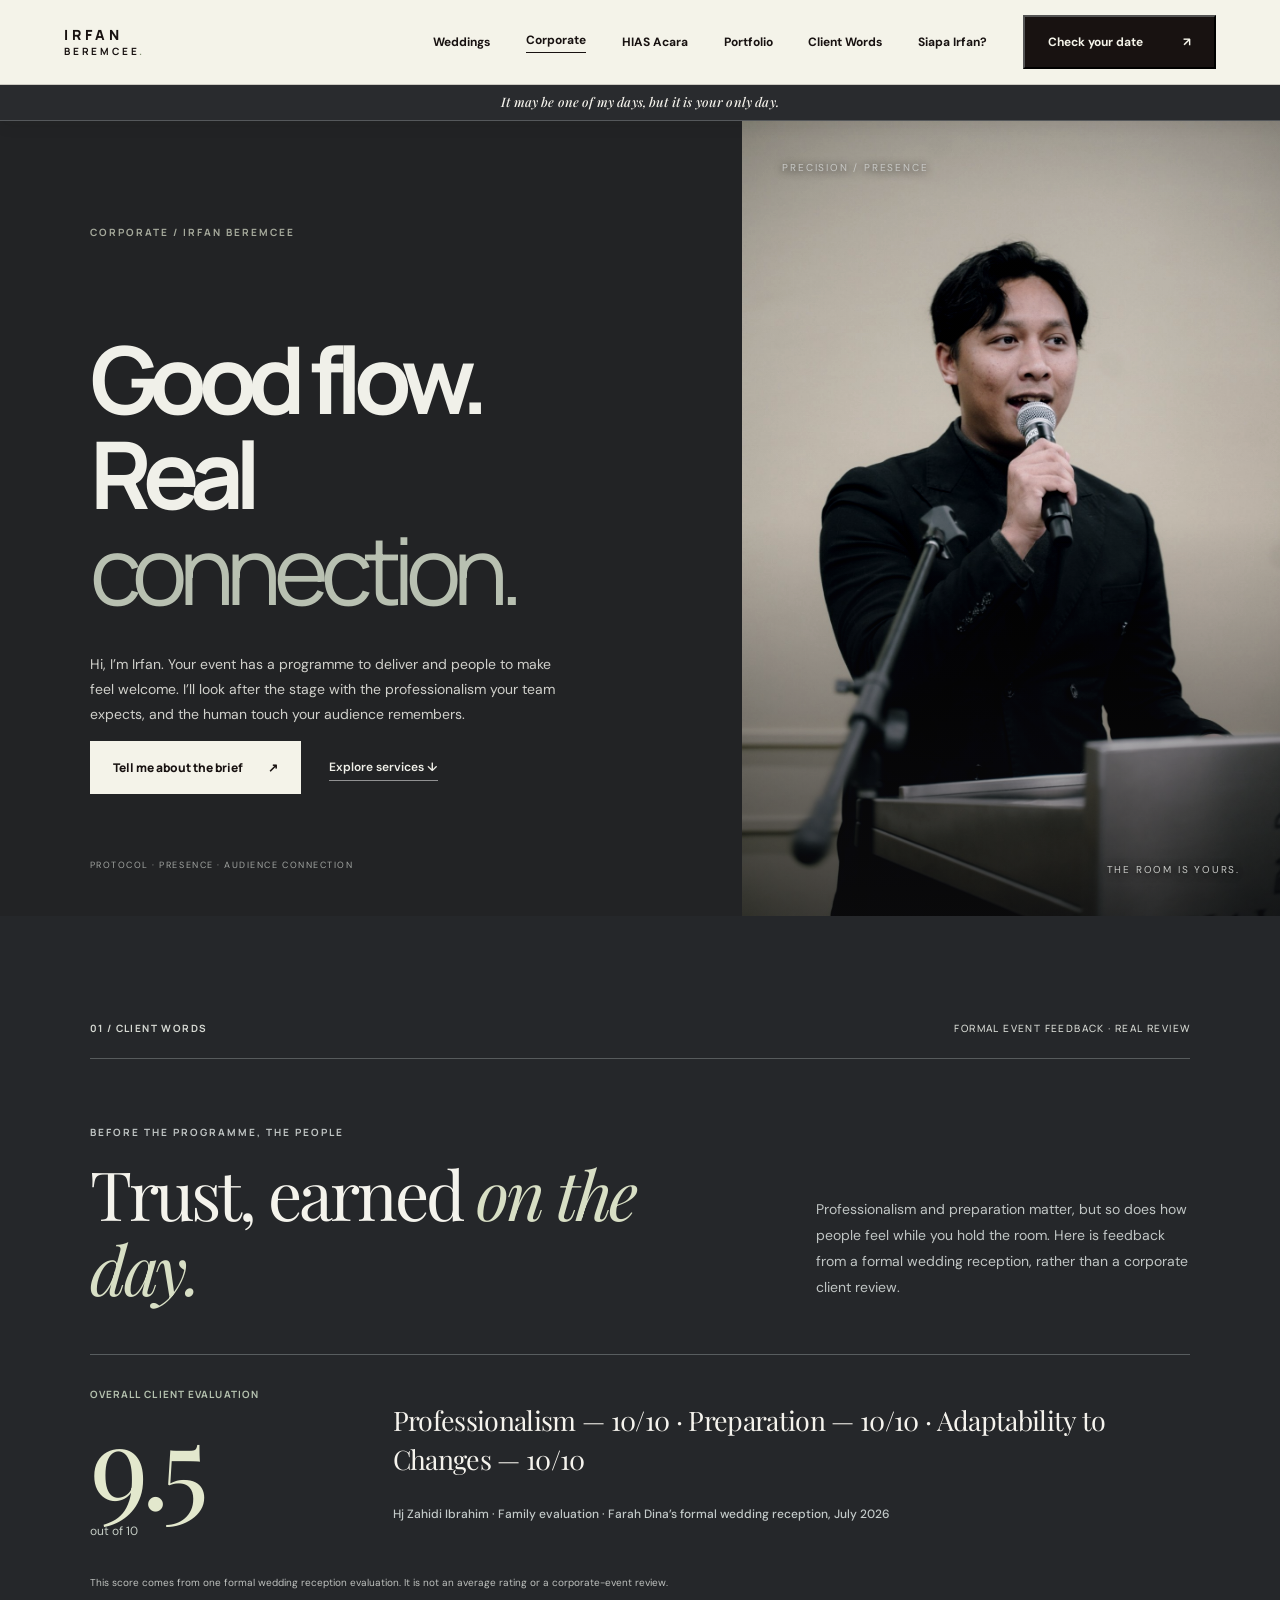
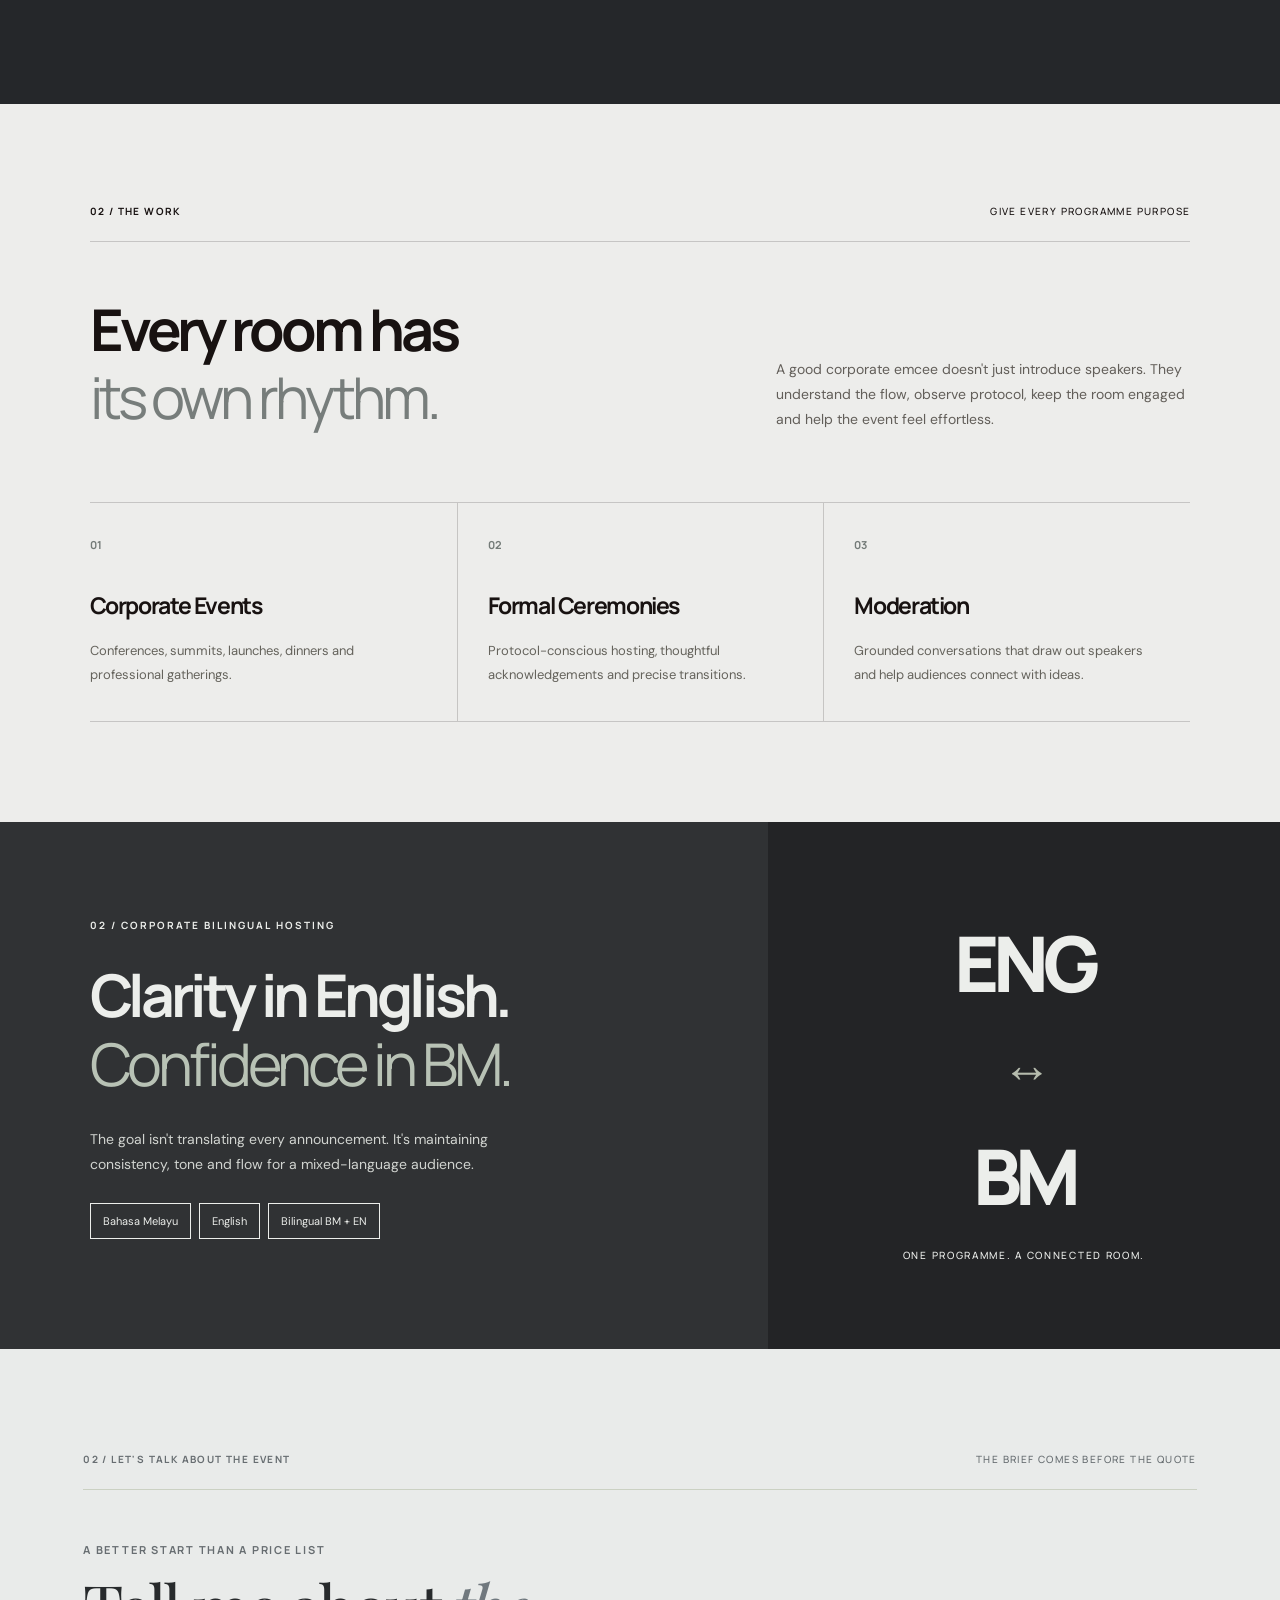
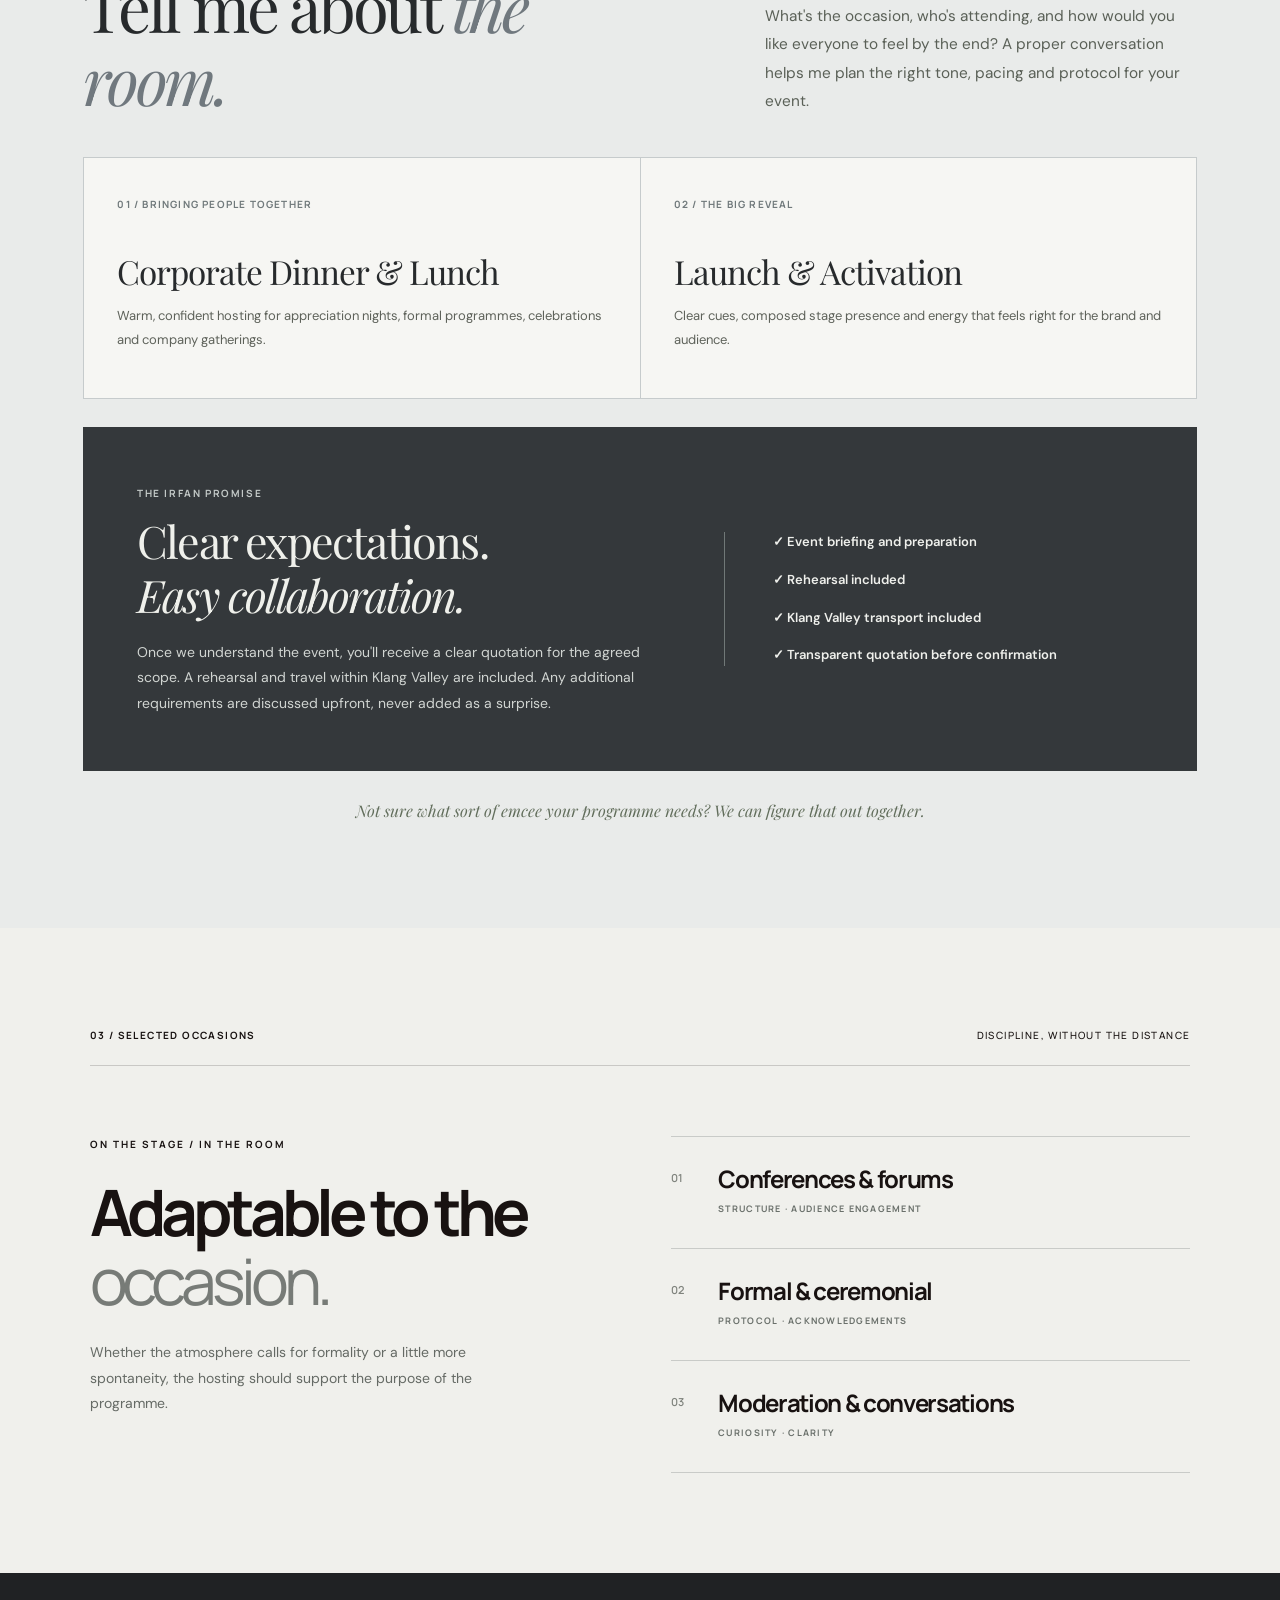
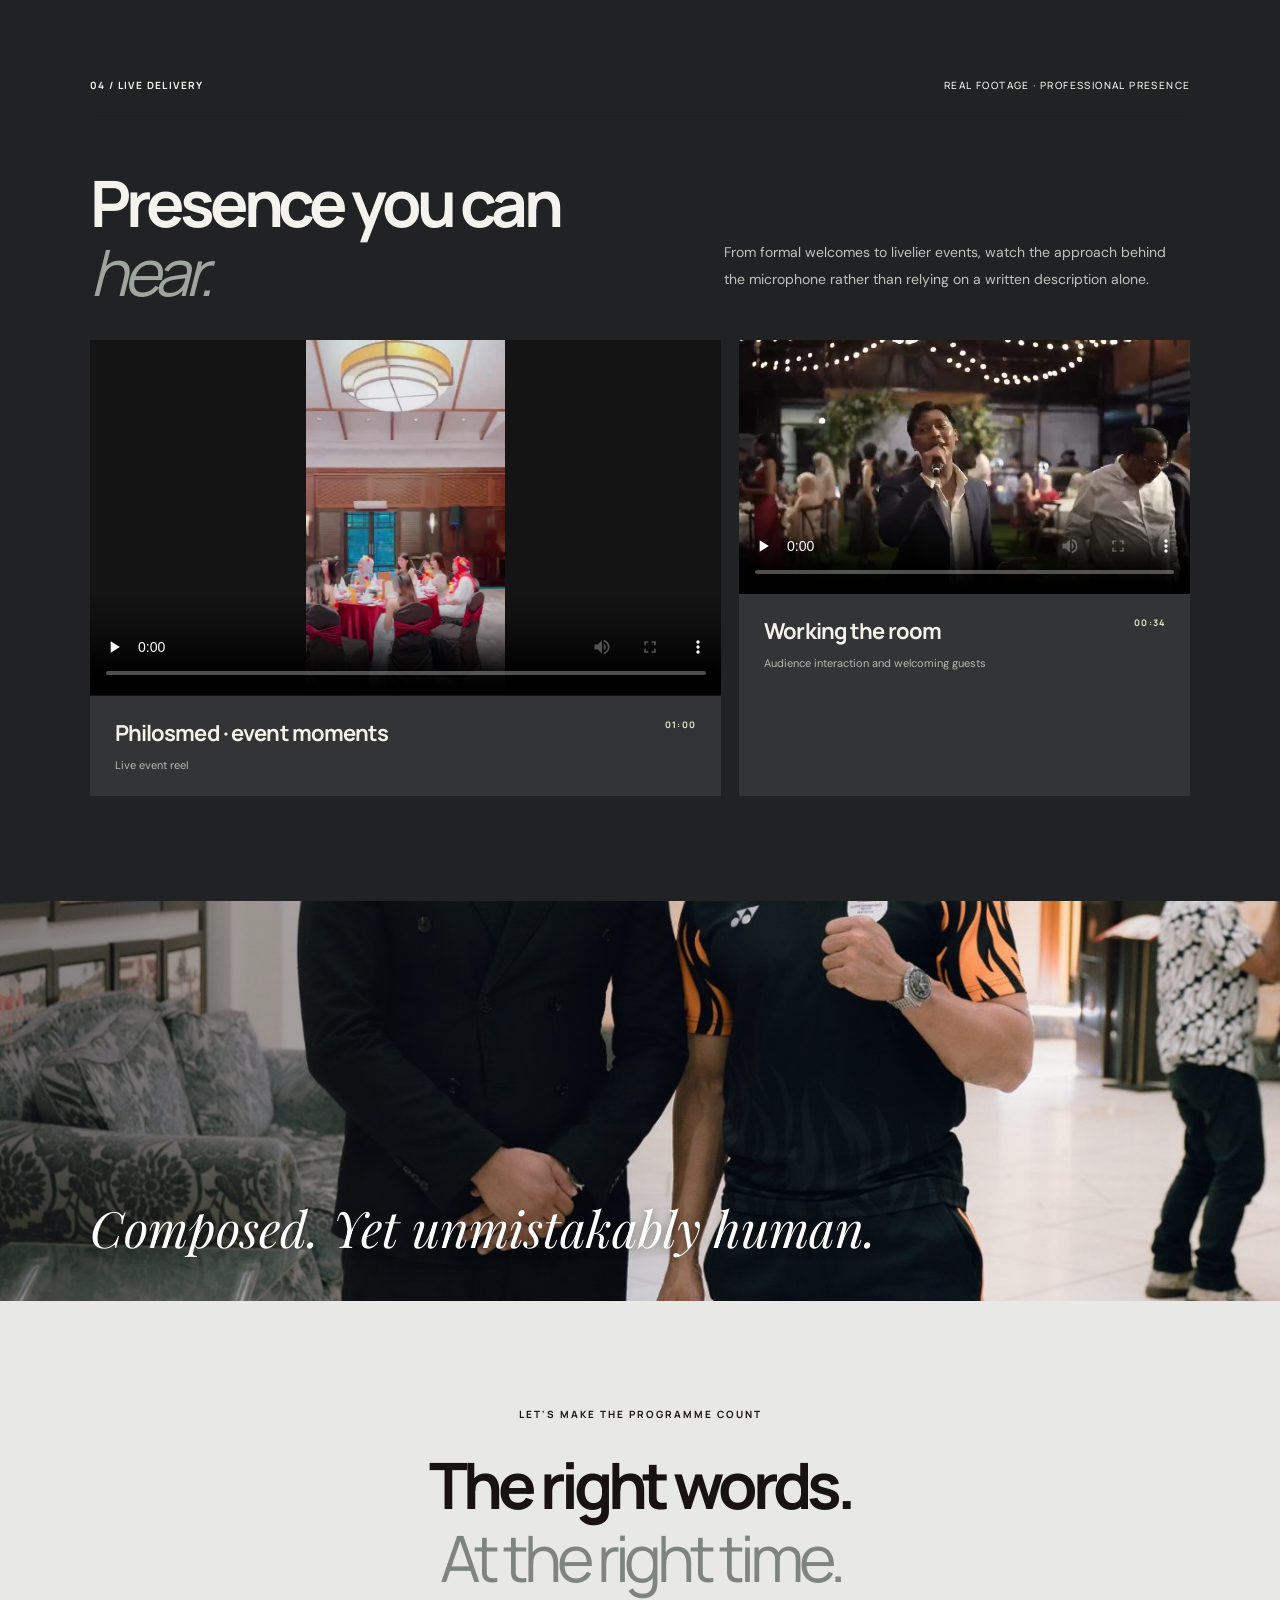
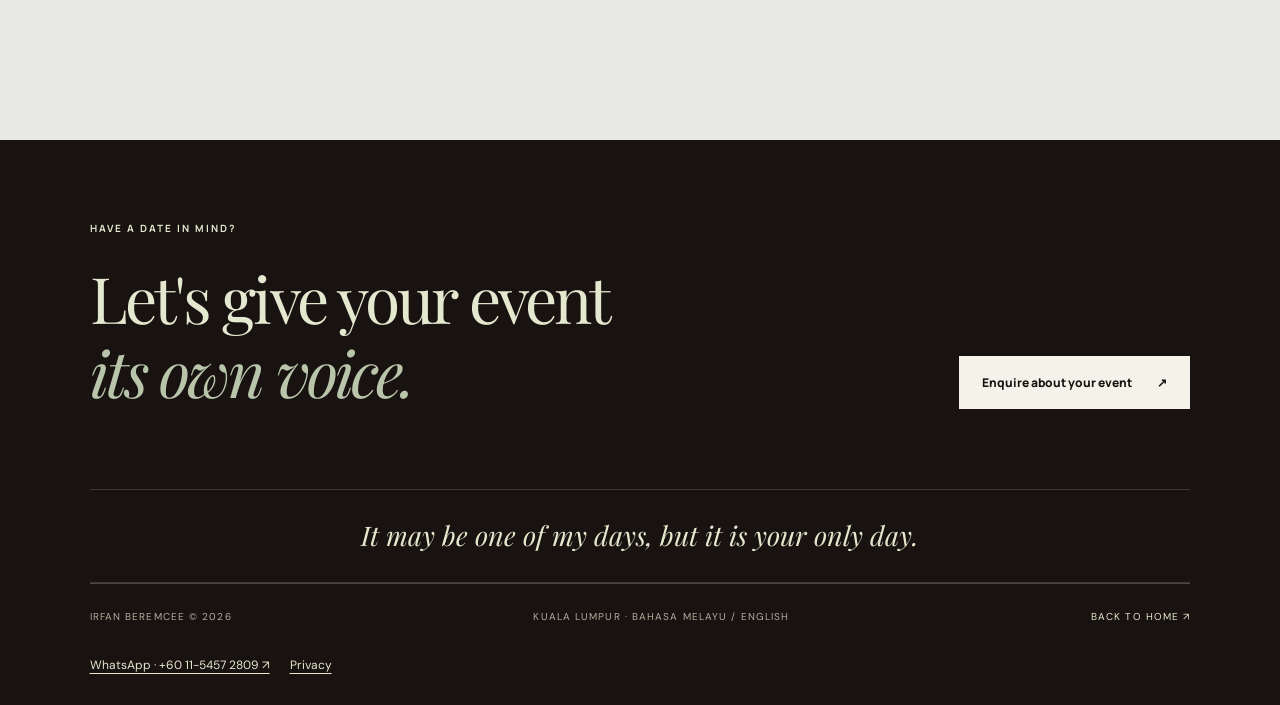
==== corporate.html @ 8936ad75 "Publish IRFAN BEREMCEE website V16.2" ====
<!DOCTYPE html>
<html lang="en">

<head>
<meta charset="utf-8">
<meta content="width=device-width,initial-scale=1" name="viewport">
<meta content="#171210" name="theme-color">
<meta content="Irfan Beremcee: bilingual professional emcee for weddings, corporate events and moderation in Malaysia." name="description">
<link href="https://fonts.googleapis.com" rel="preconnect">
<link crossorigin="" href="https://fonts.gstatic.com" rel="preconnect">
<link href="https://fonts.googleapis.com/css2?family=DM+Sans:wght@400;500;600;700&amp;family=Manrope:wght@400;500;600;700;800&amp;family=Playfair+Display:ital,wght@0,400;0,500;0,600;1,400;1,500&amp;display=swap" rel="stylesheet">
<link href="style.css" rel="stylesheet">
<script defer src="config.js"></script><script defer src="site.js"></script><title>Corporate &amp; Bilingual Emcee | Irfan Beremcee</title>
<link href="v6.css" rel="stylesheet">
<link href="v7.css" rel="stylesheet">
<link href="v8.css" rel="stylesheet">
<link href="v11.css" rel="stylesheet">
<script defer src="reviews-carousel.js"></script><link href="v13.css" rel="stylesheet">
<link href="v14.css" rel="stylesheet">
<link href="v15.css" rel="stylesheet">
<link href="v16.css" rel="stylesheet">
<link href="refinements.css" rel="stylesheet">
</head>

<body class="corporate-page">
<a class="skip" href="#main">Skip to content</a>
<header class="navbar"><a aria-label="Irfan Beremcee home" class="brand" href="index.html"><span>IRFAN</span><strong>BEREMCEE<span class="period">.</span></strong></a><button aria-controls="navlinks" aria-expanded="false" aria-label="Toggle navigation" class="menu-toggle" id="menuToggle" type="button">☰</button>
<nav class="navlinks" id="navlinks" aria-label="Main navigation"><a href="weddings.html">Weddings</a><a aria-current="page" href="corporate.html">Corporate</a><a href="hias.html">HIAS Acara</a><a href="index.html#showreel">Portfolio</a><a href="corporate.html#corporate-client-words">Client Words</a><a href="index.html#about">Siapa Irfan?</a><button class="nav-action enquiry-trigger" data-enquiry="Corporate emcee" type="button">Check your date <span>↗</span></button></nav></header><div aria-label="Irfan Beremcee hosting philosophy" class="signature-ribbon" role="note"><span class="signature-ribbon-copy">It may be one of my days, but it is your only day.</span></div>

<main id="main">
<section class="corp-hero"><div class="corp-copy">
<p class="overline">CORPORATE / IRFAN BEREMCEE</p>
<h1>Good flow.<br>Real<br><em>connection.</em>
</h1>
<p>Hi, I’m Irfan. Your event has a programme to deliver and people to make feel welcome. I’ll look after the stage with the professionalism your team expects, and the human touch your audience remembers.</p>
<div class="hero-actions">
<button class="cta cta-ivory enquiry-trigger" data-enquiry="Corporate emcee" type="button">Tell me about the brief <span>↗</span></button><a class="under-link light-underline" href="#corporate-services">Explore services ↓</a>
</div>
<span class="corp-bottom">PROTOCOL · PRESENCE · AUDIENCE CONNECTION</span>
</div>
<div class="corp-visual">
<img alt="Irfan presenting at a formal lectern" class="corporate-live-image" fetchpriority="high" src="assets/corporate-address.jpg"><span class="corp-visual-top">PRECISION / PRESENCE</span><span class="corp-visual-bottom">THE ROOM IS YOURS.</span>
</div></section>
<section aria-labelledby="corporate-review-heading" class="testimonials testimonials--corporate testimony-proof-early" id="corporate-client-words"><div class="reviews-inner">
<div class="section-top">
<span>01 / CLIENT WORDS</span><span>FORMAL EVENT FEEDBACK · REAL REVIEW</span>
</div>
<div class="reviews-lead">
<div>
<p class="overline">BEFORE THE PROGRAMME, THE PEOPLE</p>
<h2 id="corporate-review-heading">Trust, earned <em>on the day.</em>
</h2>
</div>
<p>Professionalism and preparation matter, but so does how people feel while you hold the room. Here is feedback from a formal wedding reception, rather than a corporate client review.</p>
</div>
<div class="formal-review-feature">
<div class="formal-review-number">
<span>OVERALL CLIENT EVALUATION</span><strong>9.5</strong><small>out of 10</small>
</div>
<div class="formal-review-words">
<blockquote>Professionalism — 10/10   ·   Preparation — 10/10   ·   Adaptability to Changes — 10/10</blockquote>
<p class="formal-review-credit">Hj Zahidi Ibrahim · Family evaluation · Farah Dina’s formal wedding reception, July 2026</p>
</div>
</div>
</div>
<div class="subtle-evidence-note">This score comes from one formal wedding reception evaluation. It is not an average rating or a corporate-event review.</div></section>

<section class="corporate-services section-shell" id="corporate-services"><div class="section-top">
<span>02 / THE WORK</span><span>GIVE EVERY PROGRAMME PURPOSE</span>
</div>
<div class="two-col-heading">
<h2>Every room has<br><em>its own rhythm.</em>
</h2>
<p>A good corporate emcee doesn't just introduce speakers. They understand the flow, observe protocol, keep the room engaged and help the event feel effortless.</p>
</div>
<div class="editorial-grid">
<div>
<span>01</span><h3>Corporate Events</h3>
<p>Conferences, summits, launches, dinners and professional gatherings.</p>
</div>
<div>
<span>02</span><h3>Formal Ceremonies</h3>
<p>Protocol-conscious hosting, thoughtful acknowledgements and precise transitions.</p>
</div>
<div>
<span>03</span><h3>Moderation</h3>
<p>Grounded conversations that draw out speakers and help audiences connect with ideas.</p>
</div>
</div></section>

<section class="corp-bilingual" id="bilingual"><div>
<p class="overline">02 / CORPORATE BILINGUAL HOSTING</p>
<h2>Clarity in English.<br><em>Confidence in BM.</em>
</h2>
<p>The goal isn't translating every announcement. It's maintaining consistency, tone and flow for a mixed-language audience.</p>
<div class="pill-row">
<span>Bahasa Melayu</span><span>English</span><span>Bilingual BM + EN</span>
</div>
</div>
<div class="corp-bilingual-side">
<span>ENG</span><i>↔</i><span>BM</span><small>ONE PROGRAMME. A CONNECTED ROOM.</small>
</div></section>

<section aria-labelledby="corporateConversationTitle" class="conversation-section conversation-section--corporate" id="corporate-experience">
<div class="conversation-wrap">
<div class="section-top">
<span>02 / LET'S TALK ABOUT THE EVENT</span><span>THE BRIEF COMES BEFORE THE QUOTE</span>
</div>
<div class="conversation-heading">
<div>
<p class="overline">A BETTER START THAN A PRICE LIST</p>
<h2 id="corporateConversationTitle">Tell me about <em>the room.</em>
</h2>
</div>
<p>What's the occasion, who's attending, and how would you like everyone to feel by the end? A proper conversation helps me plan the right tone, pacing and protocol for your event.</p>
</div>
<div class="conversation-offerings two">

<article><span>01 / BRINGING PEOPLE TOGETHER</span><h3>Corporate Dinner &amp; Lunch</h3>
<p>Warm, confident hosting for appreciation nights, formal programmes, celebrations and company gatherings.</p></article>

<article><span>02 / THE BIG REVEAL</span><h3>Launch &amp; Activation</h3>
<p>Clear cues, composed stage presence and energy that feels right for the brand and audience.</p></article>
</div>
<div class="conversation-promise">
<div>
<span class="overline">THE IRFAN PROMISE</span><h3>Clear expectations.<br><em>Easy collaboration.</em>
</h3>
<p>Once we understand the event, you'll receive a clear quotation for the agreed scope. A rehearsal and travel within Klang Valley are included. Any additional requirements are discussed upfront, never added as a surprise.</p>
</div>
<div class="conversation-checks">
<span>✓ Event briefing and preparation</span><span>✓ Rehearsal included</span><span>✓ Klang Valley transport included</span><span>✓ Transparent quotation before confirmation</span>
</div>
</div>
<p class="conversation-whisper">Not sure what sort of emcee your programme needs? We can figure that out together.</p>
</div>
</section>
<section class="corporate-proof section-shell" id="corporate-portfolio">
<div class="section-top">
<span>03 / SELECTED OCCASIONS</span><span>DISCIPLINE, WITHOUT THE DISTANCE</span>
</div>
<div class="corp-proof-grid">
<div>
<p class="overline">ON THE STAGE / IN THE ROOM</p>
<h2>Adaptable to the<br><em>occasion.</em>
</h2>
<p>Whether the atmosphere calls for formality or a little more spontaneity, the hosting should support the purpose of the programme.</p>
</div>
<div class="proof-list">
<div>
<span>01</span><h3>Conferences &amp; forums</h3>
<small>STRUCTURE · AUDIENCE ENGAGEMENT</small>
</div>
<div>
<span>02</span><h3>Formal &amp; ceremonial</h3>
<small>PROTOCOL · ACKNOWLEDGEMENTS</small>
</div>
<div>
<span>03</span><h3>Moderation &amp; conversations</h3>
<small>CURIOSITY · CLARITY</small>
</div>
</div>
</div>
</section>
<section class="media-showcase dark-showcase" id="corporate-video"><div class="section-top">
<span>04 / LIVE DELIVERY</span><span>REAL FOOTAGE · PROFESSIONAL PRESENCE</span>
</div>
<div class="media-head">
<h2>Presence you can <em>hear.</em>
</h2>
<p>From formal welcomes to livelier events, watch the approach behind the microphone rather than relying on a written description alone.</p>
</div>
<div class="media-cards">

<article class="media-card vertical"><video aria-label="Play Philosmed event reel" controls="" playsinline="" poster="assets/philosmed-poster.jpg" preload="none" src="assets/reel-philosmed.mp4"></video><div class="media-info">
<div>
<h3>Philosmed · event moments</h3>
<p>Live event reel</p>
</div>
<small>01:00</small>
</div></article>
<article class="media-card"><video aria-label="Play Irfan live welcome" controls="" playsinline="" poster="assets/welcoming-poster.jpg" preload="none" src="assets/welcoming-informal.mp4"></video><div class="media-info">
<div>
<h3>Working the room</h3>
<p>Audience interaction and welcoming guests</p>
</div>
<small>00:34</small>
</div></article>
</div></section><div class="photo-break">
<img alt="Irfan in a professional event environment" loading="lazy" src="assets/corporate-partner.jpg"><span>Composed. Yet unmistakably human.</span>
</div>

<section class="corp-last"><span class="overline">LET'S MAKE THE PROGRAMME COUNT</span><h2>The right words.<br><em>At the right time.</em>
</h2></section></main>
<footer class="footer" id="enquiry"><div class="footer-top">
<div>
<p class="overline">HAVE A DATE IN MIND?</p>
<h2>Let's give your event<br><em>its own voice.</em>
</h2>
</div>
<button class="cta cta-ivory enquiry-trigger" data-enquiry="Corporate emcee" type="button">Enquire about your event <span>↗</span></button>
</div>
<p class="footer-signature">It may be one of my days, but it is your only day.</p>
<div class="footer-bottom">
<span>IRFAN BEREMCEE © <span id="year">2026</span></span><span>KUALA LUMPUR · BAHASA MELAYU / ENGLISH</span><a href="index.html">BACK TO HOME ↗</a>
</div>
<div class="footer-contact">
<a href="https://wa.me/601154572809?text=Hello%21%20I%20found%20IRFAN%20BEREMCEE%20through%20your%20website%20and%20would%20like%20to%20enquire%20about%20my%20event." target="_blank" rel="noopener noreferrer">WhatsApp · +60 11-5457 2809 ↗</a><button type="button" class="privacy-trigger">Privacy</button>
</div></footer>
<dialog aria-labelledby="enquiryHeading" id="enquiryDialog">
<form id="enquiryForm" aria-describedby="enquiryIntro">
<button aria-label="Close enquiry dialog" class="modal-close" id="closeDialog" type="button">×</button>
<p class="overline">YOUR DATE · YOUR OCCASION</p>
<h2 id="enquiryHeading">Let's see what<br><em>we can create.</em>
</h2>
<p class="form-intro" id="enquiryIntro">Share a few details and we'll prepare an enquiry for WhatsApp Business. Availability is confirmed personally; submitting this form does not reserve the date.</p>
<label>Your name <input autocomplete="name" name="name" placeholder="How shall we address you?" required=""></label>
<div class="form-pair">
<label>I'm enquiring about
         <select name="type" required="">
<option value="Wedding: Irfan as emcee">Wedding · Irfan as emcee</option>
<option value="HIAS Acara: Find an emcee">Wedding · HIAS Acara emcee</option>
<option value="HIAS Acara: Emcee + coordination">Wedding · HIAS emcee + coordination</option>
<option value="HIAS Acara: Coordination only">Wedding · HIAS coordination only</option>
<option value="Corporate emcee">Corporate · Emcee</option>
<option value="Corporate moderation">Corporate · Moderator</option>
<option value="Other event">Other event</option>
</select></label>
<label>Event date <input name="date" required="" type="date"></label>
</div>
<div class="form-pair">
<label>Hosting language
        <select name="language"><option value="Bilingual: Bahasa Melayu and English">Bilingual · BM + English</option>
<option value="Bahasa Melayu">Bahasa Melayu</option>
<option value="English">English</option>
<option value="Still deciding">Still deciding</option></select>
</label><label>Location <input name="location" placeholder="Venue / city (if known)"></label>
</div>
<label>Anything we should know? <textarea name="notes" placeholder="Event type, timings, theme, guest count..." rows="2"></textarea></label>
<button class="cta cta-espresso" type="submit">Prepare WhatsApp enquiry <span>↗</span></button>
<p aria-live="polite" class="form-status" id="formStatus" role="status"></p>
<div class="draft-result" hidden="" id="draftResult">
<p class="overline">YOUR ENQUIRY MESSAGE</p>
<textarea aria-label="Prepared WhatsApp message" id="draftText" readonly rows="9"></textarea><div class="draft-actions">
<a id="openWhatsApp" href="https://wa.me/601154572809" target="_blank" rel="noopener noreferrer" class="cta cta-espresso" hidden="">Open WhatsApp ↗</a><button class="copy-draft" id="copyDraft" type="button">Copy enquiry text</button>
</div>
</div>
<p class="privacy-note">Your message is prepared on your device and passed to WhatsApp when it opens. Press Send there to submit your enquiry. Your date is reserved only after personal confirmation. <button type="button" class="privacy-trigger">Privacy information</button></p>
</form></dialog>
<dialog id="privacyDialog" aria-labelledby="privacyHeading" aria-describedby="privacyIntro"><div class="privacy-content">
<button type="button" class="modal-close" id="closePrivacy" aria-label="Close privacy information">×</button>
<p class="overline">YOUR DETAILS · YOUR CHOICE</p>
<h2 id="privacyHeading">Privacy, plainly.</h2>
<p id="privacyIntro">This information applies to enquiries for IRFAN BEREMCEE and HIAS Acara.</p>
<h3>Your enquiry</h3>
<p>The form prepares your message on your device. Preparing an enquiry opens WhatsApp with that message. We receive it in our business conversation when you press Send. This website does not save your form entries or confirm a booking.</p>
<h3>External services</h3>
<p>This website uses Google Fonts and YouTube thumbnails, which may connect to Google as the page loads. Choosing a YouTube video loads its player. WhatsApp handles your enquiry under its own privacy policy. These services may receive technical information such as your IP address.</p>
<p><a href="https://policies.google.com/privacy" target="_blank" rel="noopener noreferrer">Google privacy policy ↗</a><br><a href="https://www.whatsapp.com/legal/privacy-policy" target="_blank" rel="noopener noreferrer">WhatsApp privacy policy ↗</a></p>
<h3>How we use your message</h3>
<p>We use the details you send to discuss your event, check availability and arrange the agreed service. To correct your information or ask about deleting enquiry details, contact us on <a href="https://wa.me/601154572809" target="_blank" rel="noopener noreferrer">WhatsApp at +60 11-5457 2809</a>.</p>
<p>No analytics or tracking code has been added to this website.</p>
</div></dialog>
</body>
</html>
---- style.css ----
/* IRFAN BEREMCEE — VISUAL DIRECTION V3 */
:root{--espresso:#181211;--dark:#111112;--charcoal:#222325;--charcoal2:#323437;--ivory:#e4e8cf;--ivory-light:#f4f3e9;--sage:#a7ad95;--line:rgba(24,18,17,.18);--serif:'Playfair Display',Georgia,serif;--sans:'DM Sans',Arial,sans-serif;--modern:'Manrope',Arial,sans-serif}
*{box-sizing:border-box}html{scroll-behavior:smooth}body{margin:0;font-family:var(--sans);color:var(--espresso);background:var(--ivory-light);min-width:320px}a{color:inherit;text-decoration:none}button,input,select{font:inherit}button{cursor:pointer}a:focus-visible,button:focus-visible,input:focus-visible,select:focus-visible{outline:3px solid #84947b;outline-offset:4px}.skip{position:absolute;left:1rem;top:-4rem;padding:12px;background:#fff;z-index:300}.skip:focus{top:1rem}
.navbar{height:85px;padding:0 clamp(23px,5vw,84px);display:flex;align-items:center;justify-content:space-between;background:var(--ivory-light);border-bottom:1px solid var(--line);z-index:50;position:relative}.brand{display:flex;flex-direction:column;font:800 14px/1.1 var(--modern);letter-spacing:.27em}.brand strong{font-size:10px;letter-spacing:.28em;margin-top:3px}.period{color:#879477}.navlinks{display:flex;align-items:center;gap:clamp(20px,2.8vw,45px);font-size:12px;font-weight:700}.navlinks>a:not(.nav-action){transition:opacity .2s}.navlinks>a:hover{opacity:.65}.navlinks a[aria-current="page"]{border-bottom:1px solid currentColor;padding-bottom:4px}.nav-action{display:flex;gap:40px;align-items:center;background:var(--espresso);color:var(--ivory-light);padding:17px 23px;white-space:nowrap}.menu-toggle{display:none;border:0;background:transparent;font-size:25px}
.overline{font:700 10px/1.6 var(--modern);letter-spacing:.2em}.sage-text{color:var(--ivory)}h1,h2,h3,p{margin-top:0}h1,h2{font-family:var(--serif);font-weight:400;letter-spacing:-.045em}h1 em,h2 em{font-weight:400}p{line-height:1.8}.cta{display:inline-flex;justify-content:space-between;align-items:center;gap:25px;border:0;padding:18px 23px;font:800 12px var(--modern);transition:transform .2s;max-width:100%}.cta:hover{transform:translateY(-3px)}.cta-sage{background:var(--ivory);color:var(--espresso)}.cta-espresso{background:var(--espresso);color:var(--ivory-light)}.cta-ivory{background:var(--ivory-light);color:var(--espresso)}.under-link{display:inline-block;border:0;background:transparent;border-bottom:1px solid rgba(255,255,255,.5);color:var(--ivory-light);font-weight:600;font-size:12px;padding:5px 0}.hero-actions{display:flex;flex-wrap:wrap;align-items:center;gap:28px}.section-shell{padding:100px clamp(24px,7vw,115px)}.section-top{border-bottom:1px solid var(--line);display:flex;align-items:center;justify-content:space-between;gap:30px;font:700 10px var(--modern);letter-spacing:.14em;padding-bottom:23px}.section-top span:last-child{font-weight:500}
.home-hero{min-height:685px;display:grid;grid-template-columns:56% 44%;background:var(--espresso);color:var(--ivory-light)}.home-hero-left{padding:115px 5vw 48px clamp(24px,7vw,115px);display:flex;align-items:flex-start;flex-direction:column}.home-hero-left h1{font-size:clamp(59px,6vw,103px);line-height:1.13;margin:54px 0 30px}.home-hero-left h1 em{color:var(--ivory)}.hero-desc{font-size:14px;color:#d4cfc4;max-width:500px;margin-bottom:33px}.hero-bottom{display:flex;justify-content:space-between;gap:30px;width:100%;max-width:530px;margin-top:auto;padding-top:67px;font:600 9px var(--modern);letter-spacing:.15em;color:#a8aaa0}.home-hero-right{background:radial-gradient(circle at 42% 25%,#444746,#2f3233 60%,#202223);position:relative;display:grid;place-items:center;overflow:hidden}.frame-index{position:absolute;top:55px;left:48px;font-size:10px;letter-spacing:.16em;color:#d4d8c2}.portrait-frame{height:78%;width:68%;border:1px solid #777b71;border-radius:220px 220px 0 0;display:grid;place-items:center;position:relative;margin-top:85px}.portrait-frame:before{content:'';inset:-20px -20px 0;border:1px solid rgba(255,255,255,.09);border-radius:220px 220px 0 0;position:absolute}.portrait-shape{display:flex;flex-direction:column;align-items:center}.portrait-initial{font:italic 330px/.9 var(--serif);color:rgba(227,232,207,.17)}.portrait-note{font:600 9px var(--modern);letter-spacing:.13em;color:#d4d8c2;text-align:center;max-width:185px;line-height:1.8}.hero-side-type{position:absolute;right:18px;top:50%;writing-mode:vertical-rl;letter-spacing:.17em;font-size:9px;color:#d4d8c2}.ticker{background:#d8dfbf;padding:20px 0;white-space:nowrap;overflow:hidden;display:flex;justify-content:space-between;gap:30px;font-size:10px;letter-spacing:.17em}.ticker span{flex-shrink:0}.service-intro{background:var(--ivory-light)}.service-heading,.two-col-heading{display:grid;grid-template-columns:1.2fr .8fr;gap:65px;padding:54px 0 70px;align-items:end}.service-heading h2,.two-col-heading h2{font-size:clamp(46px,5vw,79px);line-height:1.18;margin:0}.service-heading h2 em{color:#7f886e}.service-heading p,.two-col-heading p{color:#625e59;max-width:410px;margin:0;font-size:14px}.service-cards{display:grid;grid-template-columns:1fr 1fr;gap:22px}.service-card{border:1px solid var(--line);overflow:hidden}.card-index{font:700 9px var(--modern);letter-spacing:.16em;padding:22px 25px;display:block}.service-wedding{background:#e4e8cf}.service-corp{background:#27292b;color:#f1f1ea}.card-art{height:315px;display:flex;align-items:center;justify-content:center;position:relative;overflow:hidden}.card-wedding-art{background:radial-gradient(circle,#e5ead4,#d8ddc3)}.card-wedding-art:before{content:'';height:420px;width:320px;border:1px solid #aab29a;position:absolute;border-radius:180px 180px 0 0;top:65px}.card-display-serif{font:400 63px/1.12 var(--serif);text-align:center;letter-spacing:-.06em;position:relative}.card-display-serif i{font-weight:400}.card-corp-art{background:radial-gradient(circle at 85% 0,#55595d,#232426 70%)}.card-corp-art:before,.card-corp-art:after{content:'';height:500px;width:125px;border:1px solid #6e7174;transform:rotate(45deg);position:absolute}.card-corp-art:after{left:70%}.card-display-modern{font:800 64px/.88 var(--modern);letter-spacing:-.09em;position:relative;z-index:2}.dot{color:var(--ivory)}.service-card-bottom{padding:28px;display:flex;align-items:flex-start;justify-content:space-between;gap:30px}.service-card-bottom h3{font:400 34px var(--serif);letter-spacing:-.05em;margin:0 0 10px}.service-card-bottom p{font-size:12px;line-height:1.7;max-width:320px;margin:0}.card-arrow{font-size:28px}.bilingual-band{background:#e0e5cf;padding:75px clamp(24px,7vw,115px);display:grid;grid-template-columns:.6fr 1.4fr .7fr;gap:45px;align-items:center}.bilingual-band h2{font-size:clamp(42px,4.3vw,65px);line-height:1.18;margin:0 0 18px}.bilingual-band h2 em{color:#6e7763}.bilingual-band p:not(.overline){font-size:13px;color:#51584b;margin:0}.lang-links{display:flex;flex-direction:column;gap:15px;font-size:12px;font-weight:700}.lang-links a{padding:13px 0;border-bottom:1px solid #abb49e}.home-about{background:var(--ivory-light)}.about-grid{display:grid;grid-template-columns:.8fr 1fr;gap:8vw;margin-top:65px;align-items:center}.about-graphic{height:470px;background:linear-gradient(135deg,#b8bcad,#e4e5d6);display:grid;place-items:center;position:relative}.about-graphic>span{font:italic 220px var(--serif);color:rgba(24,18,17,.15)}.about-graphic small{position:absolute;bottom:25px;left:25px;font-size:9px;letter-spacing:.15em}.about-text h2{font-size:clamp(43px,4vw,67px);line-height:1.18;margin:20px 0 30px}.about-text h2 em{color:#6d7961}.about-text>p:not(.overline){font-size:14px;color:#62605c;max-width:500px}
/* WEDDING — inspired by supplied HIAS Acara rate card */
.wedding-hero{min-height:690px;display:grid;grid-template-columns:57% 43%;background:var(--ivory);color:var(--espresso)}.wedding-copy{padding:100px 5vw 45px clamp(24px,7vw,115px);display:flex;flex-direction:column}.dark-overline{color:#636855}.wedding-copy h1{font-size:clamp(58px,5.8vw,95px);line-height:1.14;margin:74px 0 33px}.wedding-copy h1 em{color:#7a846d}.wedding-copy>p:not(.overline){font-size:14px;max-width:470px;color:#4a493e}.dark-underline{color:var(--espresso);border-color:#7f8371}.wedding-hero-meta{margin-top:auto;padding-top:65px;display:flex;justify-content:space-between;gap:18px;font-size:9px;letter-spacing:.13em;font-weight:700}.wedding-visual{background:#181211;display:flex;flex-direction:column;justify-content:center;align-items:center;position:relative;overflow:hidden;color:var(--ivory)}.wedding-outline{width:73%;height:73%;border:1px solid #7c826c;border-radius:48% 48% 0 0;position:absolute;top:18%;box-shadow:0 0 0 18px #ffffff05,0 0 0 50px #ffffff05}.wedding-overline{position:absolute;top:47px;font-size:9px;letter-spacing:.17em}.wedding-art{text-align:center;position:relative;z-index:1;transform:rotate(-4deg)}.wedding-art span{font:500 17px var(--modern);letter-spacing:.5em;display:block}.wedding-art strong{font:italic 112px/1.13 var(--serif);letter-spacing:-.1em;display:block}.wedding-image-label{position:absolute;bottom:48px;text-align:center;font-size:9px;letter-spacing:.12em;width:230px;line-height:1.7;color:#aeb39e}.wedding-vertical{position:absolute;right:15px;writing-mode:vertical-rl;letter-spacing:.13em;font-size:9px}.wedding-intro{background:var(--ivory-light)}.two-col-heading h2 em{color:#7c8471}.editorial-grid{display:grid;grid-template-columns:repeat(3,1fr);border-top:1px solid var(--line);border-bottom:1px solid var(--line)}.editorial-grid>div{padding:30px 30px 35px 0}.editorial-grid>div+div{border-left:1px solid var(--line);padding-left:30px}.editorial-grid span{font:700 11px var(--modern);color:#8b977b}.editorial-grid h3{font:400 30px var(--serif);margin:35px 0 18px;letter-spacing:-.04em}.editorial-grid p{font-size:13px;color:#65635c;margin:0}.wedding-bilingual{background:#e4e8cf;display:grid;grid-template-columns:55% 45%}.bilingual-side{padding:95px 6vw 100px clamp(24px,7vw,115px)}.bilingual-side h2,.corp-bilingual h2{font-size:clamp(47px,5vw,76px);line-height:1.17;margin:28px 0}.bilingual-side h2 em{color:#7c8471}.bilingual-side>p:not(.overline){max-width:470px;font-size:14px}.pill-row{display:flex;gap:8px;flex-wrap:wrap;margin-top:26px}.pill-row span{font-size:11px;border:1px solid currentColor;padding:10px 12px}.bilingual-quote{background:#28201b;color:var(--ivory);padding:90px 6vw;display:flex;flex-direction:column;justify-content:center}.bilingual-quote>span{font:200px/.6 var(--serif);color:#6f7665}.bilingual-quote p{font:italic 33px/1.4 var(--serif)}.bilingual-quote small{font-size:10px;letter-spacing:.16em;color:#aeb7a0}
.hias-section{background:#181211;color:var(--ivory);padding:80px clamp(24px,7vw,115px) 110px}.hias-top{border-color:#42433a}.hias-layout{display:grid;grid-template-columns:.95fr 1.05fr;gap:7vw;padding-top:85px}.hias-identity{display:flex;align-items:center;flex-direction:column;justify-content:center;min-height:550px;background:#161210;border:1px solid #393b34;padding:20px;position:relative}.hias-identity .overline{align-self:flex-start;margin:5px 0 auto 10px}.hias-mark{display:block;max-width:min(100%,400px);height:auto;mix-blend-mode:screen}.hias-tag{font:italic 21px var(--serif);margin-top:auto;align-self:center;margin-bottom:25px}.hias-copy .overline{color:#afb79b}.hias-copy h2{font-size:clamp(50px,5vw,83px);line-height:1.12;margin:25px 0 25px}.hias-copy h2 em{color:#aab69a}.hias-copy>p:not(.overline){color:#cecfc1;font-size:14px;max-width:510px}.offer-choices{border-top:1px solid #55574d;margin:38px 0 15px}.offer-choices article{padding:22px 0;border-bottom:1px solid #55574d}.offer-choices article>span{font-size:9px;letter-spacing:.18em;color:#b6baa9}.offer-choices h3{font:400 27px var(--serif);margin:9px 0}.offer-choices p{font-size:12px;color:#c5c9b9;margin:0 0 12px}.link-button{border:0;padding:0 0 5px;background:transparent;color:var(--ivory);border-bottom:1px solid var(--ivory);font:700 12px var(--modern)}.fine-print{font-size:11px!important;color:#969b8b!important;margin-top:23px}.closing-wedding{background:#e4e8cf;display:flex;align-items:center;flex-direction:column;text-align:center;padding:95px 20px}.closing-wedding h2{font-size:clamp(40px,5vw,73px);margin:32px 0 44px}.closing-wedding h2 em{color:#788467}
/* CORPORATE — charcoal, mineral grey, ivory */
.corp-hero{display:grid;grid-template-columns:58% 42%;min-height:690px;background:#222325;color:#f0f0e9}.corp-copy{padding:103px 5vw 45px clamp(24px,7vw,115px);display:flex;flex-direction:column}.corp-copy .overline{color:#a6aa9c}.corp-copy h1{font:700 clamp(70px,7.3vw,120px)/1.02 var(--modern);letter-spacing:-.09em;margin:81px 0 35px}.corp-copy h1 em{font-style:normal;color:#b8c0b1}.corp-copy>p:not(.overline){font-size:14px;color:#d0d0cb;max-width:485px}.light-underline{color:#f0f0e9}.corp-bottom{margin-top:auto;padding-top:65px;color:#a2a5a2;font-size:9px;letter-spacing:.17em}.corp-visual{background:radial-gradient(ellipse at 35% 30%,#57595c,#292a2c 65%,#18191a);position:relative;display:grid;place-items:center;overflow:hidden}.corp-visual-top,.corp-visual-bottom{position:absolute;font-size:10px;letter-spacing:.18em;color:#c8c9c6}.corp-visual-top{top:40px;left:40px}.corp-visual-bottom{bottom:40px;right:40px}.corp-architecture{height:76%;width:73%;border:1px solid #747674;position:relative;display:grid;place-items:center;overflow:hidden}.architecture-arc{height:125%;width:130%;border:1px solid #8c8d89;border-radius:50% 50% 0 0;position:absolute;bottom:-55%}.corp-architecture>span{font:700 clamp(160px,18vw,280px) var(--modern);letter-spacing:-.16em;transform:translateX(-12%);color:#deded9;opacity:.85}.blue-dot{color:#b9c2b4}.corp-architecture small{position:absolute;bottom:22px;left:25px;right:25px;font-size:8px;line-height:1.6;text-align:center;letter-spacing:.15em;color:#bbbdbc}.corporate-services{background:#ededeb}.corporate-services .two-col-heading h2{font-family:var(--modern);font-size:clamp(45px,4.5vw,72px);font-weight:700;letter-spacing:-.07em}.corporate-services .two-col-heading h2 em{font-style:normal;color:#777d7b}.corporate-services .editorial-grid h3{font-family:var(--modern);font-weight:700;font-size:23px;letter-spacing:-.06em}.corporate-services .editorial-grid span{color:#747b78}.corp-bilingual{background:#303234;color:#eceeeb;display:grid;grid-template-columns:60% 40%}.corp-bilingual>div:first-child{padding:95px 6vw 110px clamp(24px,7vw,115px)}.corp-bilingual h2{font-family:var(--modern);font-weight:700;letter-spacing:-.07em;font-size:clamp(43px,4.6vw,70px)}.corp-bilingual h2 em{font-style:normal;color:#b8c2b5}.corp-bilingual p:not(.overline){font-size:14px;color:#d1d4d0;max-width:480px}.corp-bilingual-side{background:#232426;display:flex;flex-direction:column;align-items:center;justify-content:center;gap:20px;font:800 clamp(54px,6vw,100px) var(--modern);letter-spacing:-.08em}.corp-bilingual-side i{font-size:50px;font-weight:400;font-style:normal;color:#b5bbad}.corp-bilingual-side small{font-size:10px;letter-spacing:.17em;font-weight:500;text-align:center}.corp-last{background:#e8e9e6;text-align:center;padding:105px 20px;display:flex;align-items:center;flex-direction:column}.corp-last h2{font:700 clamp(46px,5vw,80px)/1.14 var(--modern);letter-spacing:-.08em;margin:27px 0 40px}.corp-last h2 em{font-style:normal;color:#7e8480}
/* FOOTER & WORKING ENQUIRY */
.footer{background:#181211;color:#e4e8cf;padding:80px clamp(24px,7vw,115px) 22px}.footer-top{display:flex;gap:35px;align-items:flex-end;justify-content:space-between;padding-bottom:80px}.footer-top h2{font-size:clamp(42px,5vw,74px);line-height:1.16;margin:25px 0 0}.footer-top h2 em{color:#b9c5aa}.footer-bottom{border-top:1px solid #4b473f;padding-top:26px;display:flex;justify-content:space-between;gap:22px;font-size:10px;letter-spacing:.11em;color:#afb09e}.footer-bottom a{color:#e4e8cf}dialog{border:0;max-width:min(650px,95vw);padding:0;background:#f4f3e9;color:#181211;box-shadow:0 22px 80px #0006}dialog::backdrop{background:#090b0aba}dialog form{padding:40px clamp(25px,5vw,55px);display:flex;flex-direction:column;gap:13px}dialog h2{font-size:43px;margin:8px 0}.form-intro{font-size:12px;color:#666}dialog label{display:flex;gap:8px;flex-direction:column;font-size:11px;font-weight:700}dialog input,dialog select{border:1px solid #c7c5bd;background:#fff;padding:12px;width:100%;color:#181211}.form-pair{display:grid;grid-template-columns:1fr 1fr;gap:14px}.modal-close{align-self:flex-end;border:0;background:transparent;font-size:32px;line-height:1}.form-status{font-size:12px;max-width:500px;margin:0}
@media(max-width:1050px){.service-heading,.two-col-heading{gap:35px}.home-hero-left,.wedding-copy,.corp-copy{padding-left:45px}.home-hero-left h1,.wedding-copy h1{font-size:65px}.corp-copy h1{font-size:75px}.bilingual-band{grid-template-columns:1fr 1.5fr}.lang-links{grid-column:2}.hias-layout{gap:4vw}}@media(max-width:760px){.navbar{height:75px;padding:0 23px}.menu-toggle{display:block}.navlinks{display:none;position:absolute;top:75px;right:0;left:0;background:var(--ivory-light);padding:22px;flex-direction:column;align-items:stretch;box-shadow:0 10px 20px #0002;z-index:10}.navlinks.open{display:flex}.home-hero,.wedding-hero,.corp-hero{display:flex;flex-direction:column}.home-hero-left,.wedding-copy,.corp-copy{min-height:570px;padding:75px 25px 35px}.home-hero-left h1,.wedding-copy h1{font-size:clamp(55px,10vw,78px);margin:45px 0 25px}.corp-copy h1{font-size:clamp(62px,11vw,87px);margin:58px 0 27px}.hero-bottom,.wedding-hero-meta,.corp-bottom{padding-top:65px;font-size:8px}.home-hero-right,.wedding-visual,.corp-visual{height:500px;min-height:500px}.portrait-frame{margin-top:40px;height:75%}.frame-index{top:30px}.portrait-initial{font-size:230px}.section-shell{padding:70px 24px}.section-top{font-size:9px;gap:15px}.section-top span:last-child{max-width:45%;text-align:right}.service-heading,.two-col-heading{display:block;padding:38px 0 45px}.service-heading h2,.two-col-heading h2{font-size:clamp(44px,8vw,68px);margin-bottom:25px}.service-cards,.about-grid,.editorial-grid,.wedding-bilingual,.hias-layout,.corp-bilingual{grid-template-columns:1fr}.service-cards{gap:15px}.card-art{height:280px}.bilingual-band{padding:55px 24px;grid-template-columns:1fr;gap:20px}.lang-links{grid-column:1}.about-grid{gap:35px;margin-top:35px}.about-graphic{height:355px}.about-text h2{font-size:48px}.editorial-grid>div,.editorial-grid>div+div{padding:24px 0;border-left:0;border-bottom:1px solid var(--line)}.editorial-grid{border-bottom:0}.editorial-grid h3{margin:15px 0 12px}.bilingual-side,.corp-bilingual>div:first-child{padding:65px 24px}.bilingual-quote{padding:65px 24px}.bilingual-quote p{font-size:30px}.hias-section{padding:60px 24px 75px}.hias-layout{padding-top:45px;gap:45px}.hias-identity{min-height:390px}.hias-copy h2{font-size:57px}.corp-bilingual-side{min-height:350px}.footer{padding:60px 24px 22px}.footer-top{display:block;padding-bottom:60px}.footer-top h2{font-size:53px;margin-bottom:35px}.footer-bottom{flex-direction:column}.form-pair{grid-template-columns:1fr}.wedding-art strong{font-size:102px}}@media(max-width:410px){.home-hero-left h1,.wedding-copy h1{font-size:52px}.corp-copy h1{font-size:57px}.hero-actions{gap:20px}.card-display-serif{font-size:56px}.card-display-modern{font-size:60px}.wedding-art strong{font-size:91px}.service-heading h2,.two-col-heading h2{font-size:44px}.hias-copy h2{font-size:49px}.corp-last h2{font-size:45px}}@media(prefers-reduced-motion:reduce){html{scroll-behavior:auto}*{transition:none!important}}

/* V4: real portfolio structure, HIAS emcee roster, lead capture */
.navlinks a[aria-current="page"]{border-bottom:1px solid currentColor}
.selected-work{background:#eeeee3}.work-heading{display:grid;grid-template-columns:1.45fr 1fr;align-items:end;gap:8vw;margin:70px 0 54px}.work-heading h2{font-size:clamp(50px,5.4vw,82px);line-height:1.09}.work-heading h2 em{color:#777f68}.work-heading>p{max-width:350px;color:#55594b;font-size:15px;line-height:1.8}.work-gallery{display:grid;grid-template-columns:1.2fr .95fr .8fr;gap:15px}.work-tile{min-height:475px;display:flex;flex-direction:column;overflow:hidden;position:relative;padding:24px;color:#e4e8cf;transition:transform .35s ease}.work-tile:hover{transform:translateY(-5px)}.tile-wedding{background:#181211}.tile-corporate{background:#292a2c;color:#eff0ed}.tile-bilingual{background:#dde2cc;color:#22251e}.tile-meta{font-size:10px;letter-spacing:.18em;position:relative;z-index:2}.tile-focus{display:flex;flex:1;align-items:center;justify-content:center;position:relative;min-height:290px;overflow:hidden}.tile-orbit{position:absolute;border:1px solid #8c8c73;width:310px;height:310px;border-radius:50%;transform:rotate(-26deg) scaleX(.78)}.tile-big-text{position:relative;font:600 clamp(58px,5vw,85px)/.9 var(--serif);letter-spacing:-.09em}.tile-big-text i{font-weight:400;font-size:.68em}.tile-stage{width:58%;height:70%;border-left:1px solid #838785;border-right:1px solid #838785;position:absolute;transform:skew(-10deg)}.tile-corporate-text{position:relative;font:800 clamp(55px,5.5vw,90px)/.95 var(--modern);letter-spacing:-.075em}.tile-bilingual-text{font:500 clamp(31px,3vw,49px)/1.2 var(--serif);text-align:center;letter-spacing:-.04em}.tile-bilingual-text i{color:#75806d}.tile-caption{display:flex;align-items:center;justify-content:space-between;padding-top:15px;border-top:1px solid currentColor;font-size:12px}.tile-caption b{font-size:23px;font-weight:400}.work-disclaimer{font-size:11px;color:#777a70;margin:24px 0 0}
.team-preview{background:#eaebde}.collective-head{display:grid;grid-template-columns:1.2fr 1fr;gap:9vw;align-items:end;margin:63px 0 48px}.collective-head h2{font-size:clamp(48px,5vw,78px);line-height:1.12}.collective-head h2 em{color:#71796a}.collective-head>p{font-size:15px;color:#595a50;max-width:470px;line-height:1.8}.host-roster{display:grid;grid-template-columns:repeat(3,1fr);gap:18px}.host-card{min-width:0}.host-portrait{height:370px;background:#292522;color:#e5e7d1;position:relative;display:grid;place-items:center;overflow:hidden}.host-portrait:after{content:"";width:115%;height:40%;border-top:1px solid #696858;border-radius:50%;position:absolute;bottom:-13%;transform:rotate(-18deg)}.host-irfan{background:radial-gradient(ellipse at 55% 40%,#4d4940,#161413)}.host-next{background:#9aa18c;color:#eceddc}.host-next.alternate{background:#4d5050;color:#cbd2c6}.host-portrait-symbol{font:400 clamp(90px,11vw,170px)/1 var(--serif);position:relative;z-index:1;font-style:italic;letter-spacing:-.08em}.host-image-label{position:absolute;bottom:18px;left:22px;z-index:2;font:600 9px var(--modern);letter-spacing:.12em}.host-meta{padding:20px 4px}.host-meta small{font:700 9px var(--modern);letter-spacing:.16em;color:#777d6f}.host-meta h3{font-size:29px;font-weight:400;font-family:var(--serif);margin:11px 0 4px}.host-meta p{font-size:12px;color:#62665a}.collective-cta{display:flex;justify-content:space-between;align-items:center;border-top:1px solid #b8bcae;margin-top:12px;padding-top:35px;gap:40px}.collective-cta p{font-size:14px;line-height:1.7;max-width:480px;color:#575f50}
.corporate-proof{background:#f0f0ec}.corp-proof-grid{display:grid;grid-template-columns:.96fr 1.04fr;gap:8vw;margin-top:70px}.corp-proof-grid h2{font:700 clamp(51px,5vw,80px)/1.08 var(--modern);letter-spacing:-.08em;margin:25px 0}.corp-proof-grid h2 em{font-style:normal;color:#777b77}.corp-proof-grid p:not(.overline){max-width:420px;font-size:14px;line-height:1.8;color:#656a65;margin-bottom:30px}.proof-list>div{border-top:1px solid #c9cbc8;padding:25px 0 33px;display:grid;grid-template-columns:42px 1fr;column-gap:5px}.proof-list>div:last-child{border-bottom:1px solid #c9cbc8}.proof-list span{font:600 11px var(--modern);color:#80847e;padding-top:8px}.proof-list h3{font:700 24px var(--modern);letter-spacing:-.055em;margin:0 0 7px}.proof-list small{grid-column:2;color:#6a706b;font:700 9px var(--modern);letter-spacing:.14em}
dialog{border-radius:2px;max-height:94vh;overflow:auto}dialog form{gap:13px}dialog textarea{border:1px solid #c7c5bd;background:#fff;padding:12px;width:100%;color:#181211;font:400 13px/1.5 var(--sans);resize:vertical}dialog input,dialog select{font-size:13px}.draft-result{border-top:1px solid #cfcec1;margin-top:6px;padding-top:15px}.draft-result .overline{margin-bottom:10px}.copy-draft{border:1px solid #bdbfaf;background:transparent;padding:10px 15px;cursor:pointer;font-weight:700}.form-status{color:#52644d;line-height:1.6}.privacy-note{font-size:10px;color:#76786d;line-height:1.6}.footer-top button{white-space:nowrap}
@media(max-width:900px){.work-gallery{grid-template-columns:1fr 1fr}.work-tile:last-child{grid-column:1/-1;min-height:290px}.host-portrait{height:300px}.corp-proof-grid{gap:35px}}
@media(max-width:760px){.work-heading,.collective-head,.corp-proof-grid{display:block;margin:40px 0 30px}.work-heading h2,.collective-head h2{font-size:50px;margin:15px 0}.work-gallery{grid-template-columns:1fr;gap:12px}.work-tile,.work-tile:last-child{grid-column:auto;min-height:340px}.tile-focus{min-height:240px}.tile-big-text{font-size:75px}.tile-corporate-text{font-size:85px}.tile-bilingual-text{font-size:42px}.host-roster{grid-template-columns:1fr 1fr;gap:14px}.host-card:last-child{grid-column:1/-1;max-width:calc(50% - 7px)}.host-portrait{height:260px}.host-portrait-symbol{font-size:105px}.host-meta h3{font-size:23px}.host-image-label{font-size:8px;left:12px}.collective-cta{display:block}.collective-cta .cta{margin-top:12px}.work-heading>p,.collective-head>p{max-width:95%}.corp-proof-grid h2{font-size:49px}.proof-list{margin-top:40px}.footer-top button{white-space:normal}dialog form{padding:24px}dialog h2{font-size:38px}}
@media(max-width:390px){.host-roster{grid-template-columns:1fr}.host-card:last-child{grid-column:1/-1;max-width:none}.host-portrait{height:280px}}


/* V5: Editorial client proof + 3 purposeful enquiry touchpoints */
.testimonials{padding:105px clamp(24px,7vw,115px);background:#e6e9d7;color:#211c19}.testimonials--home{background:#e9e9df}.testimonials--wedding{background:#f3f1e7}.testimonials--hias{background:#1b1513;color:#e4e8cf}.testimonials--corporate{background:#292b2d;color:#f0f1ed}
.reviews-inner{max-width:1450px;margin:auto}.testimonials--hias .section-top,.testimonials--corporate .section-top{border-color:#656962;color:#c8cdb9}.reviews-lead{display:grid;grid-template-columns:1.25fr .75fr;gap:8vw;align-items:end;margin:65px 0 48px}.reviews-lead h2{font-size:clamp(47px,5.3vw,83px);line-height:1.1;margin:16px 0 0}.reviews-lead h2 em{color:#76806c}.testimonials--hias .reviews-lead h2 em{color:#dce4bd}.testimonials--corporate .reviews-lead h2 em{color:#a6aaa7}.reviews-lead>p{font-size:14px;line-height:1.85;max-width:430px;color:#66665f;margin-bottom:5px}.testimonials--hias .reviews-lead>p,.testimonials--corporate .reviews-lead>p{color:#c0c0b8}.review-cards{display:grid;grid-template-columns:repeat(3,minmax(0,1fr));gap:14px}.review-card{min-height:340px;padding:32px 30px;display:flex;flex-direction:column;background:#f5f4eb;border:1px solid #d1d3c4;transition:transform .2s}.review-card:hover{transform:translateY(-4px)}.testimonials--hias .review-card{background:#2b2420;color:#edeedc;border-color:#544f45}.testimonials--corporate .review-card{background:#35383b;color:#f1f2ee;border-color:#595c5e}.review-card-top{display:flex;align-items:flex-start;justify-content:space-between;gap:16px}.review-seq{font:800 9px var(--modern);letter-spacing:.14em;color:#818778}.testimonials--hias .review-seq,.testimonials--corporate .review-seq{color:#c0c3ac}.review-mark{font:400 84px/.55 var(--serif);color:#b1baa1}.testimonials--corporate .review-mark{color:#919895}.review-placeholder{font:400 clamp(21px,2vw,29px)/1.44 var(--serif);margin:30px 0 auto;max-width:340px;letter-spacing:-.03em}.review-placeholder em{color:#76816c}.testimonials--hias .review-placeholder em{color:#cbd6ae}.testimonials--corporate .review-placeholder em{color:#c0c4c5}.review-credit{display:flex;gap:15px;align-items:center;margin-top:45px}.credit-rule{height:1px;width:37px;background:#b9bdac;flex:0 0 auto}.review-credit div{display:flex;gap:5px;flex-direction:column}.review-credit strong{font:800 9px var(--modern);letter-spacing:.12em}.review-credit small{font:400 10px/1.5 var(--sans);color:#777c70}.testimonials--hias .review-credit small,.testimonials--corporate .review-credit small{color:#c3c4bf}.reviews-notice{font:400 11px/1.65 var(--sans);color:#747a70;margin:18px 0 0}.testimonials--hias .reviews-notice,.testimonials--corporate .reviews-notice{color:#b9bbb2}.review-bottom{border-top:1px solid #b5b8af;margin-top:36px;padding-top:28px;display:flex;justify-content:space-between;align-items:center;gap:25px}.review-bottom p{margin:0;max-width:380px;font-size:13px}.testimonials--corporate .review-bottom{border-color:#67696a}.testimonials--corporate .cta-ivory{background:#e5e7d8;color:#202123}
.choice-section{padding:100px clamp(24px,7vw,115px);background:#e5e9d5;color:#191512}.choice-heading{max-width:770px;margin:0 auto 46px;text-align:center}.choice-heading h2{font-size:clamp(46px,5vw,75px);line-height:1.12;margin:14px 0 20px}.choice-heading h2 em{color:#73806a}.choice-heading>p:not(.overline){color:#68695c;font-size:14px}.choice-grid{display:grid;grid-template-columns:1fr 1fr;gap:15px}.choice-card{padding:42px;min-height:345px;display:flex;align-items:flex-start;flex-direction:column}.choice-card>span{font:800 10px var(--modern);letter-spacing:.14em}.choice-card h3{font:400 clamp(36px,4vw,53px)/1.1 var(--serif);letter-spacing:-.035em;margin:45px 0 10px}.choice-card p{max-width:380px;font-size:13px;margin-bottom:30px}.choice-card .cta{margin-top:auto}.choice-irfan{background:#181211;color:#f2f1e7}.choice-hias{background:#f1f2e3;border:1px solid #b8c0ac}.choice-hias h3{color:#28261d}.closing-wedding .cta,.corp-last .cta{display:none}.offer-choices .link-button{display:none}
@media(max-width:900px){.reviews-lead{gap:40px}.review-card{padding:23px;min-height:310px}.review-placeholder{font-size:22px}}
@media(max-width:760px){.testimonials,.choice-section{padding:70px 24px}.reviews-lead{display:block;margin:39px 0 28px}.reviews-lead h2{font-size:48px;margin:10px 0 18px}.reviews-lead>p{max-width:90%}.review-cards{grid-template-columns:1fr;gap:12px}.review-card{min-height:240px}.review-placeholder{font-size:26px;margin:22px 0 auto}.review-credit{margin-top:32px}.review-bottom,.choice-grid{display:block}.review-bottom .cta{margin-top:20px}.choice-heading h2{font-size:49px}.choice-grid{display:grid;grid-template-columns:1fr}.choice-card{padding:28px;min-height:290px}.choice-card h3{margin-top:36px}.review-mark{font-size:68px}}
---- v6.css ----
/* V6 — real portfolio media, original brand system retained */
html {scroll-behavior:smooth}
img{max-width:100%;display:block}
button,a{touch-action:manipulation}
.home-hero-right{background:#292928}
.portrait-frame{height:87%;width:85%;margin-top:90px;border-radius:180px 180px 0 0;overflow:hidden;border-color:#77786b}
.portrait-frame::before{z-index:3;pointer-events:none}
.portrait-shape{position:absolute;inset:0;display:block;width:100%;height:100%}
.portrait-shape img{width:100%;height:100%;object-fit:cover;object-position:51% 34%;filter:saturate(.75) contrast(1.04)}
.portrait-shape::after{content:'';position:absolute;inset:40% 0 0;background:linear-gradient(transparent,rgba(13,13,12,.62))}
.portrait-note{position:absolute;bottom:26px;left:24px;right:24px;z-index:4;font-size:10px;max-width:none;text-align:left;color:#f5f2e8}
.frame-index{z-index:5;text-shadow:0 1px 5px #111}
.home-hero-right .hero-side-type{z-index:5}
.card-art{isolation:isolate}
.card-art::before,.card-art::after{display:none}
.card-art-photo{position:absolute;inset:0;width:100%;height:100%;object-fit:cover;filter:saturate(.76) contrast(1.05);transition:transform .55s ease}
.service-card:hover .card-art-photo,.work-tile:hover .tile-photo{transform:scale(1.055)}
.card-art::after{display:block;content:'';background:linear-gradient(180deg,transparent 25%,rgba(0,0,0,.69));position:absolute;inset:0;pointer-events:none}
.card-display-serif,.card-display-modern{position:absolute;bottom:22px;left:30px;right:10px;z-index:2;color:#f7f4e9;text-align:left;font-size:47px;text-shadow:0 1px 12px #0005}
.card-display-modern{font-size:58px;line-height:.86}
.card-wedding-art{background:#29251f}
.card-corp-art{background:#202224}
.work-tile{overflow:hidden}
.tile-photo{width:100%;height:100%;object-fit:cover;position:absolute;inset:0;transition:transform .55s ease;filter:saturate(.68)}
.work-tile .tile-focus{position:relative;z-index:0;overflow:hidden}
.work-tile .tile-focus::after{content:'';position:absolute;inset:0;background:linear-gradient(transparent 45%,rgba(0,0,0,.5))}
.work-tile .tile-meta,.work-tile .tile-caption{position:relative;z-index:4}
.tile-focus .tile-big-text,.tile-focus .tile-corporate-text,.tile-focus .tile-bilingual-text{position:relative;z-index:2;color:#fff;text-shadow:0 1px 15px #0008}
.tile-orbit,.tile-stage{opacity:.15}
.about-graphic{overflow:hidden;background:#2b2b28}
.about-graphic img{height:100%;width:100%;object-fit:cover;object-position:center 30%;filter:saturate(.72)}
.about-graphic small{z-index:2;background:#191311;color:#f5f1e7;padding:8px 13px}
.wedding-visual{background:#211b19}
.wedding-visual .wedding-live-image{position:absolute;width:100%;height:100%;inset:0;object-fit:cover;object-position:38% center;filter:saturate(.85)}
.wedding-visual::after{content:'';position:absolute;inset:55% 0 0;background:linear-gradient(transparent,#171310a3)}
.wedding-overline,.wedding-image-label,.wedding-vertical{z-index:3;color:#fbf6e9;text-shadow:0 1px 9px #000}
.wedding-overline{top:28px}
.wedding-image-label{bottom:35px;width:auto;max-width:85%;font-size:10px;font-weight:700}
.wedding-outline{display:none}
.wedding-art{display:none}
.corp-visual{background:#202223}
.corp-visual .corporate-live-image{position:absolute;inset:0;height:100%;width:100%;object-fit:cover;object-position:49% 30%;filter:saturate(.65) contrast(1.1)}
.corp-visual::after{content:'';position:absolute;inset:0;background:linear-gradient(180deg,rgba(16,16,18,.06) 0%,transparent 50%,rgba(16,16,18,.6) 100%)}
.corp-architecture{display:none}
.corp-visual-top,.corp-visual-bottom{z-index:2;text-shadow:0 1px 8px #000}
.hias-identity{position:relative;overflow:hidden}
.hias-identity .hias-mark{z-index:3;position:relative}
.hias-team-photo{width:100%;height:255px;object-fit:cover;object-position:center 38%;margin-top:26px;filter:saturate(.72);border:1px solid rgba(255,255,255,.15)}
.team-gallery{display:grid;grid-template-columns:1fr 1fr 1fr;gap:12px;margin:22px 0 10px}
.team-gallery figure{margin:0;position:relative;overflow:hidden;background:#171311;min-height:240px}
.team-gallery img{width:100%;height:100%;object-fit:cover;object-position:center 55%;transition:transform .5s ease}
.team-gallery img:hover{transform:scale(1.04)}
.team-gallery figure:nth-child(2){aspect-ratio:3/4}
.team-gallery figure:nth-child(3){aspect-ratio:3/4}
.team-gallery figcaption{position:absolute;bottom:0;inset-inline:0;color:#fff;font:700 9px var(--modern);letter-spacing:.1em;padding:30px 14px 12px;background:linear-gradient(transparent,#171311ac)}
.host-irfan{background:#282622;overflow:hidden}
.host-portrait img{position:absolute;inset:0;width:100%;height:100%;object-fit:cover;object-position:50% 25%}
.host-irfan:after{display:none}
.host-irfan .host-image-label{background:#151311d6;padding:5px 8px;color:#f5efe3}
.host-irfan .host-portrait-symbol{display:none}
/* media gallery shared across the three site pages */
.media-showcase{padding:105px clamp(24px,7vw,115px);background:#f0efe6;color:#1b1715}
.media-showcase.dark-showcase{background:#202224;color:#f5f3ed}
.media-showcase.wedding-showcase{background:#e3e8cd;color:#211b17}
.media-head{display:grid;grid-template-columns:1.1fr .9fr;gap:65px;align-items:end;margin:52px 0 34px}
.media-head h2{font:400 clamp(44px,5vw,76px)/1.08 var(--serif);letter-spacing:-.05em;margin:0}
.media-showcase.dark-showcase .media-head h2{font-family:var(--modern);font-weight:700;letter-spacing:-.075em}
.media-head h2 em{color:#77816e}.dark-showcase .media-head h2 em{color:#9ea69f}
.media-head p{font-size:14px;color:#64645c;max-width:450px;line-height:1.9}
.dark-showcase .media-head p{color:#c2c3bd}
.media-cards{display:grid;grid-template-columns:1.4fr 1fr;gap:18px}
.media-cards.single{grid-template-columns:1fr}
.media-card{background:#171615;color:#f4f2ea;overflow:hidden;min-width:0}
.dark-showcase .media-card{background:#323436}
.media-card video{display:block;width:100%;aspect-ratio:16/9;object-fit:cover;background:#111}
.media-card.vertical video{aspect-ratio:16/9;object-fit:contain;background:#131413}
.media-card .media-info{padding:22px 25px;display:flex;justify-content:space-between;gap:12px;align-items:start}
.media-info h3{font:500 26px var(--serif);letter-spacing:-.035em;margin:0 0 8px}
.dark-showcase .media-info h3{font-family:var(--modern);font-size:22px;font-weight:700;letter-spacing:-.04em}
.media-info p{font:400 11px/1.65 var(--sans);color:#b9b9b2;margin:0}
.media-info small{font:700 9px var(--modern);color:#e2e8ce;letter-spacing:.14em;white-space:nowrap}
.media-note{font-size:11px;margin:20px 0 0;color:#706f69}
.dark-showcase .media-note{color:#aeafae}
.photo-break{height:400px;position:relative;overflow:hidden;background:#141311}
.photo-break img{width:100%;height:100%;object-fit:cover;object-position:center 50%}
.photo-break::after{content:'';position:absolute;inset:0;background:linear-gradient(90deg,#18141270,transparent 68%)}
.photo-break span{position:absolute;z-index:2;left:clamp(24px,7vw,115px);bottom:40px;color:#fff;font:italic 50px var(--serif);text-shadow:0 2px 10px #17131177}
/* micro feedback improvements */
.review-placeholder{font-size:clamp(18px,1.7vw,26px)}
@media (max-width:900px){.media-cards{grid-template-columns:1fr 1fr}.media-head{gap:25px}.portrait-frame{width:85%}}
@media (max-width:760px){.home-hero-right{min-height:500px}.portrait-frame{height:83%;width:78%;margin:55px 0 0}.wedding-visual{min-height:480px}.wedding-visual .wedding-live-image{object-position:39% 52%}.corp-visual{min-height:485px}.corp-visual .corporate-live-image{object-position:50% 35%}.card-art{height:260px}.team-gallery{grid-template-columns:1fr 1fr}.team-gallery figure{min-height:190px}.team-gallery figure:first-child{grid-column:1/-1;max-height:310px}.media-showcase{padding:70px 24px}.media-head{display:block;margin:35px 0 24px}.media-head h2{font-size:48px}.media-cards{grid-template-columns:1fr}.media-card video{aspect-ratio:16/9}.photo-break{height:270px}.photo-break span{font-size:34px}.media-info h3{font-size:23px}}
@media (max-width:460px){.wedding-hero .wedding-visual{min-height:480px}.portrait-frame{height:82%;width:85%}.home-hero-right{min-height:460px}.media-head h2{font-size:44px}.card-display-serif{font-size:42px}.card-display-modern{font-size:50px}}
---- v7.css ----
/* V7 warmth pass: friendlier first impression, brand visual design retained */
.warm-hello{position:relative;background:#e2e7d1;color:#211b18;padding:68px clamp(24px,7vw,115px) 75px;display:grid;grid-template-columns:1fr 1fr;gap:6%;align-items:start;overflow:hidden}
.warm-hello-intro,.warm-hello-detail{position:relative;z-index:1}
.warm-kicker{font:700 10px/1.5 var(--modern);letter-spacing:.13em;color:#666d57;display:block;margin-bottom:22px}
.warm-hello h2{font:400 clamp(40px,4.35vw,69px)/1.1 var(--serif);letter-spacing:-.045em;margin:0}
.warm-hello h2 em{color:#64735d;font-weight:400}
.warm-hello-detail{padding-top:37px;max-width:510px}
.warm-hello-detail p{font:400 15px/1.85 var(--sans);margin:0 0 14px;color:#454a40}
.warm-hello-detail a{display:inline-flex;margin-top:15px;color:#2c342b;text-decoration:none;font:700 12px var(--modern);border-bottom:1px solid currentColor;padding-bottom:8px}
.warm-hello-detail a span{margin-left:14px}
.warm-signature{position:absolute;right:7%;bottom:14px;font:italic 30px var(--serif);color:#7f8c75;transform:rotate(-9deg);opacity:.85}
.home-hero-left .hero-desc{max-width:480px}
.home-hero-left h1{font-size:clamp(54px,5.8vw,100px);line-height:1.06}
.home-hero .hero-actions button{min-width:215px}
.wedding-copy h1{font-size:clamp(58px,6vw,108px);line-height:1}
@media(max-width:850px){.warm-hello{grid-template-columns:1fr;gap:0}.warm-hello-detail{padding-top:24px}}
@media(max-width:560px){.warm-hello{padding:58px 24px 67px}.warm-hello h2{font-size:43px}.warm-signature{font-size:24px}.home-hero-left h1{font-size:clamp(52px,12vw,70px)}}
---- v8.css ----
/* V8: authentic testimonials from actual client messages */
.testimonials--home{background:#e6e9d7}
.review-card--real{background:#f9f8f0;border-color:#ccd1bf}
.review-card--real:nth-child(2){background:#edeedc}
.review-card--featured{border-top:3px solid #8b9275}
.review-quote{font:400 clamp(20px,1.95vw,29px)/1.47 var(--serif);letter-spacing:-.025em;margin:26px 0 auto;overflow-wrap:break-word;max-width:410px}
.review-quote .rating-large{display:block;font:500 clamp(55px,6vw,87px)/1 var(--serif);letter-spacing:-.05em;color:#34392d}
.review-quote .rating-large span{font:400 23px var(--sans);letter-spacing:normal;color:#666d5e}
.review-quote .rating-details{display:block;font:600 13px/1.7 var(--sans);max-width:270px;margin-top:20px;color:#444a3e}
.review-quote .rating-tags{display:block;font:500 11px/1.9 var(--sans);max-width:280px;margin-top:16px;color:#666c5e}
.testimonials--wedding .review-cards{grid-template-columns:repeat(3,minmax(0,1fr));gap:16px}
.testimonials--wedding .review-card--real:nth-child(4),.testimonials--wedding .review-card--real:nth-child(6){background:#e8ebd8}
.testimonials--wedding .review-card--real:nth-child(5){background:#f5f3e9}
.reviews-notice{max-width:700px}
@media(max-width:900px){.testimonials--wedding .review-cards{grid-template-columns:repeat(2,minmax(0,1fr))}}
@media(max-width:760px){.testimonials--wedding .review-cards{grid-template-columns:1fr}.review-quote{font-size:24px}.review-card--real{min-height:250px}}
---- v11.css ----
/* V11: horizontal native-scroll review carousels: accessible, swipeable and keyboard usable */
.review-carousel {position:relative; max-width:100%; margin-top:18px}
.carousel-toolbar {display:flex; justify-content:space-between; align-items:center; gap:24px; margin-bottom:15px}
.carousel-swipe-hint {font:700 10px/1.5 var(--modern, sans-serif); letter-spacing:.15em; opacity:.66}
.carousel-controls {display:flex; align-items:center; gap:15px}
.carousel-arrow {width:43px;height:43px;border-radius:50%;cursor:pointer;display:grid;place-items:center;border:1px solid currentColor;background:transparent;color:inherit;font:400 22px/1 sans-serif;transition:background .18s,color .18s,opacity .18s}
.carousel-arrow:hover:not(:disabled){background:#24271f;color:#fff}
.carousel-arrow:focus-visible{outline:3px solid #81936b;outline-offset:3px}
.carousel-arrow:disabled{opacity:.3;cursor:not-allowed}
.carousel-count{font:700 11px/1.5 var(--modern,sans-serif);letter-spacing:.12em;white-space:nowrap;min-width:56px;text-align:center}
.review-carousel-track{display:flex!important;gap:17px!important;overflow-x:auto!important;overflow-y:hidden;scroll-behavior:smooth;scroll-snap-type:x mandatory;overscroll-behavior-x:contain;padding:2px 31% 16px 2px;scrollbar-width:none;scroll-padding-inline:2px;align-items:stretch;grid-template-columns:none!important}
.review-carousel-track::-webkit-scrollbar{display:none}
.review-carousel-track .review-card{flex:0 0 60%;width:60%;min-width:0;max-width:none;scroll-snap-align:start;margin:0;min-height:355px;transform:none!important;box-sizing:border-box}
.review-carousel-track .review-quote{max-width:none}
.testimonials--wedding .review-carousel-track,.testimonials--home .review-carousel-track{grid-template-columns:none!important}
.testimonials--hias-real .review-carousel-track .review-card{min-height:340px}
.testimonials--hias-real .carousel-arrow:hover:not(:disabled){background:#e3e8cd;color:#191311}
.review-carousel-track .review-credit strong{font-size:11px;letter-spacing:.07em}
@media(max-width:960px){.review-carousel-track{padding-right:13%}.review-carousel-track .review-card{width:84%;flex-basis:84%}}
@media(max-width:760px){.review-carousel-track{gap:12px!important;padding-right:12%;padding-bottom:9px}.review-carousel-track .review-card{width:88%;flex-basis:88%;min-height:295px;padding:26px 23px}.testimonials--hias-real .review-carousel-track .review-card{min-height:300px}.carousel-toolbar{margin-bottom:12px}.carousel-swipe-hint{font-size:9px;max-width:132px}.carousel-controls{gap:8px}.carousel-arrow{width:37px;height:37px}.carousel-count{font-size:10px;min-width:50px}.review-carousel-track .review-quote{font-size:clamp(21px,5.6vw,27px)} }
@media(prefers-reduced-motion:reduce){.review-carousel-track{scroll-behavior:auto}}
---- v13.css ----
/* V13: one website, two differentiated brands. Public-facing copy only, no prototype footnotes. */
.value-strip{display:grid;grid-template-columns:repeat(3,minmax(0,1fr));gap:1px;background:#c4c8ba;margin:28px 0 34px;border:1px solid #c4c8ba}
.value-strip>div{background:#e5e9d6;padding:22px 22px 24px;display:flex;flex-direction:column;gap:8px}
.value-strip strong{font:700 16px/1.35 Manrope,sans-serif;color:#272b26}
.value-strip small{font:400 12px/1.65 'DM Sans',sans-serif;color:#555e55}
.value-symbol{font:700 20px Manrope,sans-serif;color:#62755a}
.scope-clarity{background:#f2f2eb;border:1px solid #c3caba;padding:24px 30px;margin-top:26px;display:flex;align-items:baseline;gap:40px}
.scope-clarity strong{font:700 16px/1.4 Manrope,sans-serif;flex:0 0 250px}
.scope-clarity p{font:400 12px/1.8 'DM Sans',sans-serif;margin:0;color:#525a50}
.pricing-section--corporate .value-strip>div{background:#edf0ec}
.pricing-section--corporate .scope-clarity{background:#f2f3f0}
.hias-crosspromo,.home-hias-feature{display:grid;grid-template-columns:1fr 1fr;background:#1b1513;color:#e3e8cd;min-height:540px}
.hias-crossphoto,.home-hias-image{min-height:480px;position:relative;overflow:hidden}
.hias-crossphoto img,.home-hias-image img{position:absolute;width:100%;height:100%;object-fit:cover;inset:0}
.hias-crosscopy,.home-hias-copy{padding:clamp(34px,6.5vw,110px);display:flex;flex-direction:column;align-items:flex-start;justify-content:center;gap:24px}
.hias-crosscopy .overline,.home-hias-copy .overline{color:#bdc9ad}
.hias-crosslogo,.home-hias-logo{max-width:170px;max-height:90px;object-fit:contain;object-position:left center;mix-blend-mode:screen}
.hias-crosscopy h2,.home-hias-copy h2{font:400 clamp(39px,4.6vw,66px)/1.15 'Playfair Display',Georgia,serif;letter-spacing:-.05em;margin:0;color:#e8ecd7}
.hias-crosscopy h2 em,.home-hias-copy h2 em{color:#ced7b1}
.hias-crosscopy p:not(.overline),.home-hias-copy p:not(.overline){font:400 14px/1.85 'DM Sans',sans-serif;color:#d0d0c4;margin:0}
.hias-crosscopy .cta{background:#e3e8cd;color:#1b1513}
.inline-editorial-link{color:#e3e8cd;font:700 13px/1.45 Manrope,sans-serif;text-decoration:underline;text-underline-offset:7px}
.hias-page .navbar{background:#1d1815;color:#e2e9d1}
.hias-page .brand,.hias-page .navlinks a{color:#e7eadb}
.hias-page .navlinks .nav-action{border-color:#dce7c8;color:#e7eadb}
.hias-main-hero{background:#1b1513;color:#e3e8cd;padding:70px clamp(24px,7vw,110px) 90px}
.hias-main-hero-inner{max-width:1450px;margin:auto;display:grid;grid-template-columns:1fr .9fr;gap:6vw;align-items:center}
.hias-hero-copy{display:flex;flex-direction:column;align-items:flex-start;gap:24px}
.hias-hero-copy .overline{color:#cad4ae}
.hias-main-logo{width:clamp(145px,14vw,225px);max-height:125px;object-fit:contain;object-position:left center;mix-blend-mode:screen}
.hias-hero-copy h1{color:#e9edda;font:400 clamp(44px,5.3vw,82px)/1.14 'Playfair Display',Georgia,serif;letter-spacing:-.055em;margin:0}
.hias-hero-copy h1 em{color:#cad7a7}
.hias-hero-copy p{color:#ccd0bd;max-width:570px;line-height:1.9;margin:0;font-size:15px}
.hias-hero-picture{position:relative;aspect-ratio:4/5;min-height:400px}
.hias-hero-picture img{width:100%;height:100%;object-fit:cover;object-position:center}
.hias-hero-picture span{position:absolute;bottom:0;left:0;background:#e3e8cd;color:#1b1513;padding:13px 19px;font:700 10px Manrope,sans-serif;letter-spacing:.14em}
.hias-page .hias-purpose{background:#e5e8d7;padding:90px clamp(24px,7vw,110px);color:#292b24}
.hias-purpose>h2{font:400 clamp(42px,5vw,70px)/1.2 'Playfair Display',Georgia,serif;letter-spacing:-.05em;margin:40px 0 17px}
.hias-purpose>p{max-width:720px;line-height:1.9;color:#555b4f;margin-bottom:35px}
.hias-services-grid{display:grid;grid-template-columns:repeat(3,1fr);gap:14px}
.hias-services-grid article{border:1px solid #bcc1b0;padding:28px}
.hias-services-grid span{font:700 11px Manrope,sans-serif;color:#818b77}
.hias-services-grid h3{font:400 29px 'Playfair Display',Georgia,serif;margin:32px 0 12px}
.hias-services-grid p{font:400 13px/1.8 'DM Sans',sans-serif;color:#5e655a}
.hias-page .team-preview{background:#f4f1e9}
.hias-page .host-roster{grid-template-columns:minmax(260px,400px)}
.team-nextstep{font-size:13px;line-height:1.8;color:#686b62;margin:25px 0 0}
.hias-page .pricing-section--hias{padding-top:90px}
.hias-service-terms{border:1px solid #777865;padding:28px 34px;margin-top:26px;color:#e5e8d3}
.hias-service-terms h3{font:400 29px/1.35 'Playfair Display',Georgia,serif;margin:0 0 9px}
.hias-service-terms p{font:400 12px/1.9 'DM Sans',sans-serif;color:#d1d0c0;margin:0 0 22px}
.hias-service-terms strong{color:#e3eaca}
.hias-policy-split{display:grid;grid-template-columns:1fr 1fr;gap:22px;border-top:1px solid #646456;padding-top:18px}
.hias-policy-split div{display:flex;flex-direction:column;gap:8px;font:400 12px/1.8 'DM Sans',sans-serif;color:#bec5b5}
.hias-policy-split div strong{font:700 13px Manrope,sans-serif}
.hias-page .testimonials--hias{scroll-margin-top:70px}
.hias-last{padding:90px 24px;background:#e3e8cd;text-align:center;display:flex;align-items:center;flex-direction:column;gap:24px;color:#242720}
.hias-last h2{font:400 clamp(45px,5.5vw,72px) 'Playfair Display',Georgia,serif;letter-spacing:-.055em;margin:0}
.hias-last h2 em{color:#657356}
.hias-last p{max-width:550px;line-height:1.85;margin:0}
.hias-page .footer-top{gap:0}
@media(max-width:1000px){.hias-main-hero-inner{grid-template-columns:1fr 1fr;gap:36px}.hias-hero-copy h1{font-size:clamp(42px,5vw,64px)}}
@media(max-width:760px){.value-strip{grid-template-columns:1fr}.value-strip>div{padding:19px 22px}.scope-clarity{display:block}.scope-clarity strong{display:block;margin-bottom:9px}.hias-crosspromo,.home-hias-feature,.hias-main-hero-inner{grid-template-columns:1fr}.hias-crossphoto,.home-hias-image{min-height:320px}.hias-crosscopy,.home-hias-copy{padding:50px 25px}.hias-main-hero{padding:35px 24px 70px}.hias-hero-picture{min-height:300px;aspect-ratio:5/4}.hias-hero-copy h1{font-size:clamp(44px,10vw,64px)}.hias-page .hias-purpose{padding:65px 24px}.hias-services-grid,.hias-policy-split{grid-template-columns:1fr}.hias-service-terms{padding:24px}.hias-crosslogo,.home-hias-logo{max-width:145px}}
/* Navigation legibility at laptop and phone widths */
@media(max-width:1260px) and (min-width:981px){.navlinks{gap:14px;font-size:11px}.nav-action{gap:12px;padding:13px 15px}.navbar{padding:0 24px}}
@media(max-width:980px){.navbar{height:75px;padding:0 23px}.menu-toggle{display:block}.navlinks{display:none;position:absolute;top:75px;right:0;left:0;background:var(--ivory-light);padding:22px;flex-direction:column;align-items:stretch;box-shadow:0 10px 20px #0002;z-index:10}.navlinks.open{display:flex}.hias-page .navlinks{background:#28231e}.hias-page .navlinks a,.hias-page .menu-toggle{color:#e5e8d4}.hias-page .navlinks .nav-action{background:#e3e8cd;color:#181511;border-color:#e3e8cd}}
---- v14.css ----
/* V14 · friendship-first service introductions in lieu of publicly displayed rates. */
.conversation-section{padding:clamp(64px,8vw,112px) clamp(22px,6.5vw,100px);background:#eef0e6;color:#292b26}
.conversation-wrap{max-width:1360px;margin:0 auto}
.conversation-section .section-top{border-color:#cbd1c3;color:#6a7064}
.conversation-heading{display:grid;grid-template-columns:1fr .73fr;gap:7vw;align-items:end;margin:52px 0 42px}
.conversation-heading h2{font:400 clamp(43px,5.1vw,78px)/1.12 'Playfair Display',Georgia,serif;letter-spacing:-.05em;margin:11px 0 0;color:inherit}
.conversation-heading h2 em{font-style:italic;color:#6a775f}
.conversation-heading p:not(.overline){font:400 clamp(14px,1.2vw,17px)/1.85 'DM Sans',sans-serif;color:#5a6057;margin:0;max-width:520px}
.conversation-heading .overline{font:700 11px/1.5 Manrope,sans-serif;letter-spacing:.16em;color:#697c5c}
.conversation-offerings{display:grid;gap:1px;background:#bcc3b7;border:1px solid #bcc3b7}
.conversation-offerings.three{grid-template-columns:repeat(3,minmax(0,1fr))}
.conversation-offerings.two{grid-template-columns:repeat(2,minmax(0,1fr))}
.conversation-offerings article{background:#f7f7ef;padding:clamp(24px,3vw,42px) clamp(22px,2.6vw,38px);min-width:0;display:flex;flex-direction:column;min-height:240px}
.conversation-offerings article>span{font:700 10px/1.5 Manrope,sans-serif;letter-spacing:.12em;color:#6e7c66}
.conversation-offerings article h3{font:400 clamp(25px,2.6vw,37px)/1.27 'Playfair Display',Georgia,serif;letter-spacing:-.03em;margin:38px 0 12px;color:inherit}
.conversation-offerings article p{font:400 13px/1.85 'DM Sans',sans-serif;margin:0;color:#5e625a}
.conversation-promise{display:grid;grid-template-columns:1fr .8fr;gap:5vw;align-items:center;background:#dfe7d1;padding:clamp(26px,4.2vw,65px);margin-top:28px}
.conversation-promise .overline{font:700 10px Manrope,sans-serif;letter-spacing:.16em;color:#5d7257}
.conversation-promise h3{font:400 clamp(34px,3.5vw,55px)/1.2 'Playfair Display',Georgia,serif;letter-spacing:-.04em;margin:12px 0 18px;color:#263125}
.conversation-promise h3 em{color:#6c7864}
.conversation-promise p{font:400 14px/1.85 'DM Sans',sans-serif;color:#4d5b4c;max-width:640px;margin:0}
.conversation-checks{display:flex;flex-direction:column;gap:17px;border-left:1px solid #afbba3;padding-left:clamp(16px,4vw,48px)}
.conversation-checks span{font:600 13px/1.6 'DM Sans',sans-serif;color:#3e513b}
.conversation-whisper{margin:26px auto 0;max-width:650px;text-align:center;font:italic 16px/1.8 'Playfair Display',Georgia,serif;color:#626e5c}
.conversation-section--corporate{background:#e9ebea;color:#272a2c}
.conversation-section--corporate .section-top,.conversation-section--corporate .conversation-heading .overline{color:#676d71}
.conversation-section--corporate .conversation-heading h2 em{color:#70787e}
.conversation-section--corporate .conversation-offerings{border-color:#c6cbcc;background:#c6cbcc}
.conversation-section--corporate .conversation-offerings article{background:#f6f6f3}
.conversation-section--corporate .conversation-offerings article>span{color:#70797b}
.conversation-section--corporate .conversation-promise{background:#34383b}
.conversation-section--corporate .conversation-promise h3,.conversation-section--corporate .conversation-promise h3 em{color:#eff0eb}
.conversation-section--corporate .conversation-promise p{color:#d1d5d2}
.conversation-section--corporate .conversation-promise .overline{color:#c3c9c7}
.conversation-section--corporate .conversation-checks{border-color:#707877}
.conversation-section--corporate .conversation-checks span{color:#eff0ec}
.conversation-section--hias{background:#1e1816;color:#e9ebdc}
.conversation-section--hias .section-top{border-color:#6e6e5e;color:#bbc5ae}
.conversation-section--hias .conversation-heading h2 em{color:#ccd7aa}
.conversation-section--hias .conversation-heading .overline{color:#cad6b9}
.conversation-section--hias .conversation-heading p:not(.overline){color:#c1c5b8}
.conversation-section--hias .conversation-offerings{background:#5b6056;border-color:#5b6056}
.conversation-section--hias .conversation-offerings article{background:#302a27}
.conversation-section--hias .conversation-offerings article>span{color:#b8c5a4}
.conversation-section--hias .conversation-offerings article p{color:#c8c7bc}
.conversation-section--hias .conversation-promise{background:#e3e8cd}
.conversation-section--hias .conversation-promise h3,.conversation-section--hias .conversation-promise h3 em{color:#252d25}
.conversation-section--hias .conversation-promise p{color:#485447}
.conversation-section--hias .conversation-checks span{color:#41513e}
.conversation-section--hias .conversation-whisper{color:#cdd8b7}
@media(max-width:900px){.conversation-heading{grid-template-columns:1fr;gap:20px;margin:36px 0 30px}.conversation-promise{grid-template-columns:1fr;gap:28px}.conversation-checks{border-left:0;border-top:1px solid #acbaac;padding:24px 0 0}}
@media(max-width:650px){.conversation-section{padding:66px 22px}.conversation-offerings.three,.conversation-offerings.two{grid-template-columns:1fr}.conversation-offerings article{min-height:auto;padding:23px 24px 26px}.conversation-offerings article h3{margin:18px 0 10px}.conversation-promise{padding:26px 24px}.conversation-heading h2{font-size:clamp(42px,10vw,58px)}.conversation-whisper{font-size:15px}}

@media(max-width:760px){.hias-main-hero-inner{grid-template-columns:minmax(0,1fr)}.hias-hero-copy,.hias-hero-picture{min-width:0;max-width:100%}}
---- v15.css ----
/* V15: social proof appears immediately after each page hero; signature line stays visible. */
.signature-ribbon {
  position: sticky;
  top: 0;
  z-index: 60;
  min-height: 36px;
  padding: 8px 22px;
  display: flex;
  justify-content: center;
  align-items: center;
  text-align: center;
  background: #e3e8cd;
  color: #292b25;
  border-bottom: 1px solid rgba(35,37,29,.17);
  box-shadow: 0 4px 16px rgba(22,20,16,.08);
}
.signature-ribbon-copy {
  font: italic 500 13px/1.45 'Playfair Display',Georgia,serif;
  letter-spacing: .012em;
}
.corporate-page .signature-ribbon{background:#292b2e;color:#f5f3ec;border-color:#55585b}
.hias-page .signature-ribbon{background:#e3e8cd;color:#25281f}
.footer-signature {
  text-align:center;
  font:italic 400 clamp(17px,2.25vw,27px)/1.5 'Playfair Display',Georgia,serif;
  color:#e3e8cd;
  padding:25px 24px 26px;
  margin:0;
  border-top:1px solid rgba(226,231,209,.18);
  border-bottom:1px solid rgba(226,231,209,.18);
}
/* Near-the-top testimonial transition: less visual distance from opening photograph. */
main > .home-hero + .testimonials,
main > .wedding-hero + .testimonials,
main > .hias-main-hero + .testimonials,
main > .corp-hero + .testimonials {
  scroll-margin-top:42px;
}
main > .testimonials .reviews-inner{max-width:1260px;margin:0 auto}
.testimony-proof-early{background:#25272a;color:#f6f5ef}
.testimony-proof-early .section-top{border-color:#575b5c;color:#d6d9d3}
.testimony-proof-early .reviews-lead p{color:#c0c5c4}
.testimony-proof-early .reviews-lead h2{color:#f4f3ec}
.testimony-proof-early .reviews-lead h2 em{color:#d8dfc5}
.formal-review-feature{
  display:grid;grid-template-columns:minmax(135px,.3fr) 1fr;gap:clamp(25px,5vw,88px);
  padding:32px 0 24px;border-top:1px solid #585d5f;
  align-items:center;
}
.formal-review-number{display:flex;align-items:flex-start;flex-direction:column;gap:3px}
.formal-review-number span{font:700 10px/1.5 Manrope,Arial,sans-serif;letter-spacing:.11em;color:#b5c2af}
.formal-review-number strong{font:400 clamp(74px,9vw,130px)/1 'Playfair Display',Georgia,serif;letter-spacing:-.07em;color:#e3e8cd}
.formal-review-number small{font-size:12px;color:#c5cdc5}
.formal-review-words blockquote{font:400 clamp(22px,2.1vw,32px)/1.45 'Playfair Display',Georgia,serif;letter-spacing:-.025em;color:#f5f3ed;margin:0 0 25px}
.formal-review-credit{font:500 12px/1.7 'DM Sans',Arial,sans-serif;color:#c3cac9;margin:0}
.subtle-evidence-note{max-width:1260px;margin:12px auto 0;color:#bfc2bf;font:400 10px/1.65 'DM Sans',Arial,sans-serif;padding:0 0 8px}
@media(max-width:760px){
  .signature-ribbon{min-height:33px;padding:7px 16px}
  .signature-ribbon-copy{font-size:11px;line-height:1.4}
  .formal-review-feature{grid-template-columns:1fr;gap:22px}
  .formal-review-number strong{font-size:76px}
  .formal-review-words blockquote{font-size:25px}
  .subtle-evidence-note{font-size:10px}
  .footer-signature{font-size:19px}
}
@media(prefers-reduced-motion:reduce){html{scroll-behavior:auto}}
---- v16.css ----
/* V16 · Social proof early, rich reviews, and seven on-demand videos */
.testimonials--home .review-carousel-track .review-card {flex:0 0 47%;width:47%;min-height:320px}
.testimonials--home .review-carousel-track {padding-right:0}
.testimonials--home .review-carousel-track::after{content:"";flex:0 0 53%;pointer-events:none}
.testimonials--home .review-quote {font-size:clamp(24px,2.2vw,34px);line-height:1.38}
.testimonials--home .review-credit {margin-top:auto}
.testimonials--home .reviews-lead h2 {max-width:800px}
.carousel-dots {display:flex;gap:6px;flex-wrap:wrap;margin:10px 0 0;align-items:center;justify-content:center}
.carousel-dots button{width:9px;height:9px;min-width:9px;border:0;background:currentColor;opacity:.25;border-radius:50%;padding:0;cursor:pointer}
.carousel-dots button.active{width:29px;border-radius:20px;opacity:.9}
.carousel-dots button:focus-visible{outline:2px solid currentColor;outline-offset:3px}
.youtube-section{background:#eeeee4;padding-top:clamp(60px,8vw,110px);padding-bottom:clamp(70px,9vw,122px)}
.youtube-heading{display:flex;align-items:end;justify-content:space-between;gap:45px;padding:44px 0 31px;color:#272923}
.youtube-heading h2{font:500 clamp(43px,5vw,76px)/1.05 'Playfair Display',Georgia,serif;letter-spacing:-.04em;margin:10px 0 0}
.youtube-heading em{color:#5d674f}
.youtube-heading>p{max-width:390px;font:400 15px/1.7 'DM Sans',Arial,sans-serif;color:#5b5c55;margin:0}
.youtube-video-grid{display:grid;grid-template-columns:repeat(4,minmax(0,1fr));gap:18px}
.video-card{background:#f9f8f2;border:1px solid #d9dacf;min-width:0;overflow:hidden;transition:transform .2s ease,box-shadow .2s}
.video-card:hover{transform:translateY(-3px);box-shadow:0 12px 30px #12130f17}
.video-poster{position:relative;display:block;width:100%;aspect-ratio:4/5;overflow:hidden;cursor:pointer;background:#262928;border:0;padding:0}
.video-poster:focus-visible{outline:3px solid #90a876;outline-offset:-3px}
.video-poster img{width:100%;height:100%;object-fit:cover;display:block;filter:brightness(.72);transition:transform .3s,filter .3s}
.video-card:hover .video-poster img{transform:scale(1.05);filter:brightness(.82)}
.video-play-icon{position:absolute;top:50%;left:50%;transform:translate(-50%,-50%);display:grid;place-items:center;width:62px;height:62px;background:#e3e8cd;color:#1c221c;border-radius:50%;font-size:22px;padding-left:4px;box-shadow:0 4px 30px #10140d77}
.video-index{position:absolute;left:17px;bottom:17px;color:#fff;font:700 10px/1.4 Manrope,sans-serif;letter-spacing:.14em;text-transform:uppercase}
.video-meta{display:flex;align-items:center;justify-content:space-between;gap:5px;padding:15px 15px 17px;color:#292b27;font:700 11px/1.45 Manrope,Arial,sans-serif}
.video-meta a{font:600 10px/1.35 'DM Sans',Arial,sans-serif;text-align:right;text-decoration:underline;text-underline-offset:3px;color:#67745d}
.video-card iframe {width:100%;height:100%;border:0;display:block;position:absolute;inset:0;background:#0c0c0c}
.youtube-footer-note{font:400 12px/1.5 'DM Sans',Arial,sans-serif;color:#787970;margin:20px 0 0}
@media(max-width:1020px){.youtube-video-grid{grid-template-columns:repeat(3,minmax(0,1fr))}.testimonials--home .review-carousel-track .review-card{flex-basis:65%;width:65%}.testimonials--home .review-carousel-track{padding-right:0}.testimonials--home .review-carousel-track::after{flex-basis:35%}}
@media(max-width:760px){.testimonials--home .review-carousel-track .review-card{flex-basis:88%;width:88%;min-height:315px}.testimonials--home .review-carousel-track{padding-right:12%}.testimonials--home .review-carousel-track::after{display:none}.testimonials--home .review-quote{font-size:clamp(21px,5.6vw,28px)}.youtube-heading{display:block;padding:22px 0 25px}.youtube-heading h2{font-size:42px}.youtube-heading>p{margin-top:20px}.youtube-video-grid{grid-template-columns:repeat(2,minmax(0,1fr));gap:12px}.video-play-icon{width:47px;height:47px;font-size:18px}.video-index{bottom:11px;left:10px;font-size:8px}.video-meta{padding:12px 10px;min-height:60px;display:block}.video-meta a{display:block;text-align:left;margin-top:6px}.carousel-dots{gap:6px}}
@media(max-width:420px){.youtube-video-grid{gap:9px}.video-meta{font-size:10px}.video-meta a{font-size:9px}}
@media(prefers-reduced-motion:reduce){.video-card,.video-poster img{transition:none}}
---- refinements.css ----
/* Accessibility, privacy and enquiry refinements. */
.navbar { z-index: 70; }
.footer-contact { display: flex; flex-wrap: wrap; align-items: center; gap: 20px; padding: 24px 0 0; font-size: 12px; color: #e4e8cf; }
.footer-contact a, .privacy-trigger { text-decoration: underline; text-underline-offset: 4px; }
.privacy-trigger { border: 0; padding: 10px 0; background: transparent; color: inherit; font: inherit; }
.privacy-content { padding: 32px clamp(24px, 5vw, 50px); }
.privacy-content .modal-close { display: block; margin-left: auto; color: inherit; }
.privacy-content h2 { font: 400 36px/1.2 var(--serif); }
.privacy-content h3 { font: 700 15px/1.5 var(--modern); margin: 28px 0 8px; }
.privacy-content p { font: 400 14px/1.75 var(--sans); overflow-wrap: anywhere; }
.privacy-content a { text-decoration: underline; text-underline-offset: 3px; }
.draft-actions { display: flex; flex-wrap: wrap; gap: 12px; align-items: center; margin-top: 12px; }
.draft-actions .cta { font-size: 12px; padding: 12px 16px; }
[hidden] { display: none !important; }
dialog { max-height: 94dvh; max-width: min(650px, 95vw); }
html:has(dialog[open]) { overflow: hidden; }
textarea:focus-visible { outline: 3px solid #84947b; outline-offset: 4px; }
.carousel-dots button, .carousel-dots button.active { position: relative; width: 32px; height: 32px; min-width: 32px; background: transparent; opacity: 1; border-radius: 0; display: grid; place-items: center; }
.carousel-dots button::after { content: ''; width: 9px; height: 9px; border-radius: 10px; background: currentColor; opacity: .25; }
.carousel-dots button.active::after { width: 25px; opacity: .9; }
@media (max-width: 760px) {
  dialog input, dialog select, dialog textarea { font-size: 16px; min-width: 0; }
  .carousel-arrow { width: 44px; height: 44px; }
  .hero-actions { flex-wrap: wrap; }
}
@media (pointer: coarse) {
  .carousel-dots button, .carousel-dots button.active { width: 44px; height: 44px; min-width: 44px; }
  .menu-toggle, .modal-close { min-width: 44px; min-height: 44px; }
}
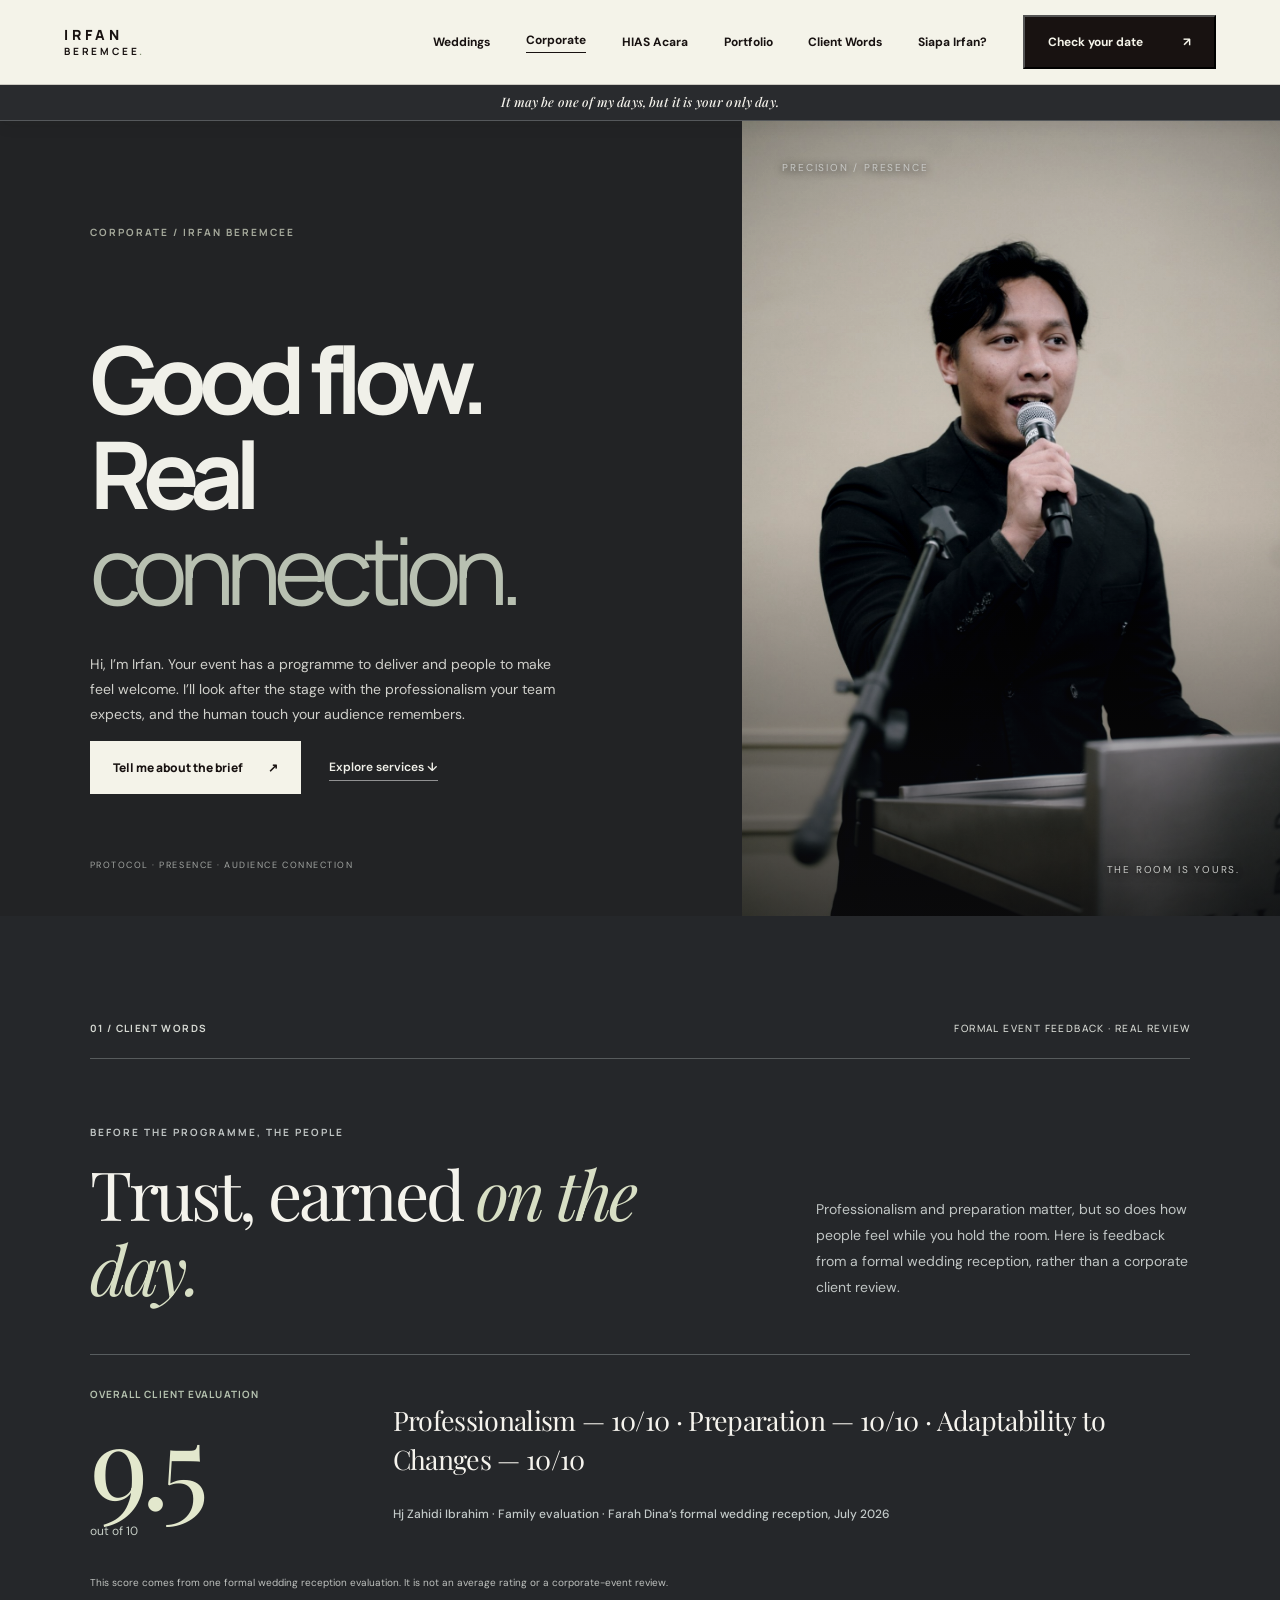
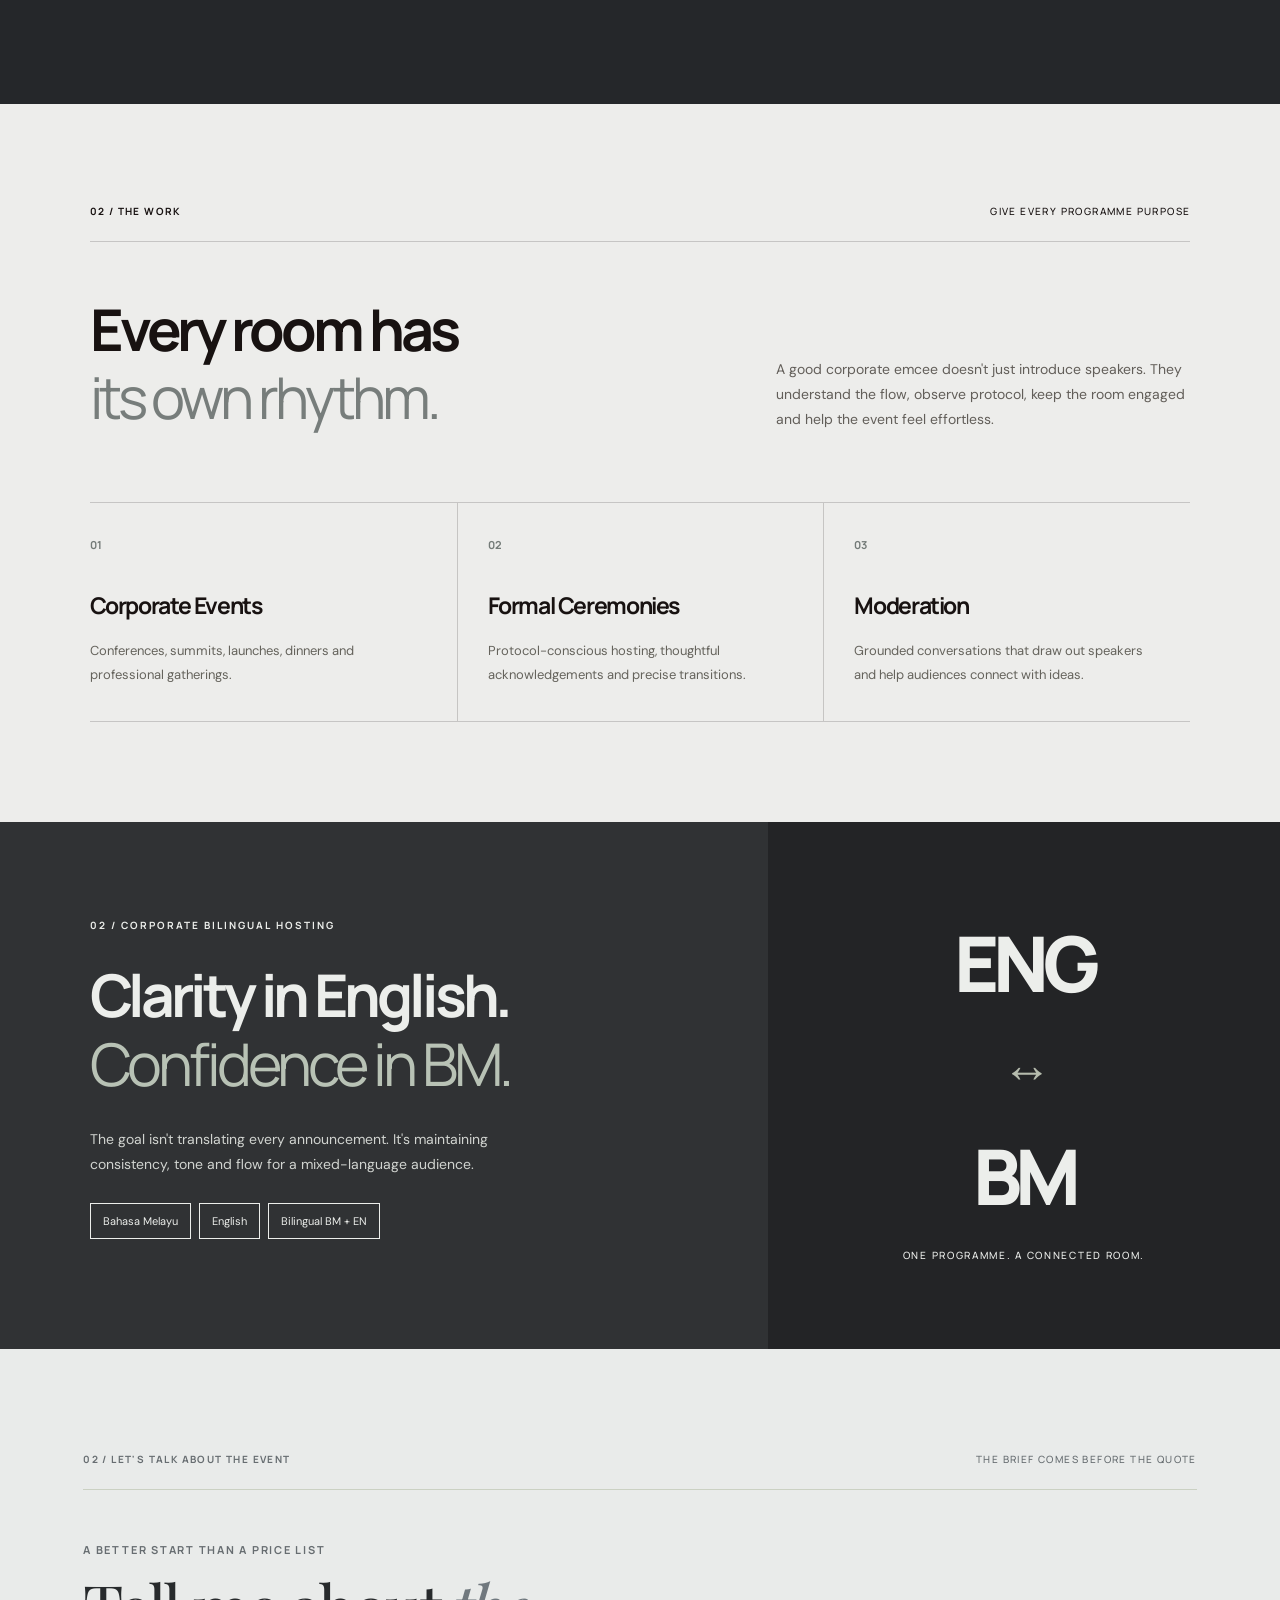
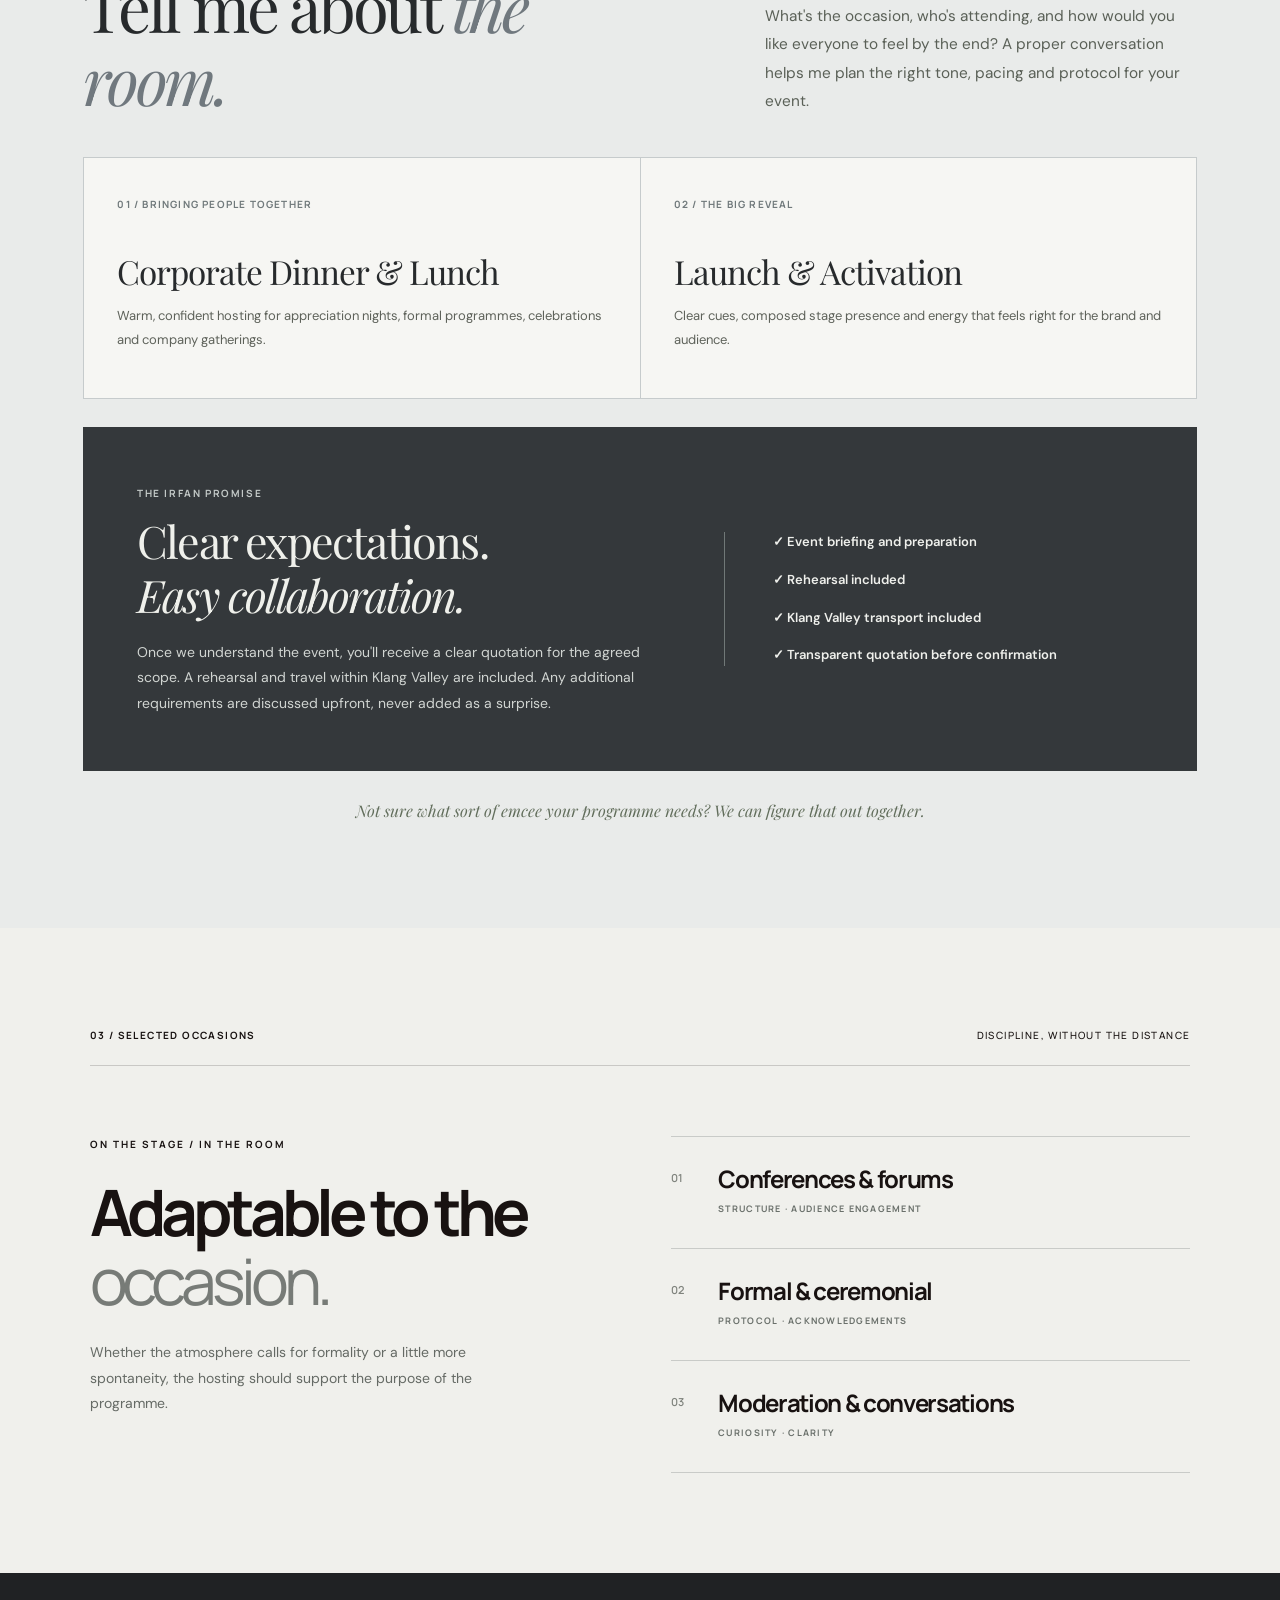
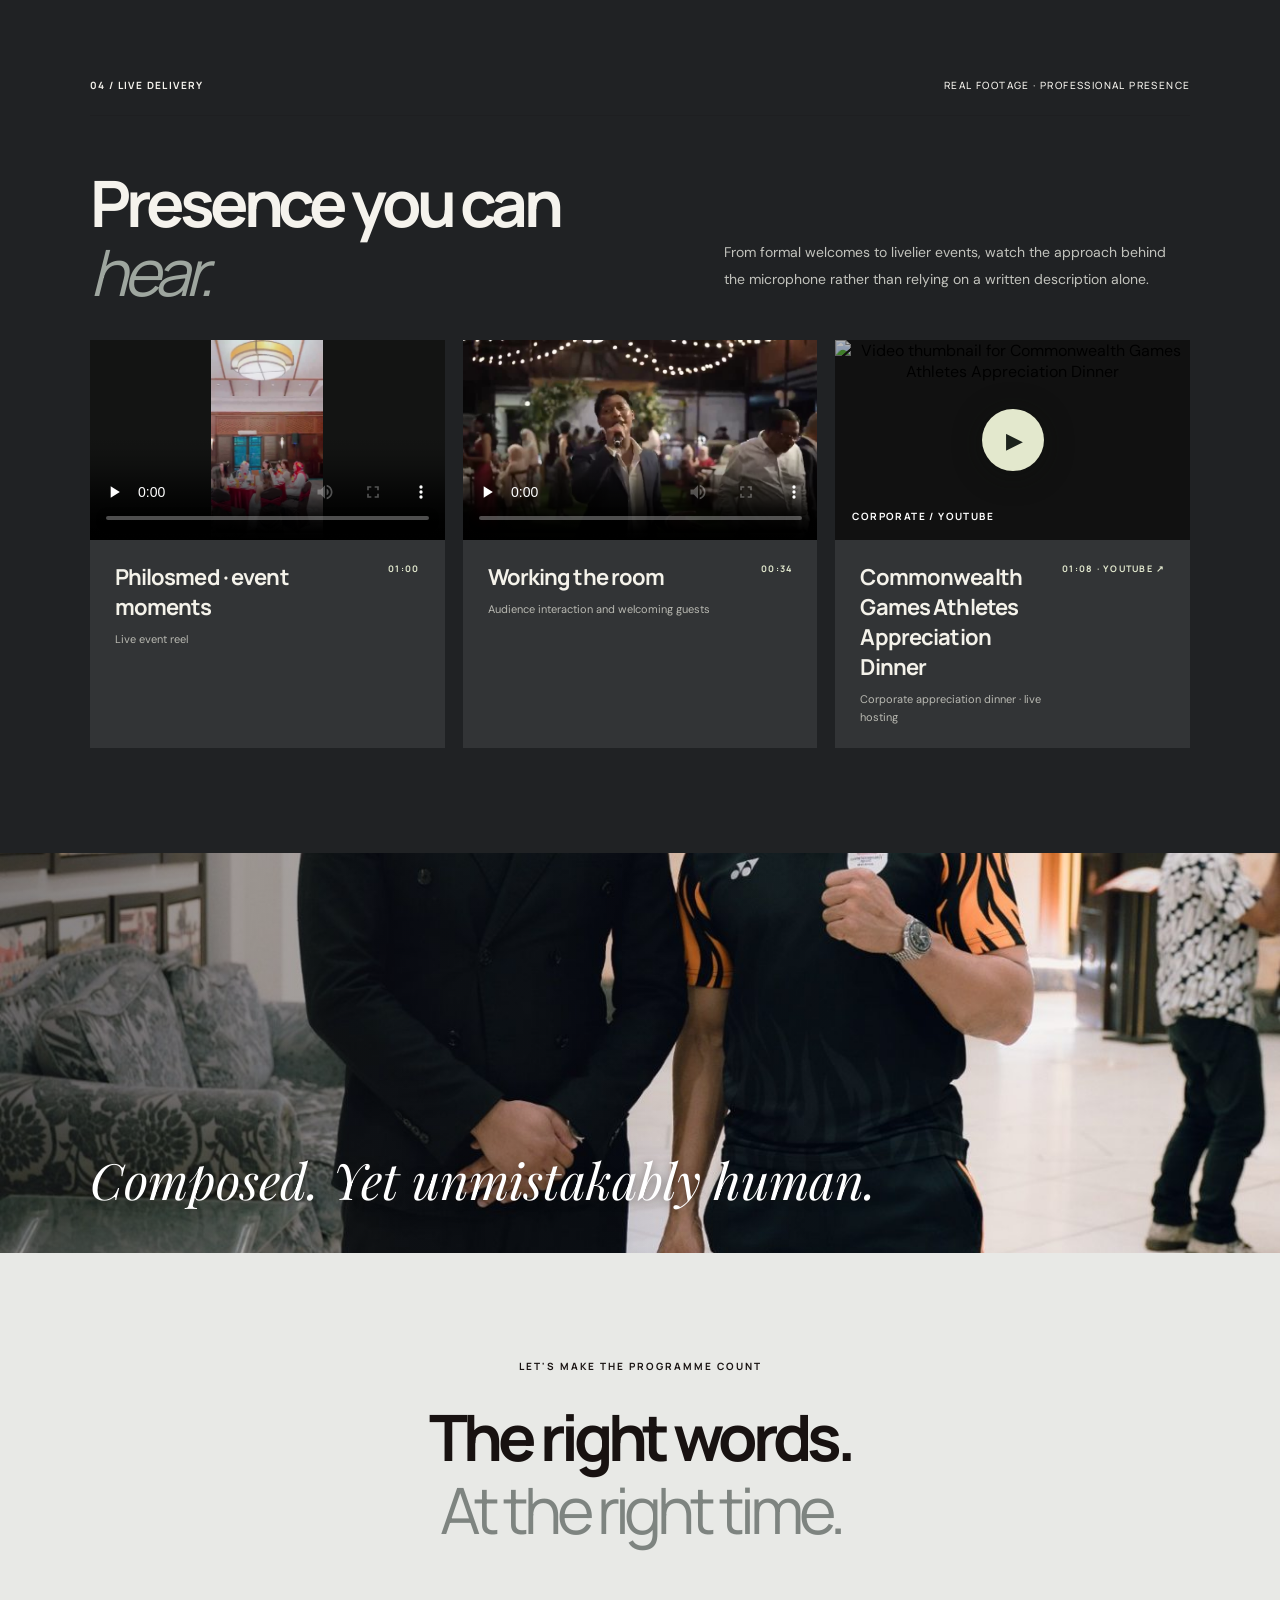
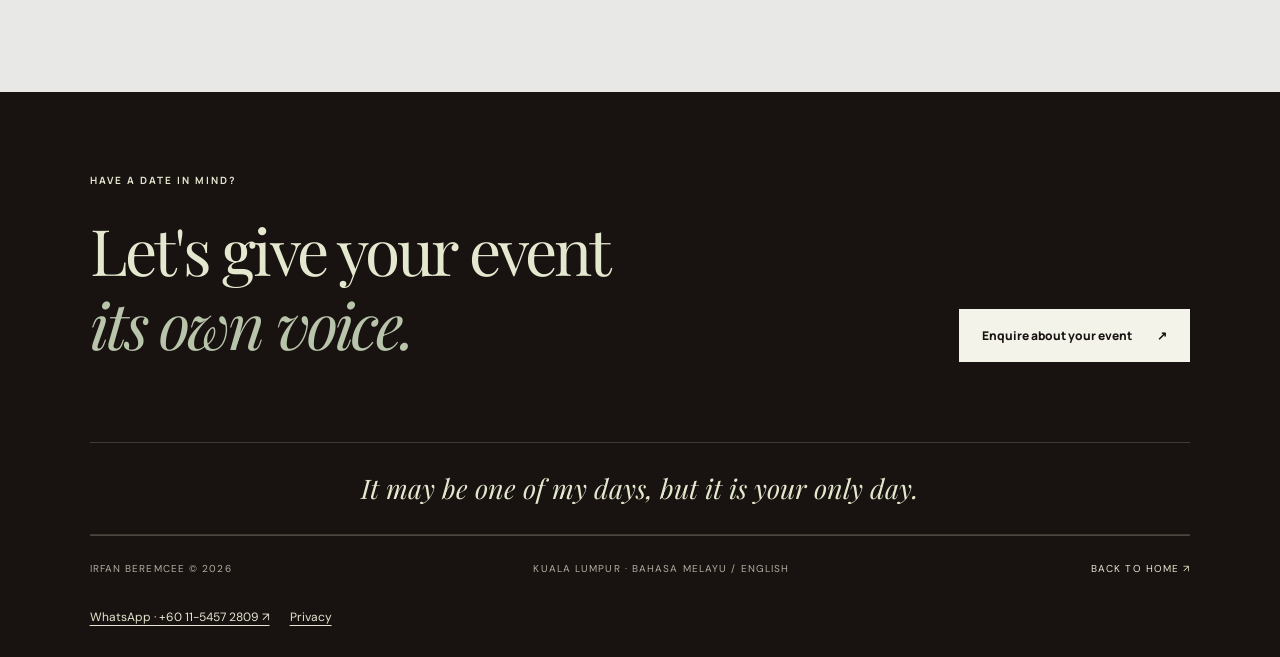
==== commit 571f39c7: "Add appreciation dinner video to corporate portfolio" ====
--- a/corporate.html
+++ b/corporate.html
@@ -19,7 +19,7 @@
 <link href="v14.css" rel="stylesheet">
 <link href="v15.css" rel="stylesheet">
 <link href="v16.css" rel="stylesheet">
-<link href="refinements.css" rel="stylesheet">
+<script defer src="youtube-gallery.js"></script><link href="refinements.css" rel="stylesheet">
 </head>
 
 <body class="corporate-page">
@@ -170,7 +170,7 @@
 </h2>
 <p>From formal welcomes to livelier events, watch the approach behind the microphone rather than relying on a written description alone.</p>
 </div>
-<div class="media-cards">
+<div class="media-cards media-cards-three">
 
 <article class="media-card vertical"><video aria-label="Play Philosmed event reel" controls="" playsinline="" poster="assets/philosmed-poster.jpg" preload="none" src="assets/reel-philosmed.mp4"></video><div class="media-info">
 <div>
@@ -185,6 +185,13 @@
 <p>Audience interaction and welcoming guests</p>
 </div>
 <small>00:34</small>
+</div></article>
+<article class="media-card media-card-youtube"><button aria-label="Play Commonwealth Games Athletes Appreciation Dinner" class="video-poster" data-video-play="sQYtW431eq8" type="button"><img alt="Video thumbnail for Commonwealth Games Athletes Appreciation Dinner" loading="lazy" src="https://i.ytimg.com/vi/sQYtW431eq8/hqdefault.jpg" referrerpolicy="no-referrer"><span aria-hidden="true" class="video-play-icon">▶</span><span class="video-index">CORPORATE / YOUTUBE</span></button><div class="media-info">
+<div>
+<h3>Commonwealth Games Athletes Appreciation Dinner</h3>
+<p>Corporate appreciation dinner · live hosting</p>
+</div>
+<small><a href="https://www.youtube.com/watch?v=sQYtW431eq8" target="_blank" rel="noopener noreferrer">01:08 · YOUTUBE ↗</a></small>
 </div></article>
 </div></section><div class="photo-break">
 <img alt="Irfan in a professional event environment" loading="lazy" src="assets/corporate-partner.jpg"><span>Composed. Yet unmistakably human.</span>
--- a/v16.css
+++ b/v16.css
@@ -31,3 +31,13 @@
 @media(max-width:760px){.testimonials--home .review-carousel-track .review-card{flex-basis:88%;width:88%;min-height:315px}.testimonials--home .review-carousel-track{padding-right:12%}.testimonials--home .review-carousel-track::after{display:none}.testimonials--home .review-quote{font-size:clamp(21px,5.6vw,28px)}.youtube-heading{display:block;padding:22px 0 25px}.youtube-heading h2{font-size:42px}.youtube-heading>p{margin-top:20px}.youtube-video-grid{grid-template-columns:repeat(2,minmax(0,1fr));gap:12px}.video-play-icon{width:47px;height:47px;font-size:18px}.video-index{bottom:11px;left:10px;font-size:8px}.video-meta{padding:12px 10px;min-height:60px;display:block}.video-meta a{display:block;text-align:left;margin-top:6px}.carousel-dots{gap:6px}}
 @media(max-width:420px){.youtube-video-grid{gap:9px}.video-meta{font-size:10px}.video-meta a{font-size:9px}}
 @media(prefers-reduced-motion:reduce){.video-card,.video-poster img{transition:none}}
+
+/* Corporate portfolio: on-demand YouTube card */
+.media-cards.media-cards-three{grid-template-columns:repeat(3,minmax(0,1fr))}
+.media-card-youtube .video-poster{aspect-ratio:16/9;background:#111}
+.media-card-youtube .video-poster img{object-position:center}
+.media-card-youtube iframe{width:100%;height:100%;border:0;display:block;position:absolute;inset:0;background:#0c0c0c}
+.media-card-youtube .media-info a{color:inherit;text-decoration:none}
+.media-card-youtube .media-info a:hover{text-decoration:underline;text-underline-offset:3px}
+@media(max-width:900px){.media-cards.media-cards-three{grid-template-columns:repeat(2,minmax(0,1fr))}}
+@media(max-width:760px){.media-cards.media-cards-three{grid-template-columns:1fr}}
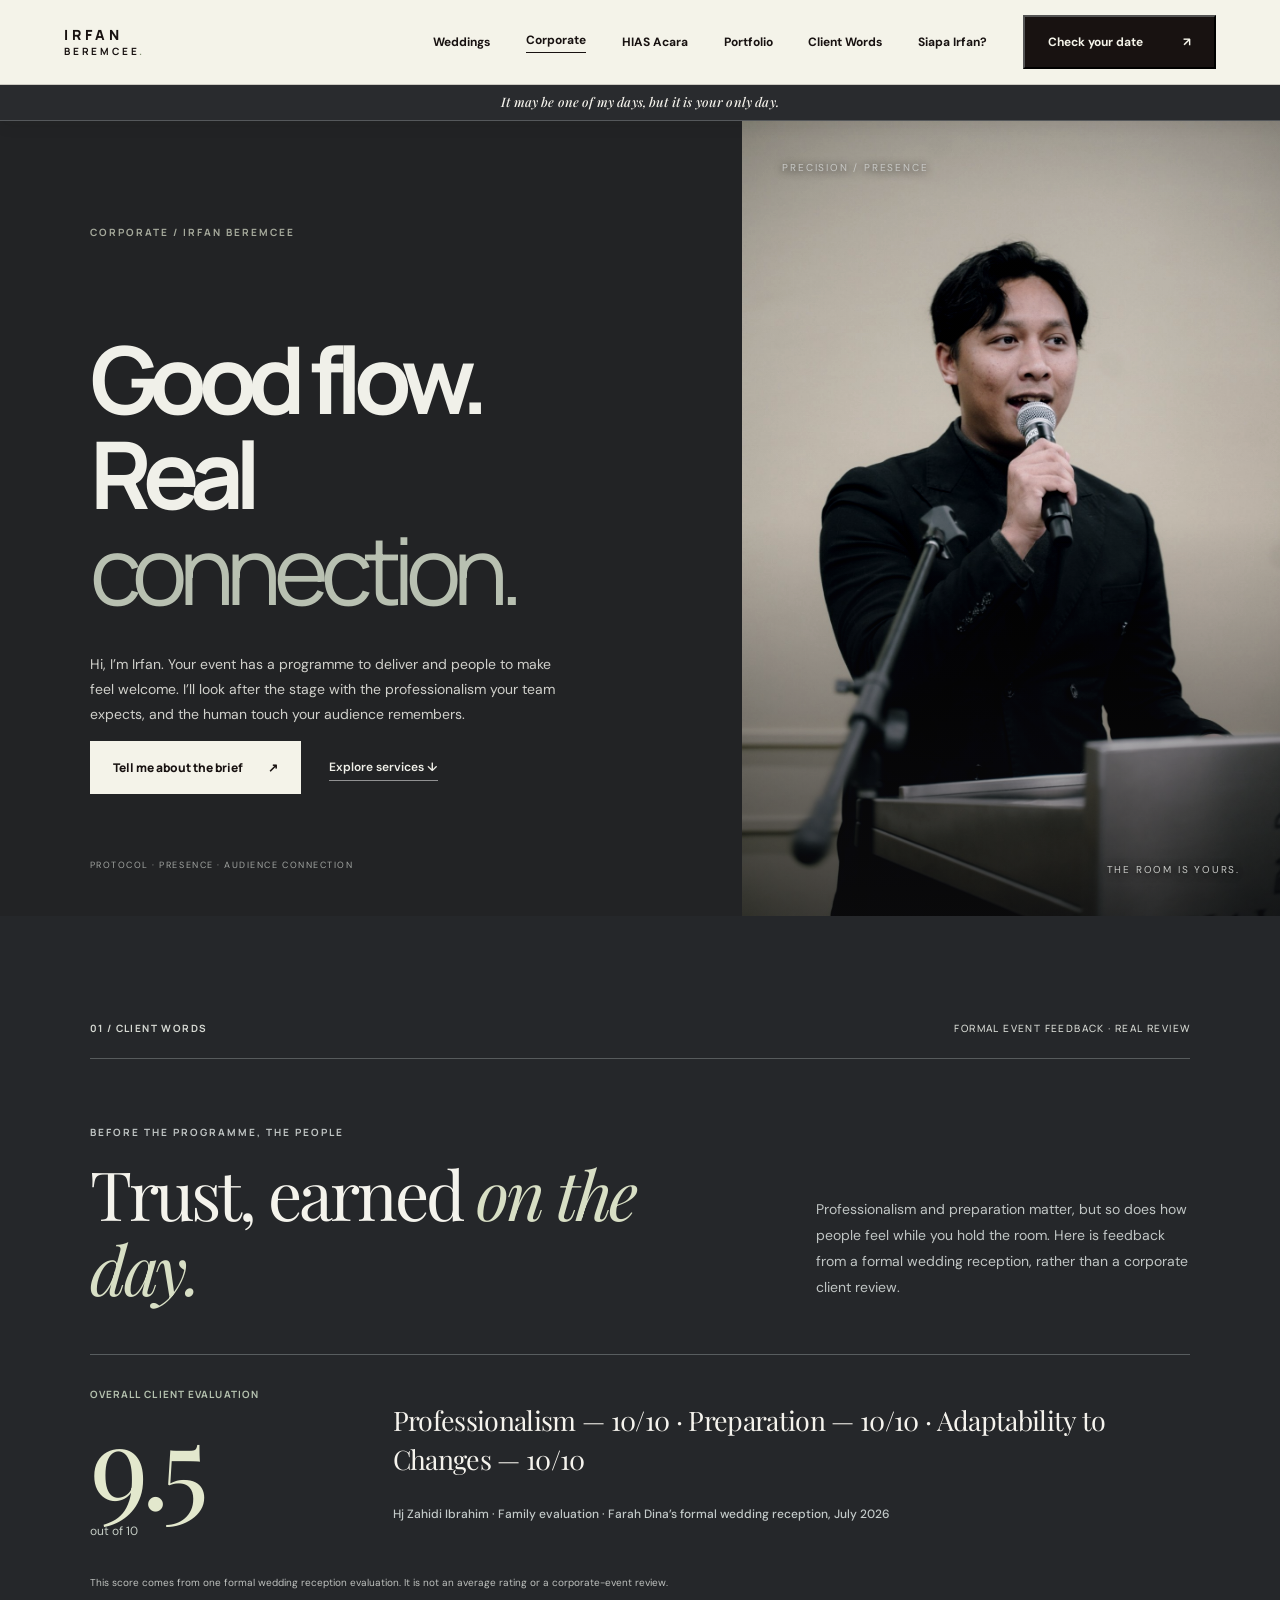
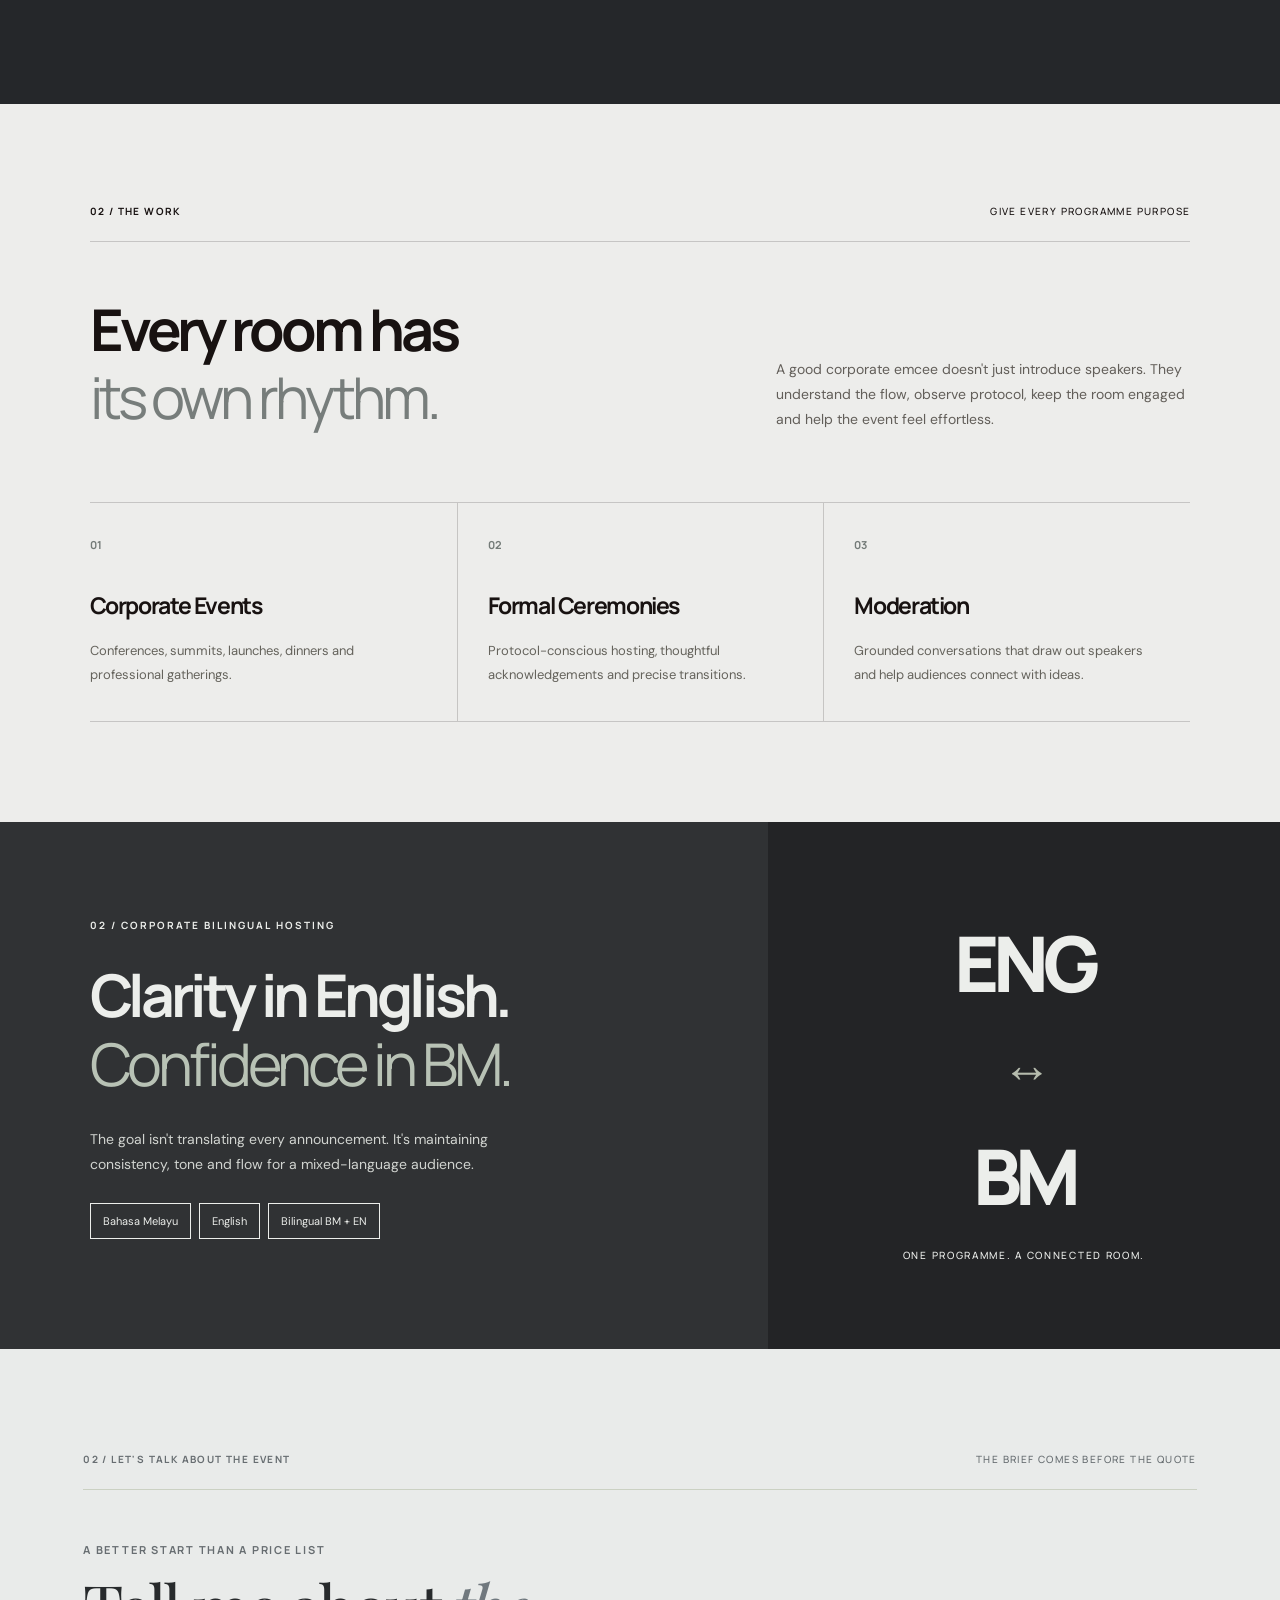
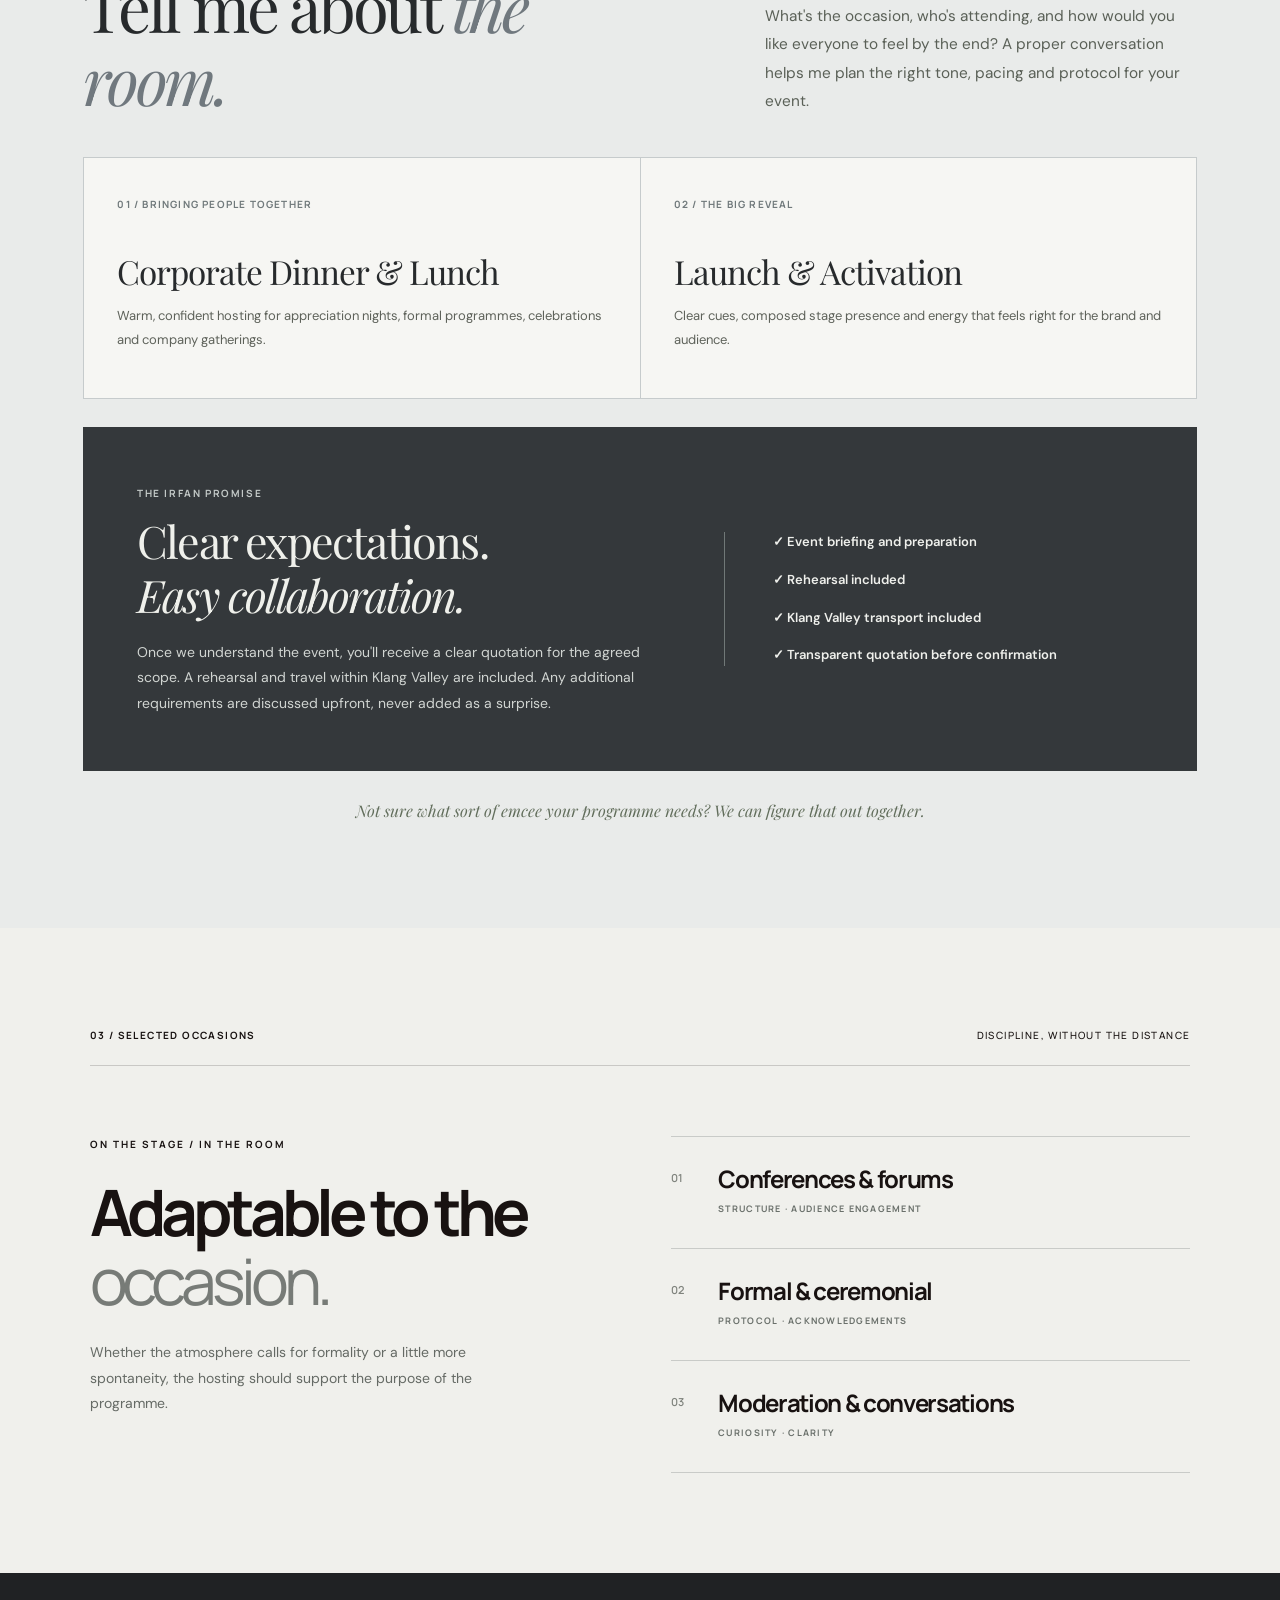
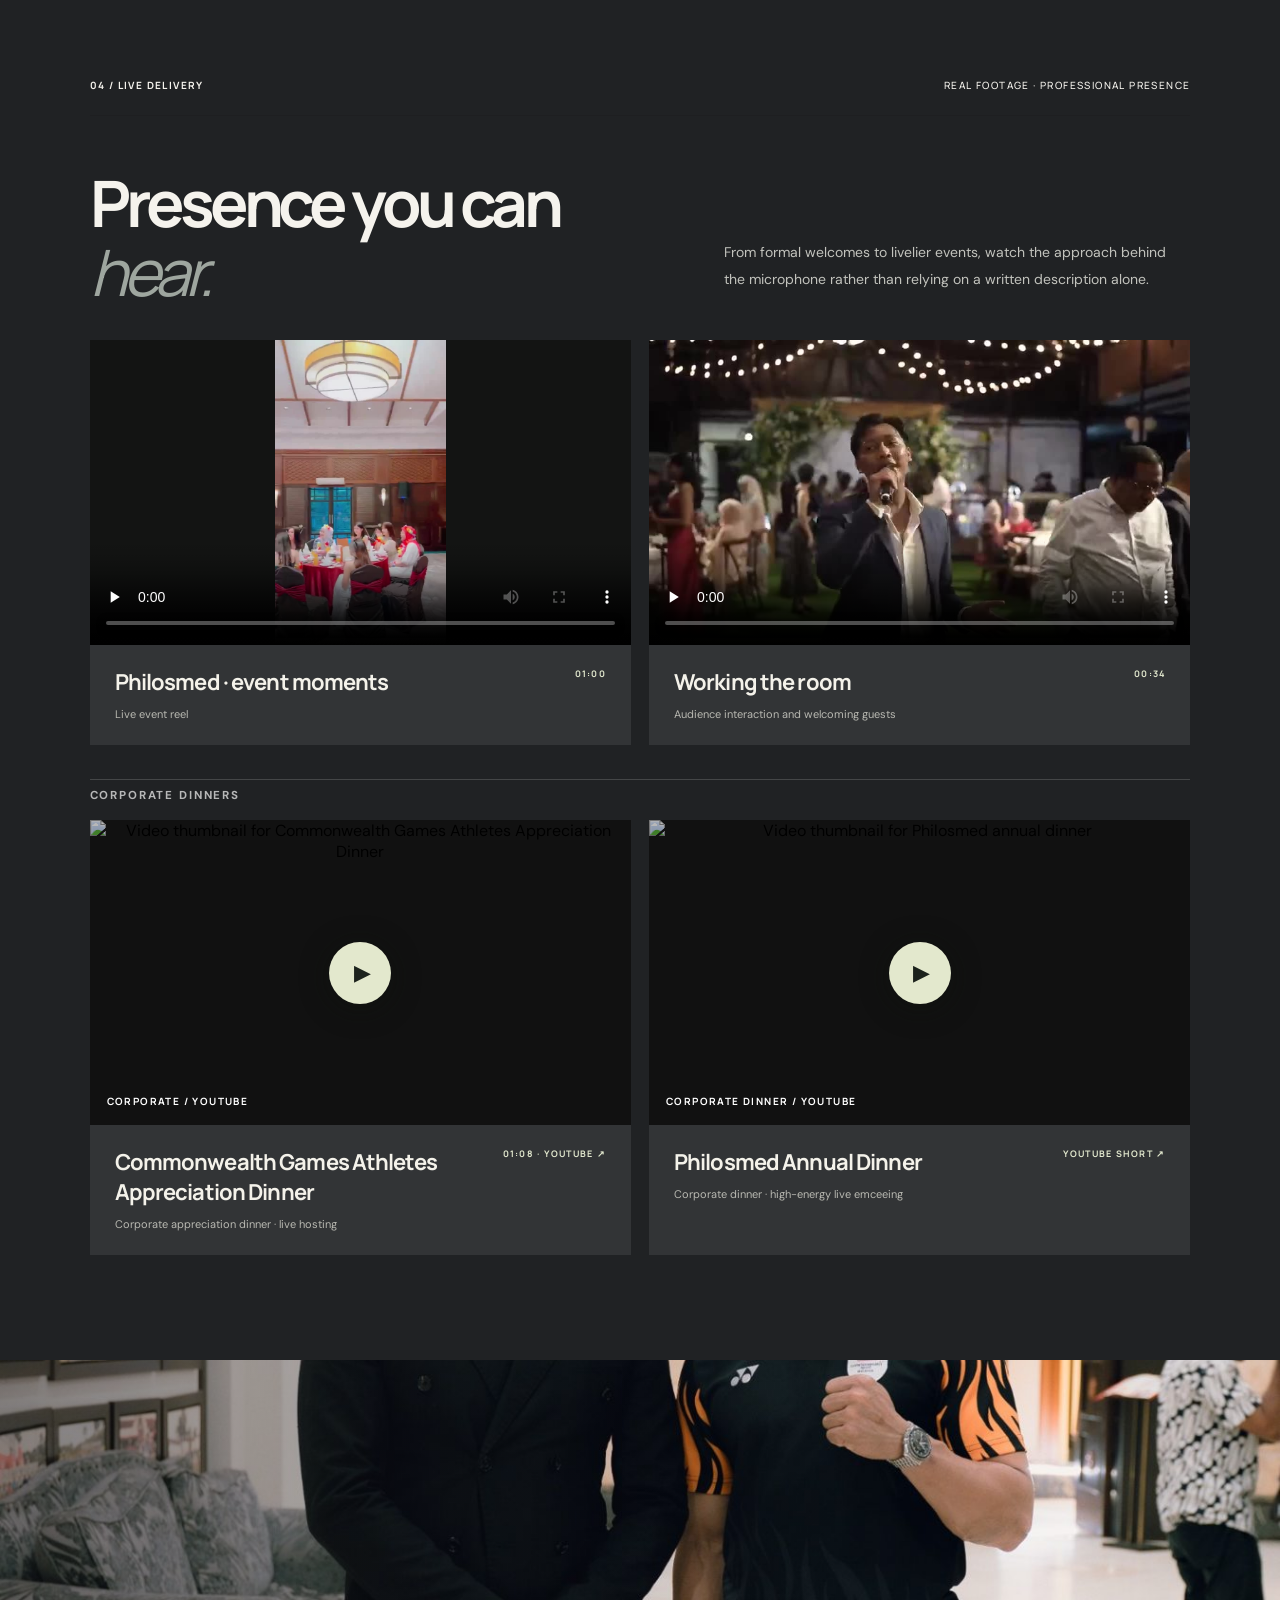
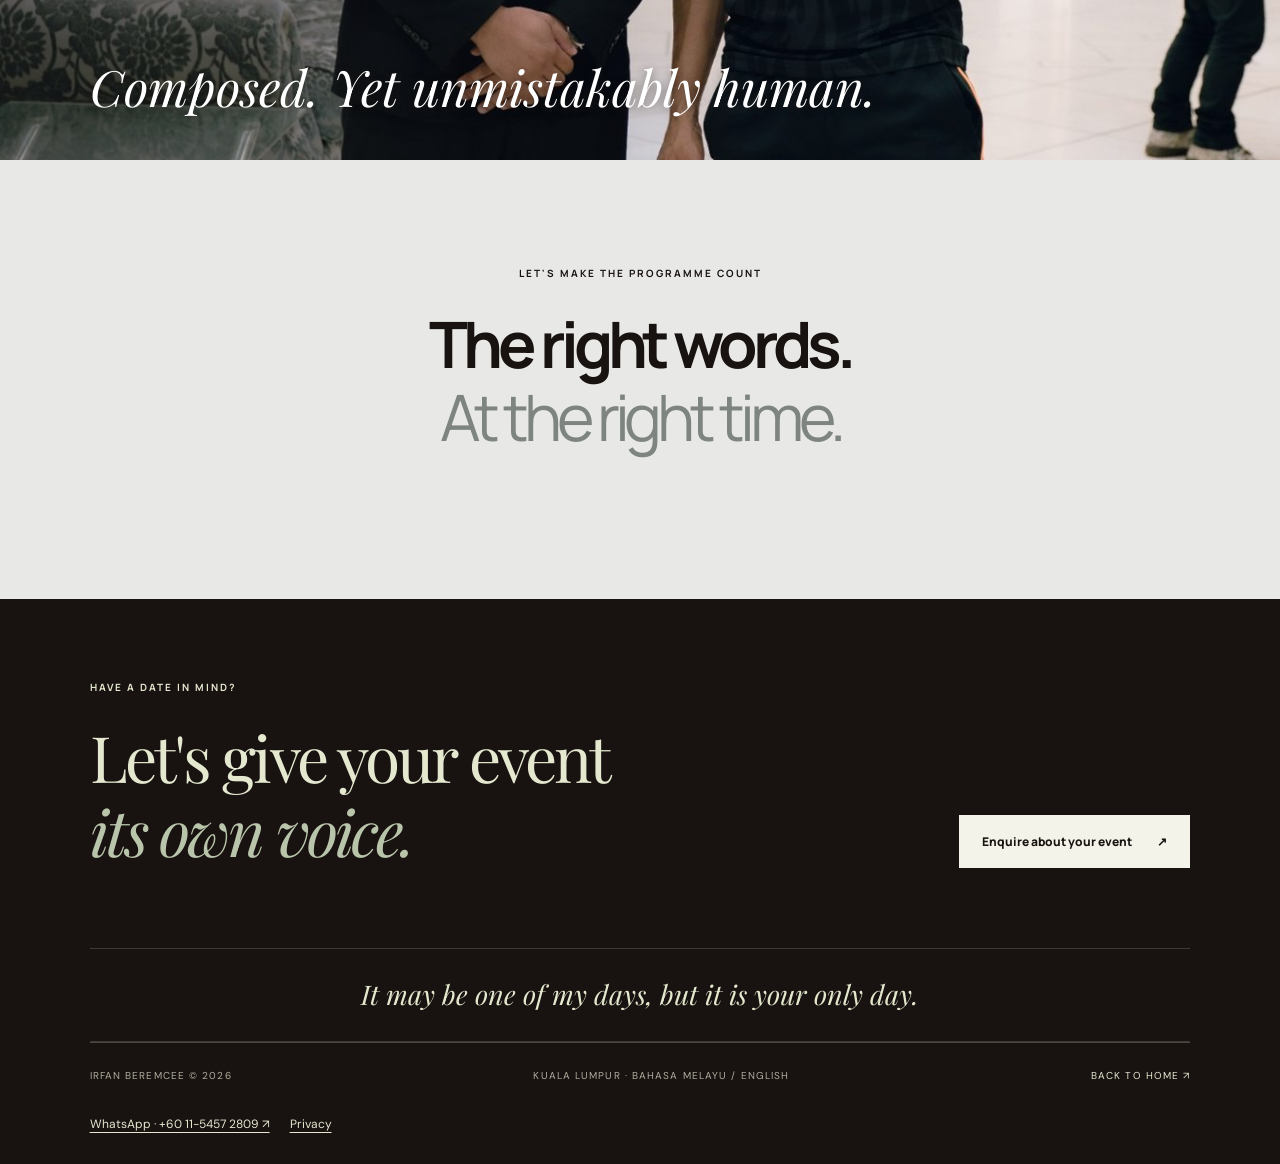
==== commit c2c6f5d3: "Add Philosmed video to corporate dinner portfolio" ====
--- a/corporate.html
+++ b/corporate.html
@@ -18,7 +18,7 @@
 <script defer src="reviews-carousel.js"></script><link href="v13.css" rel="stylesheet">
 <link href="v14.css" rel="stylesheet">
 <link href="v15.css" rel="stylesheet">
-<link href="v16.css" rel="stylesheet">
+<link href="v16.css?v=20261116d" rel="stylesheet">
 <script defer src="youtube-gallery.js"></script><link href="refinements.css" rel="stylesheet">
 </head>
 
@@ -170,7 +170,7 @@
 </h2>
 <p>From formal welcomes to livelier events, watch the approach behind the microphone rather than relying on a written description alone.</p>
 </div>
-<div class="media-cards media-cards-three">
+<div class="media-cards media-cards-four">
 
 <article class="media-card vertical"><video aria-label="Play Philosmed event reel" controls="" playsinline="" poster="assets/philosmed-poster.jpg" preload="none" src="assets/reel-philosmed.mp4"></video><div class="media-info">
 <div>
@@ -186,12 +186,20 @@
 </div>
 <small>00:34</small>
 </div></article>
+<p class="media-row-label">CORPORATE DINNERS</p>
 <article class="media-card media-card-youtube"><button aria-label="Play Commonwealth Games Athletes Appreciation Dinner" class="video-poster" data-video-play="sQYtW431eq8" type="button"><img alt="Video thumbnail for Commonwealth Games Athletes Appreciation Dinner" loading="lazy" src="https://i.ytimg.com/vi/sQYtW431eq8/hqdefault.jpg" referrerpolicy="no-referrer"><span aria-hidden="true" class="video-play-icon">▶</span><span class="video-index">CORPORATE / YOUTUBE</span></button><div class="media-info">
 <div>
 <h3>Commonwealth Games Athletes Appreciation Dinner</h3>
 <p>Corporate appreciation dinner · live hosting</p>
 </div>
 <small><a href="https://www.youtube.com/watch?v=sQYtW431eq8" target="_blank" rel="noopener noreferrer">01:08 · YOUTUBE ↗</a></small>
+</div></article>
+<article class="media-card media-card-youtube"><button aria-label="Play Philosmed annual dinner video" class="video-poster" data-video-play="7yYLe1Gh2vo" type="button"><img alt="Video thumbnail for Philosmed annual dinner" loading="lazy" src="https://i.ytimg.com/vi/7yYLe1Gh2vo/hqdefault.jpg" referrerpolicy="no-referrer"><span aria-hidden="true" class="video-play-icon">▶</span><span class="video-index">CORPORATE DINNER / YOUTUBE</span></button><div class="media-info">
+<div>
+<h3>Philosmed Annual Dinner</h3>
+<p>Corporate dinner · high-energy live emceeing</p>
+</div>
+<small><a href="https://www.youtube.com/watch?v=7yYLe1Gh2vo" target="_blank" rel="noopener noreferrer">YOUTUBE SHORT ↗</a></small>
 </div></article>
 </div></section><div class="photo-break">
 <img alt="Irfan in a professional event environment" loading="lazy" src="assets/corporate-partner.jpg"><span>Composed. Yet unmistakably human.</span>
--- a/v16.css
+++ b/v16.css
@@ -41,3 +41,8 @@
 .media-card-youtube .media-info a:hover{text-decoration:underline;text-underline-offset:3px}
 @media(max-width:900px){.media-cards.media-cards-three{grid-template-columns:repeat(2,minmax(0,1fr))}}
 @media(max-width:760px){.media-cards.media-cards-three{grid-template-columns:1fr}}
+/* Corporate portfolio: balanced dinner row */
+.media-cards.media-cards-four{grid-template-columns:repeat(2,minmax(0,1fr))}
+.media-cards-four .media-row-label{grid-column:1/-1;margin:1rem 0 -.25rem;padding-top:.35rem;border-top:1px solid rgba(255,255,255,.16);font-size:.72rem;font-weight:700;letter-spacing:.16em;color:rgba(255,255,255,.68)}
+@media(max-width:760px){.media-cards.media-cards-four{grid-template-columns:1fr}}
+
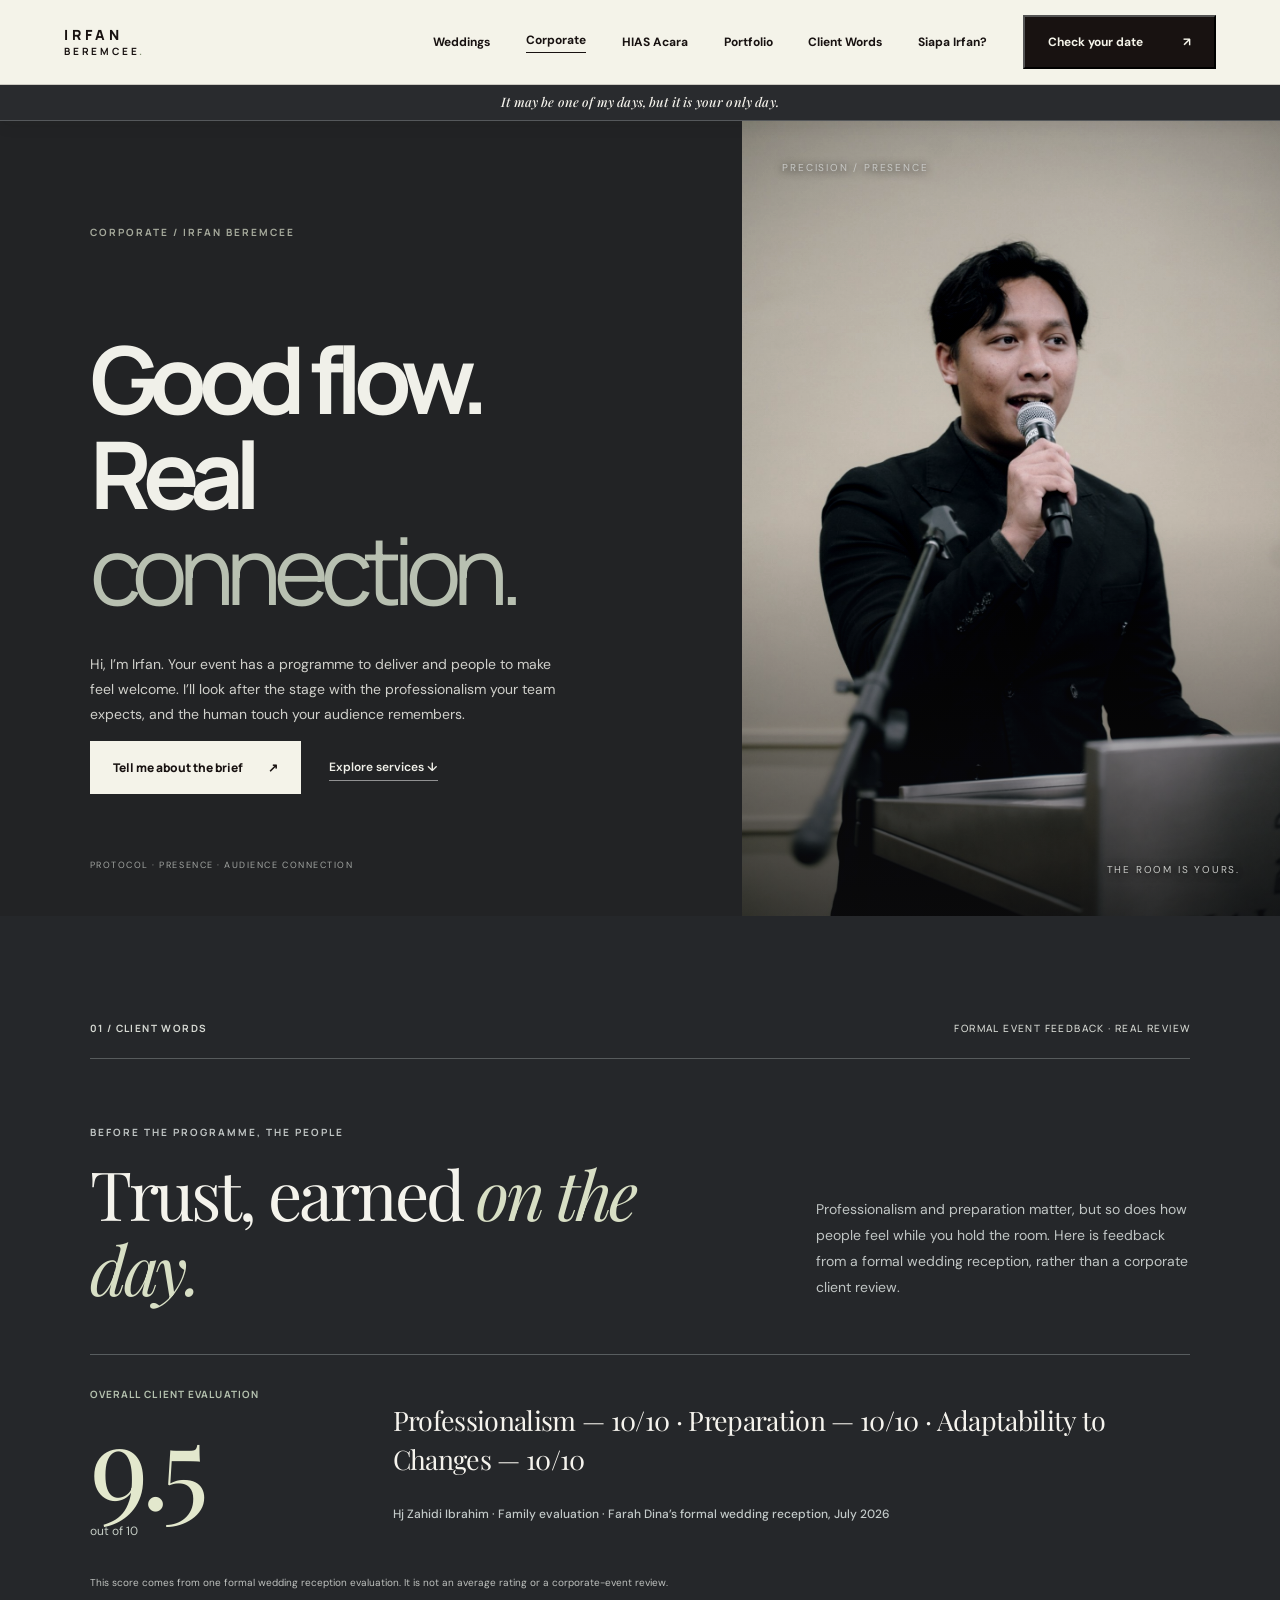
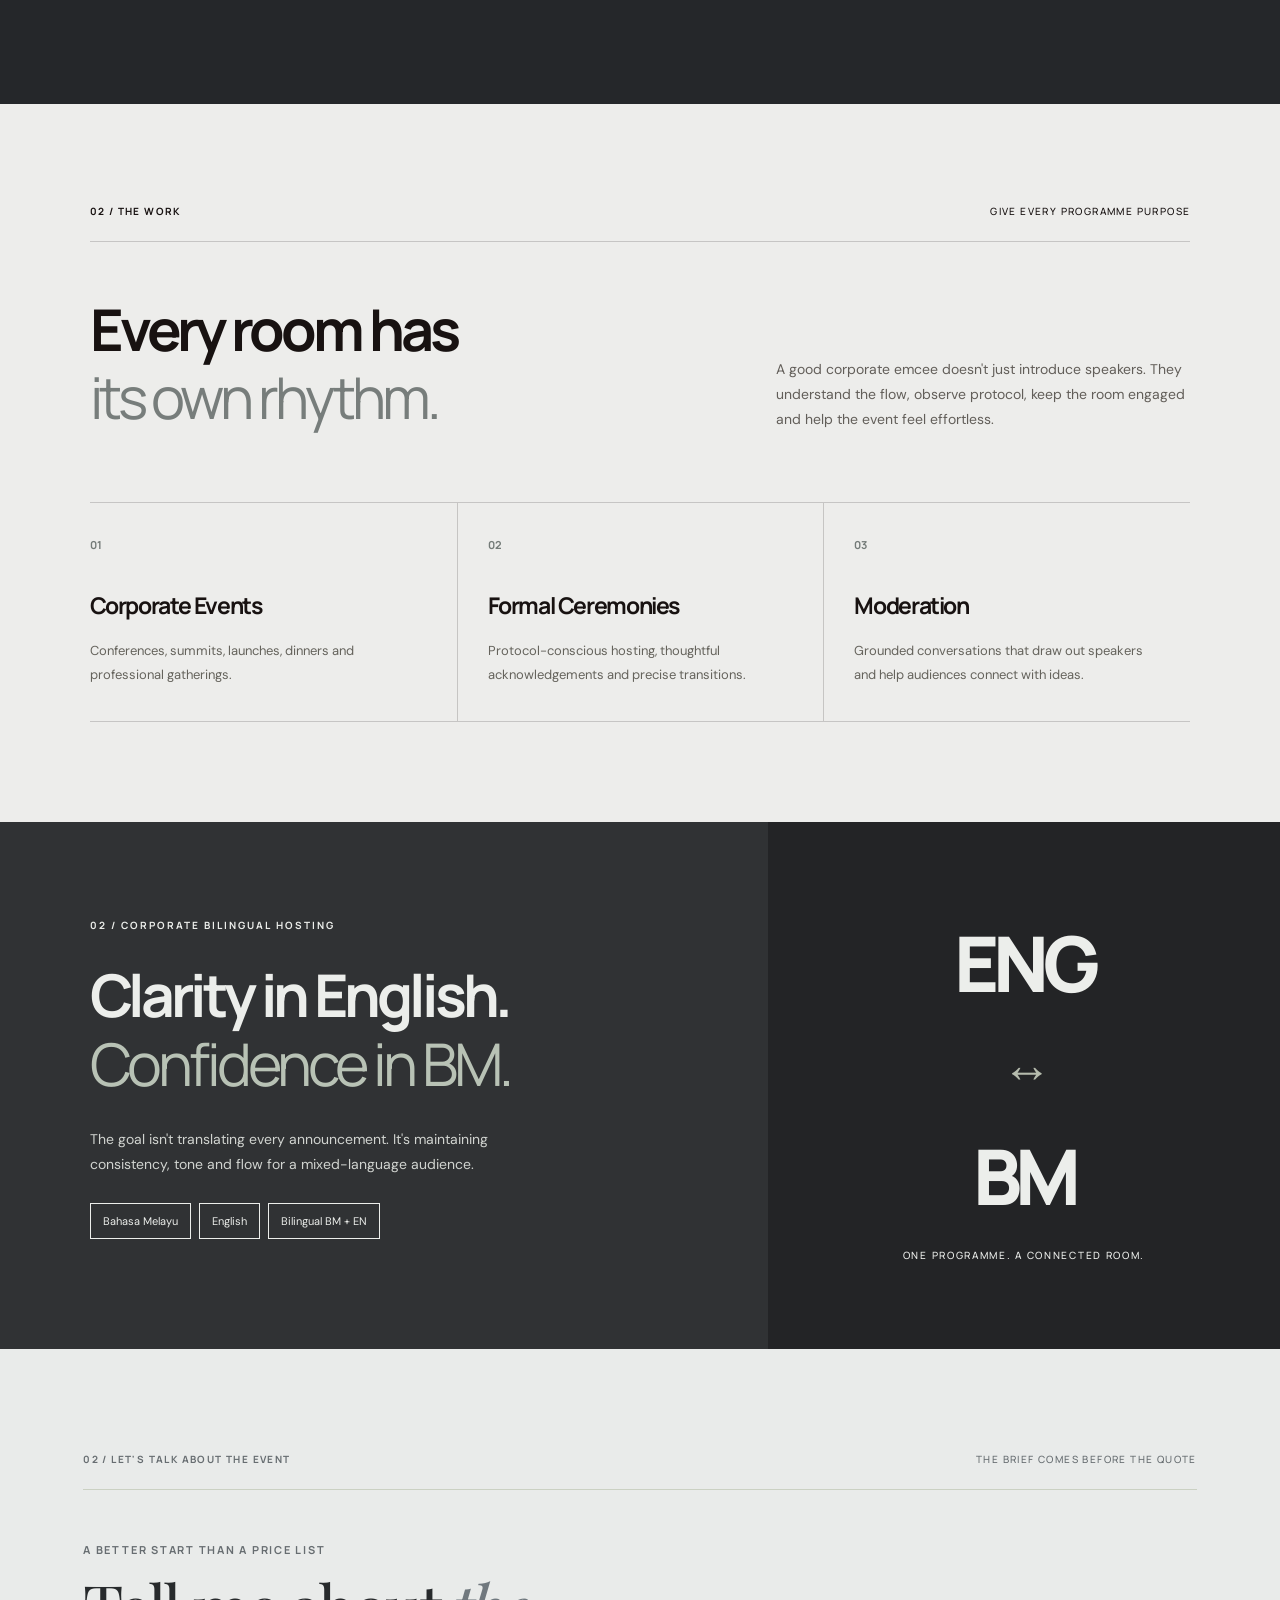
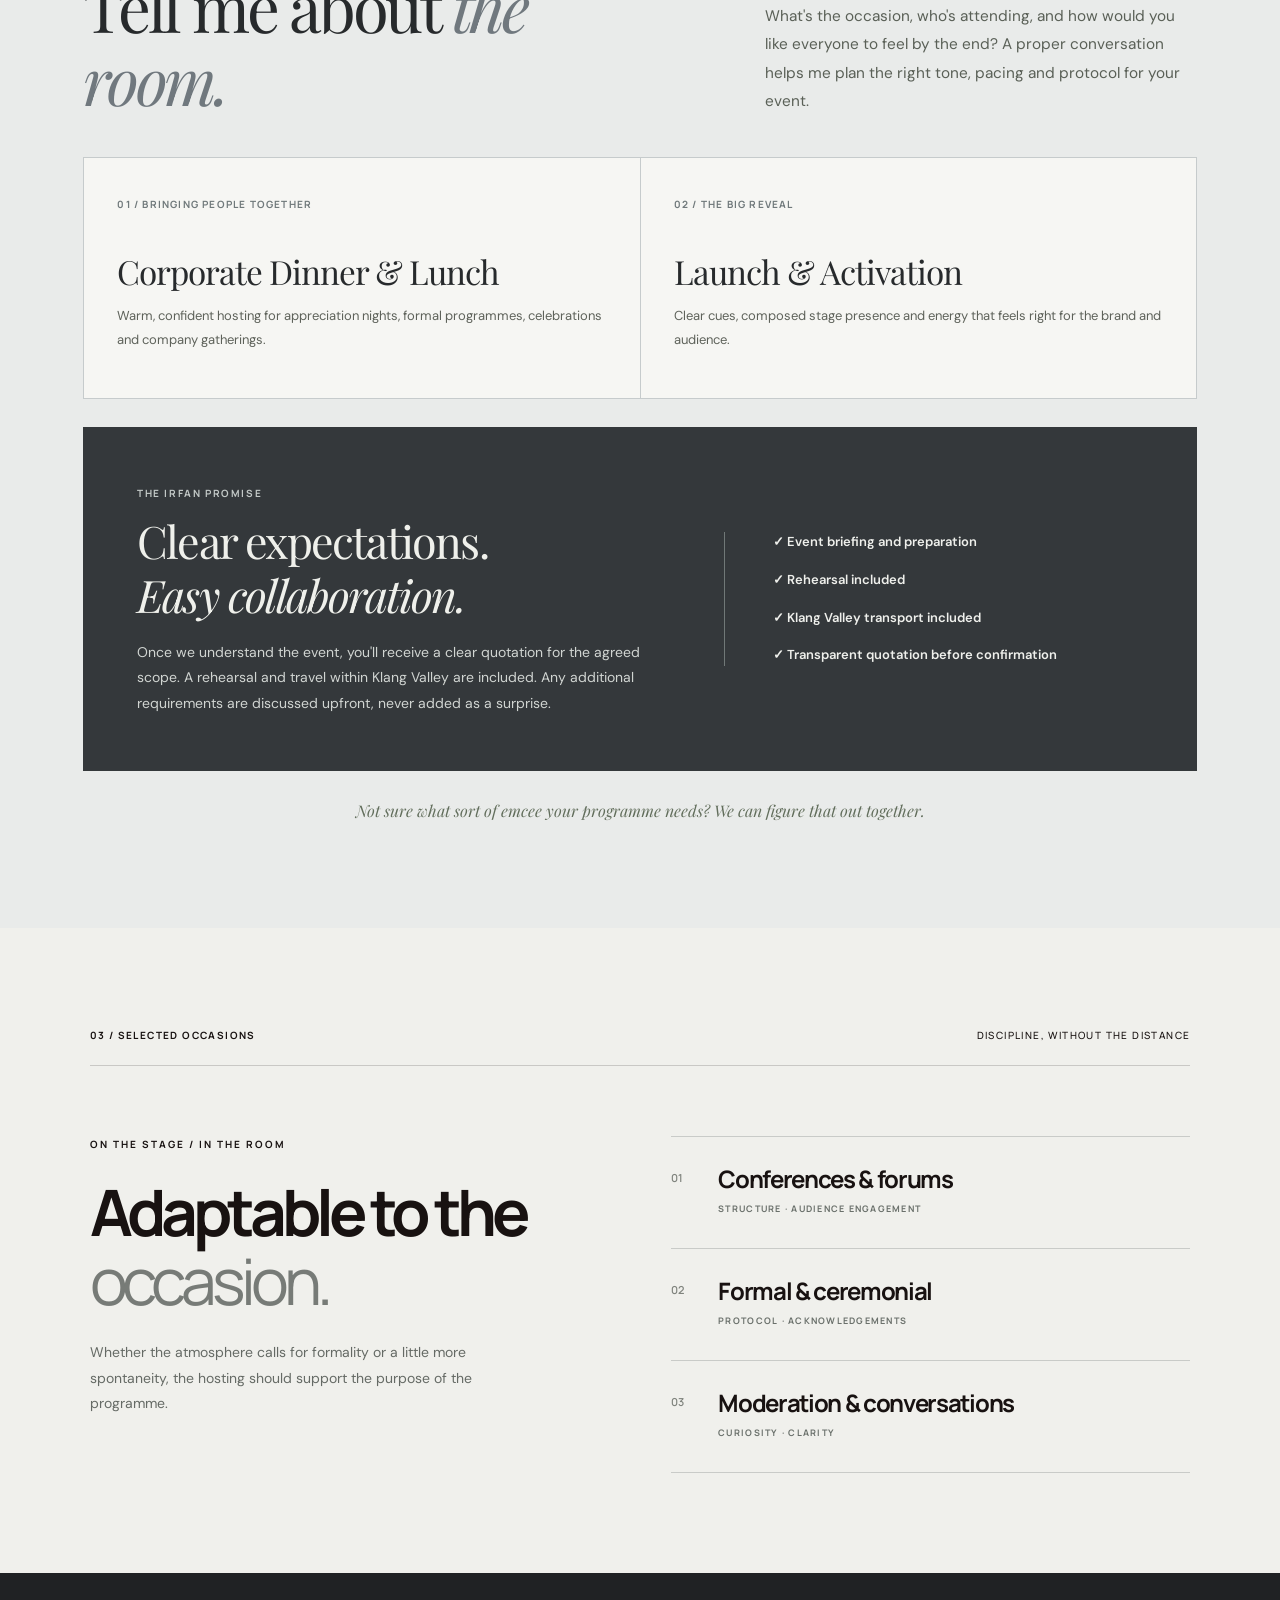
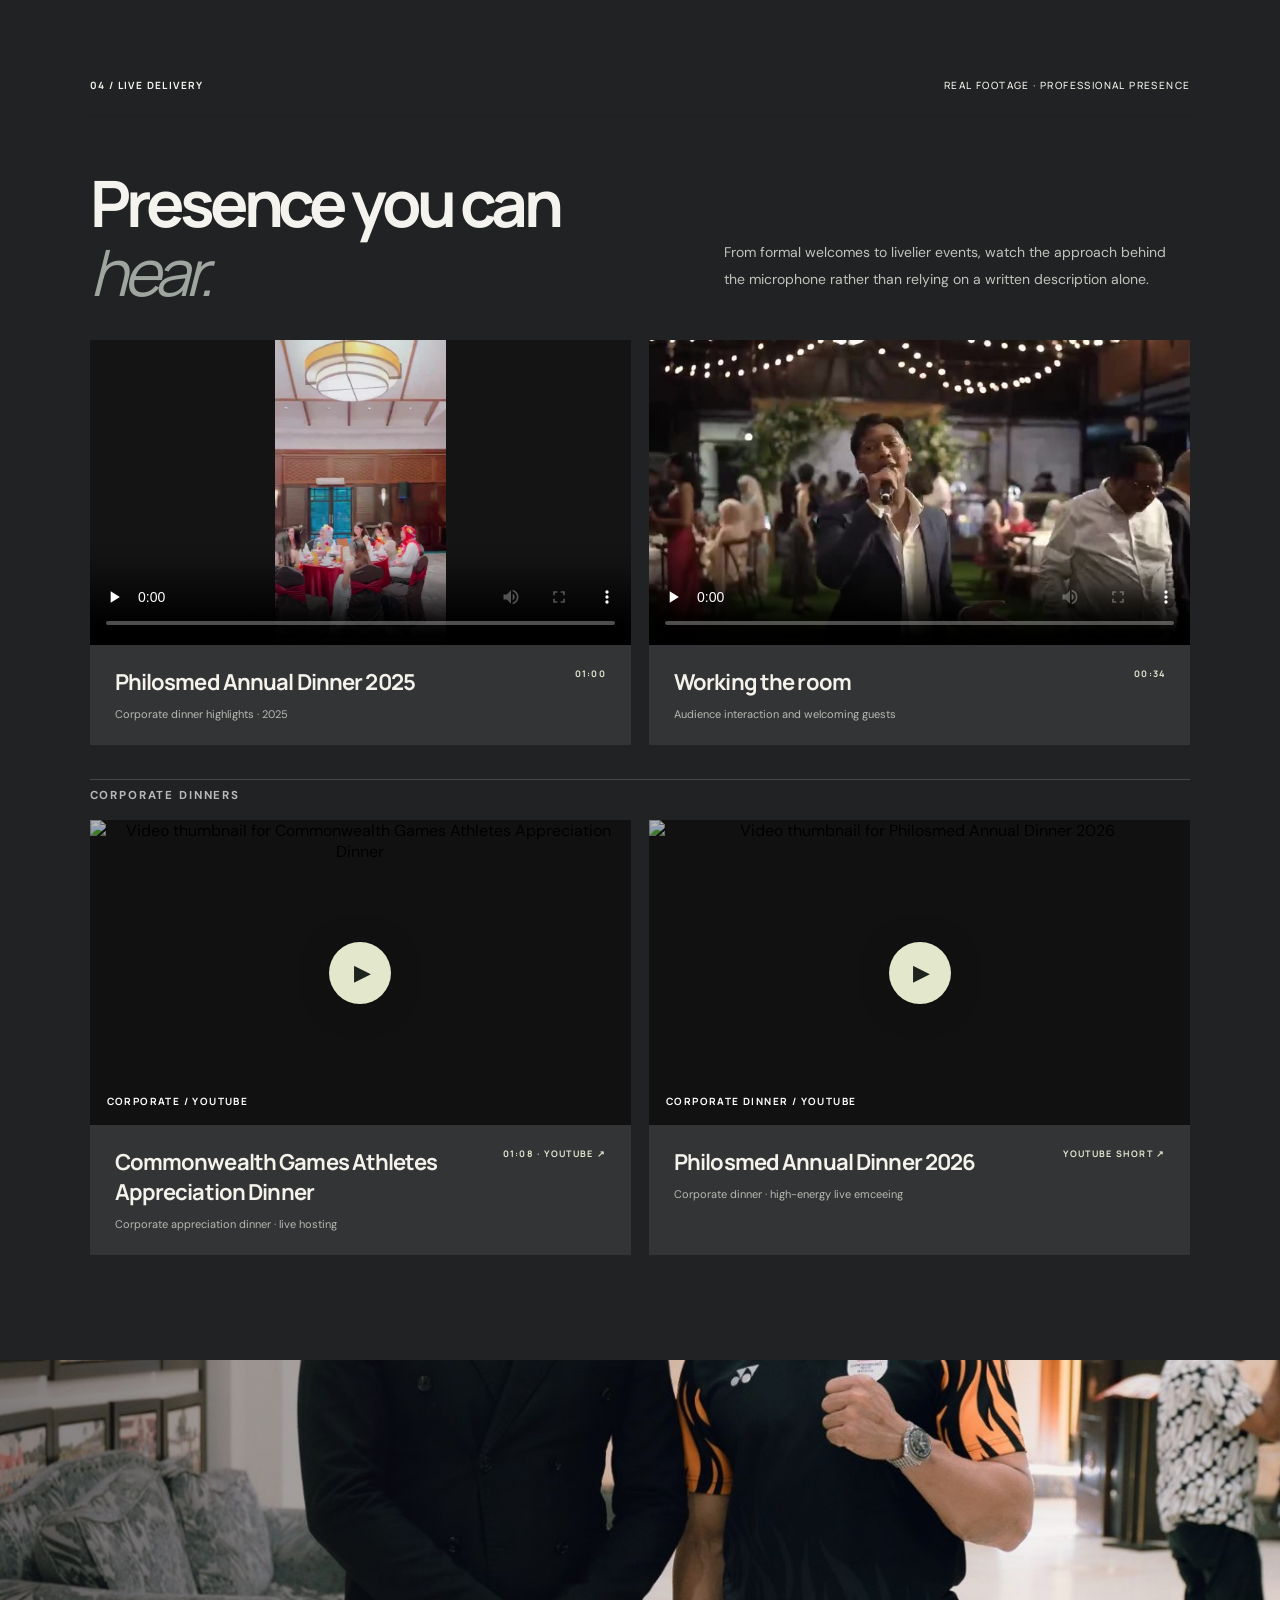
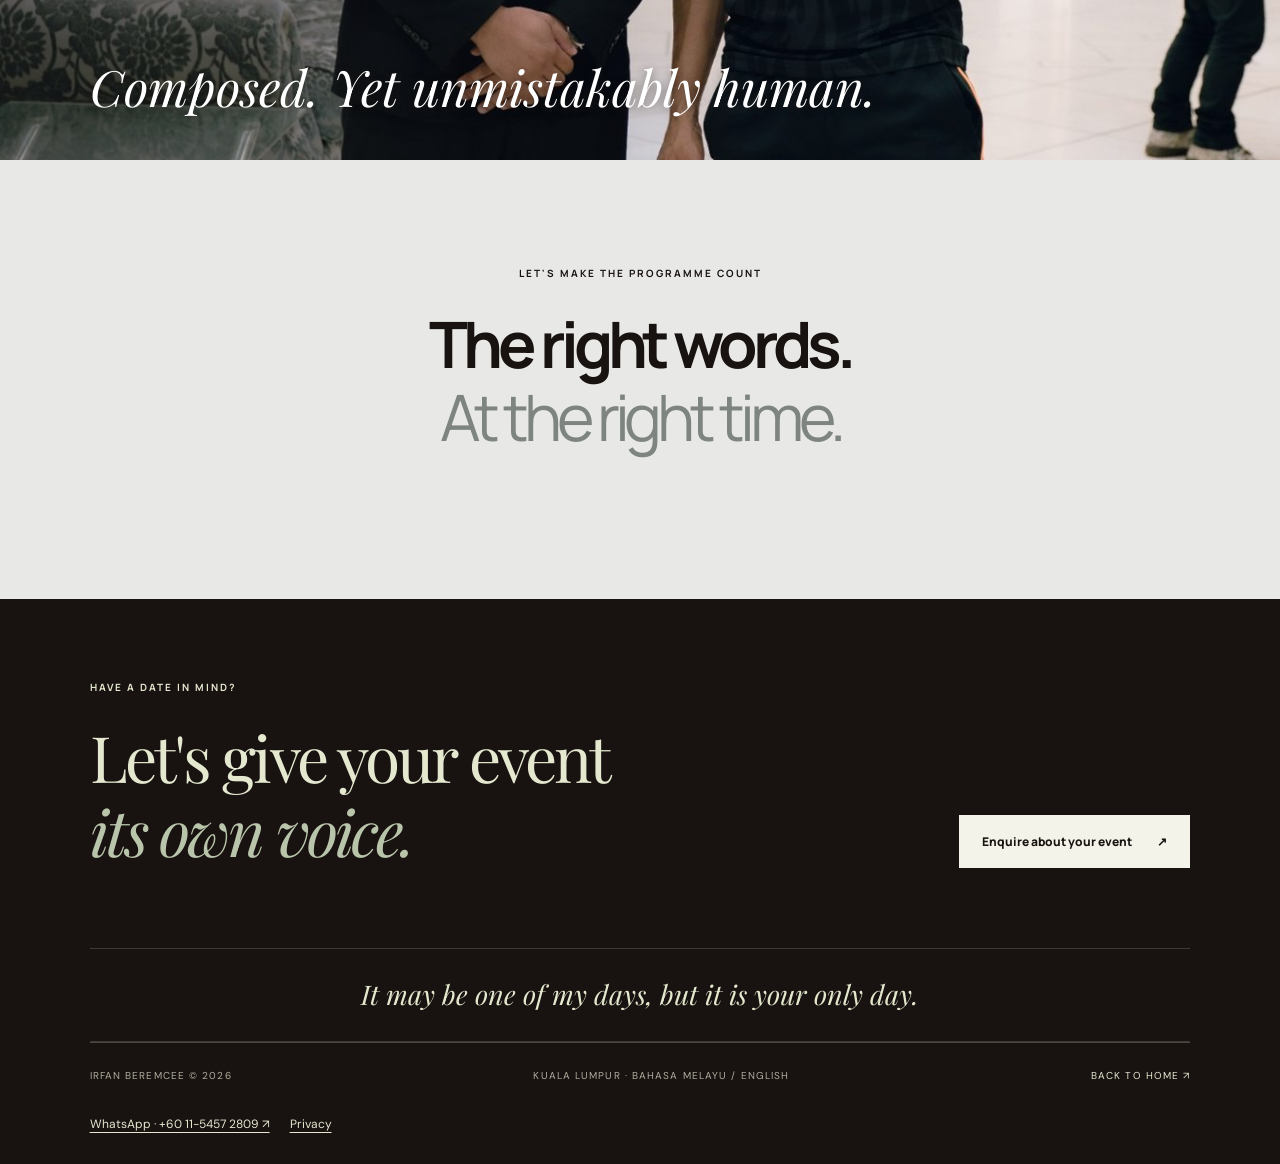
==== commit 59d83702: "Label Philosmed dinner videos by year" ====
--- a/corporate.html
+++ b/corporate.html
@@ -172,10 +172,10 @@
 </div>
 <div class="media-cards media-cards-four">
 
-<article class="media-card vertical"><video aria-label="Play Philosmed event reel" controls="" playsinline="" poster="assets/philosmed-poster.jpg" preload="none" src="assets/reel-philosmed.mp4"></video><div class="media-info">
-<div>
-<h3>Philosmed · event moments</h3>
-<p>Live event reel</p>
+<article class="media-card vertical"><video aria-label="Play Philosmed Annual Dinner 2025 video" controls="" playsinline="" poster="assets/philosmed-poster.jpg" preload="none" src="assets/reel-philosmed.mp4"></video><div class="media-info">
+<div>
+<h3>Philosmed Annual Dinner 2025</h3>
+<p>Corporate dinner highlights · 2025</p>
 </div>
 <small>01:00</small>
 </div></article>
@@ -194,9 +194,9 @@
 </div>
 <small><a href="https://www.youtube.com/watch?v=sQYtW431eq8" target="_blank" rel="noopener noreferrer">01:08 · YOUTUBE ↗</a></small>
 </div></article>
-<article class="media-card media-card-youtube"><button aria-label="Play Philosmed annual dinner video" class="video-poster" data-video-play="7yYLe1Gh2vo" type="button"><img alt="Video thumbnail for Philosmed annual dinner" loading="lazy" src="https://i.ytimg.com/vi/7yYLe1Gh2vo/hqdefault.jpg" referrerpolicy="no-referrer"><span aria-hidden="true" class="video-play-icon">▶</span><span class="video-index">CORPORATE DINNER / YOUTUBE</span></button><div class="media-info">
-<div>
-<h3>Philosmed Annual Dinner</h3>
+<article class="media-card media-card-youtube"><button aria-label="Play Philosmed Annual Dinner 2026 video" class="video-poster" data-video-play="7yYLe1Gh2vo" type="button"><img alt="Video thumbnail for Philosmed Annual Dinner 2026" loading="lazy" src="https://i.ytimg.com/vi/7yYLe1Gh2vo/hqdefault.jpg" referrerpolicy="no-referrer"><span aria-hidden="true" class="video-play-icon">▶</span><span class="video-index">CORPORATE DINNER / YOUTUBE</span></button><div class="media-info">
+<div>
+<h3>Philosmed Annual Dinner 2026</h3>
 <p>Corporate dinner · high-energy live emceeing</p>
 </div>
 <small><a href="https://www.youtube.com/watch?v=7yYLe1Gh2vo" target="_blank" rel="noopener noreferrer">YOUTUBE SHORT ↗</a></small>
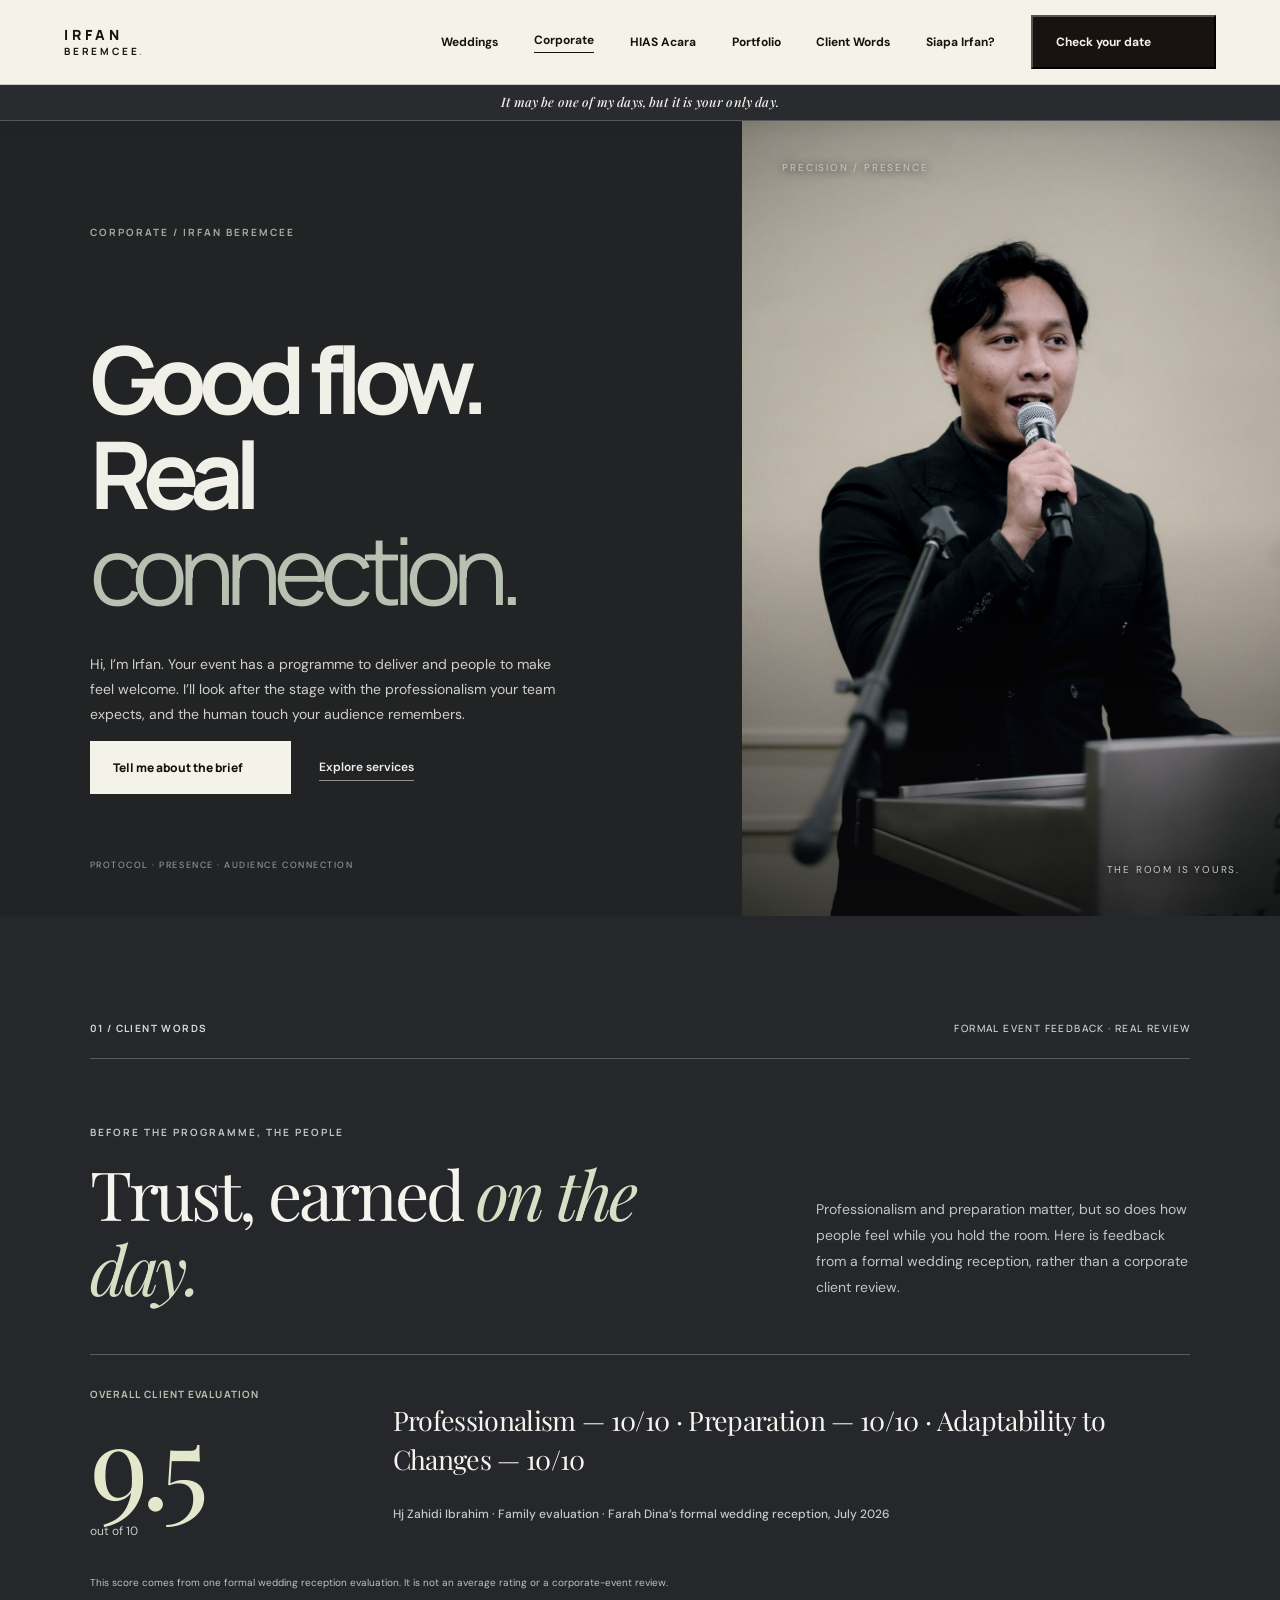
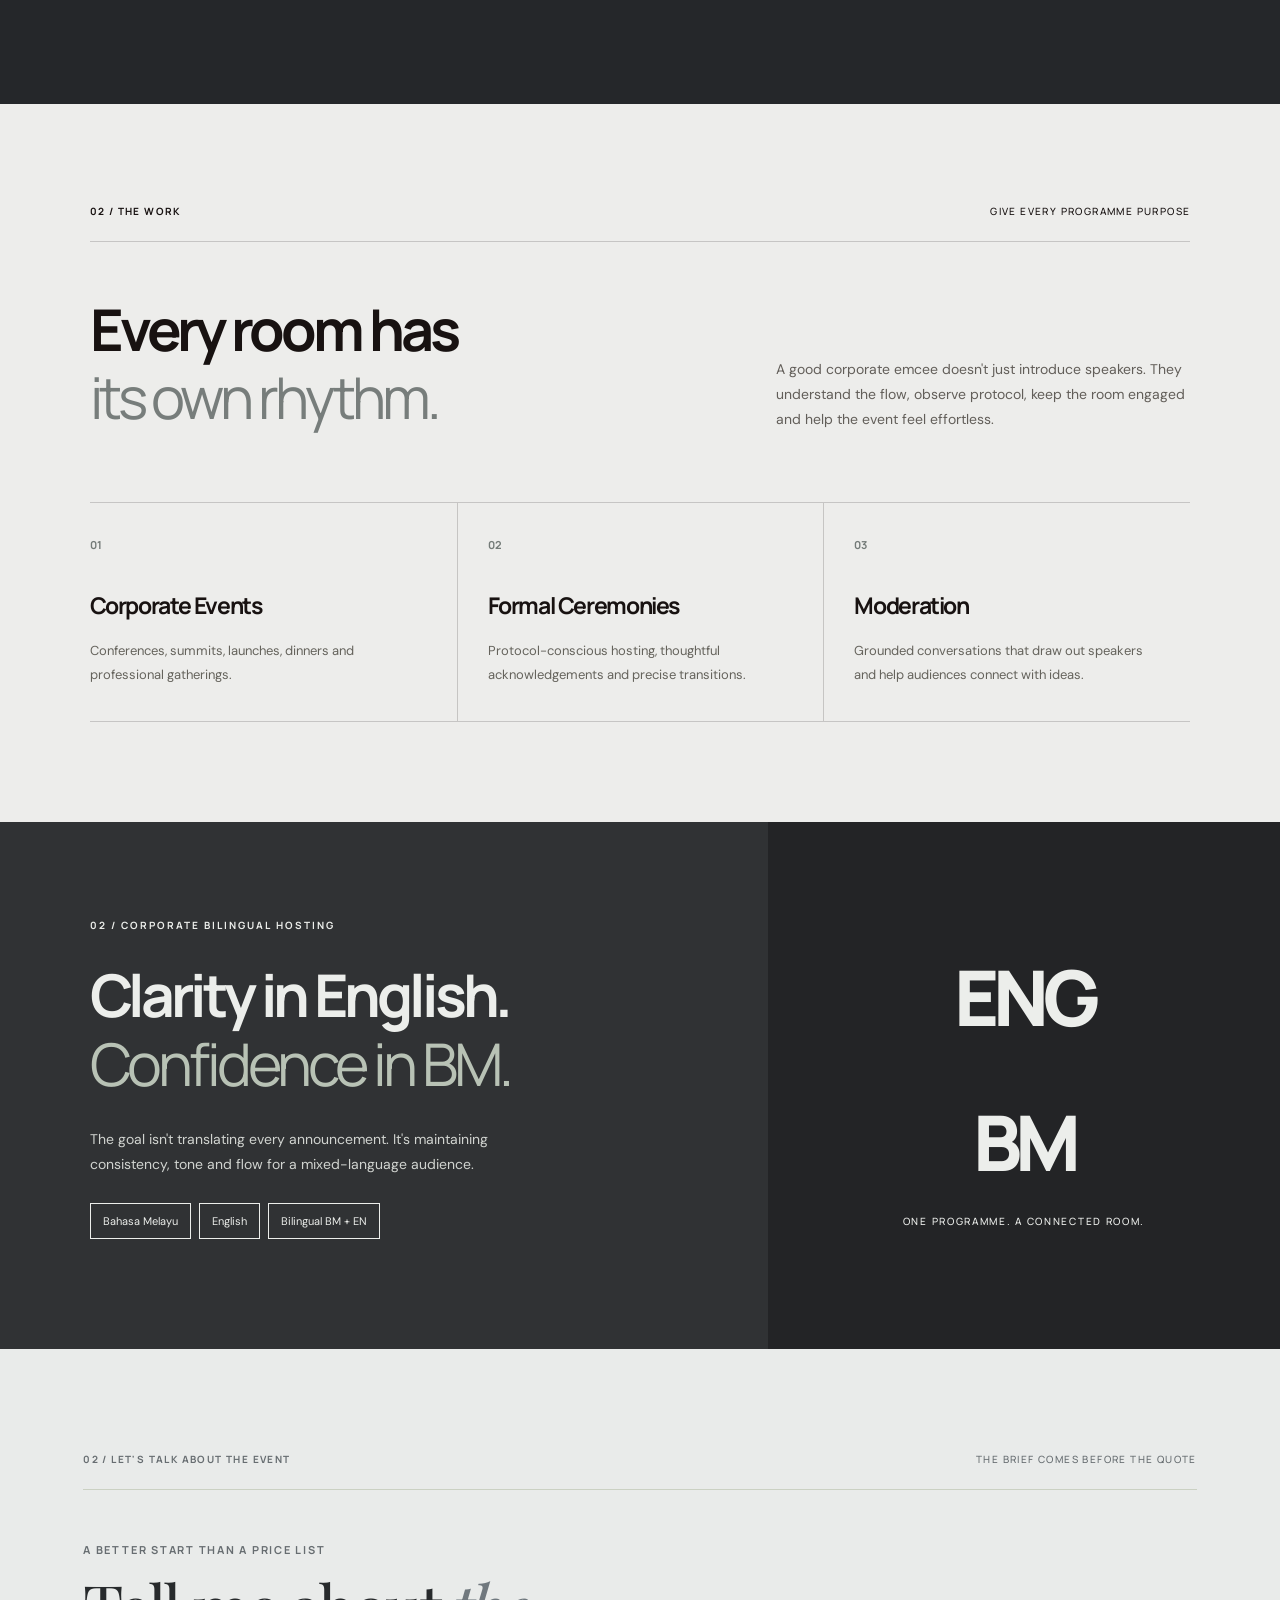
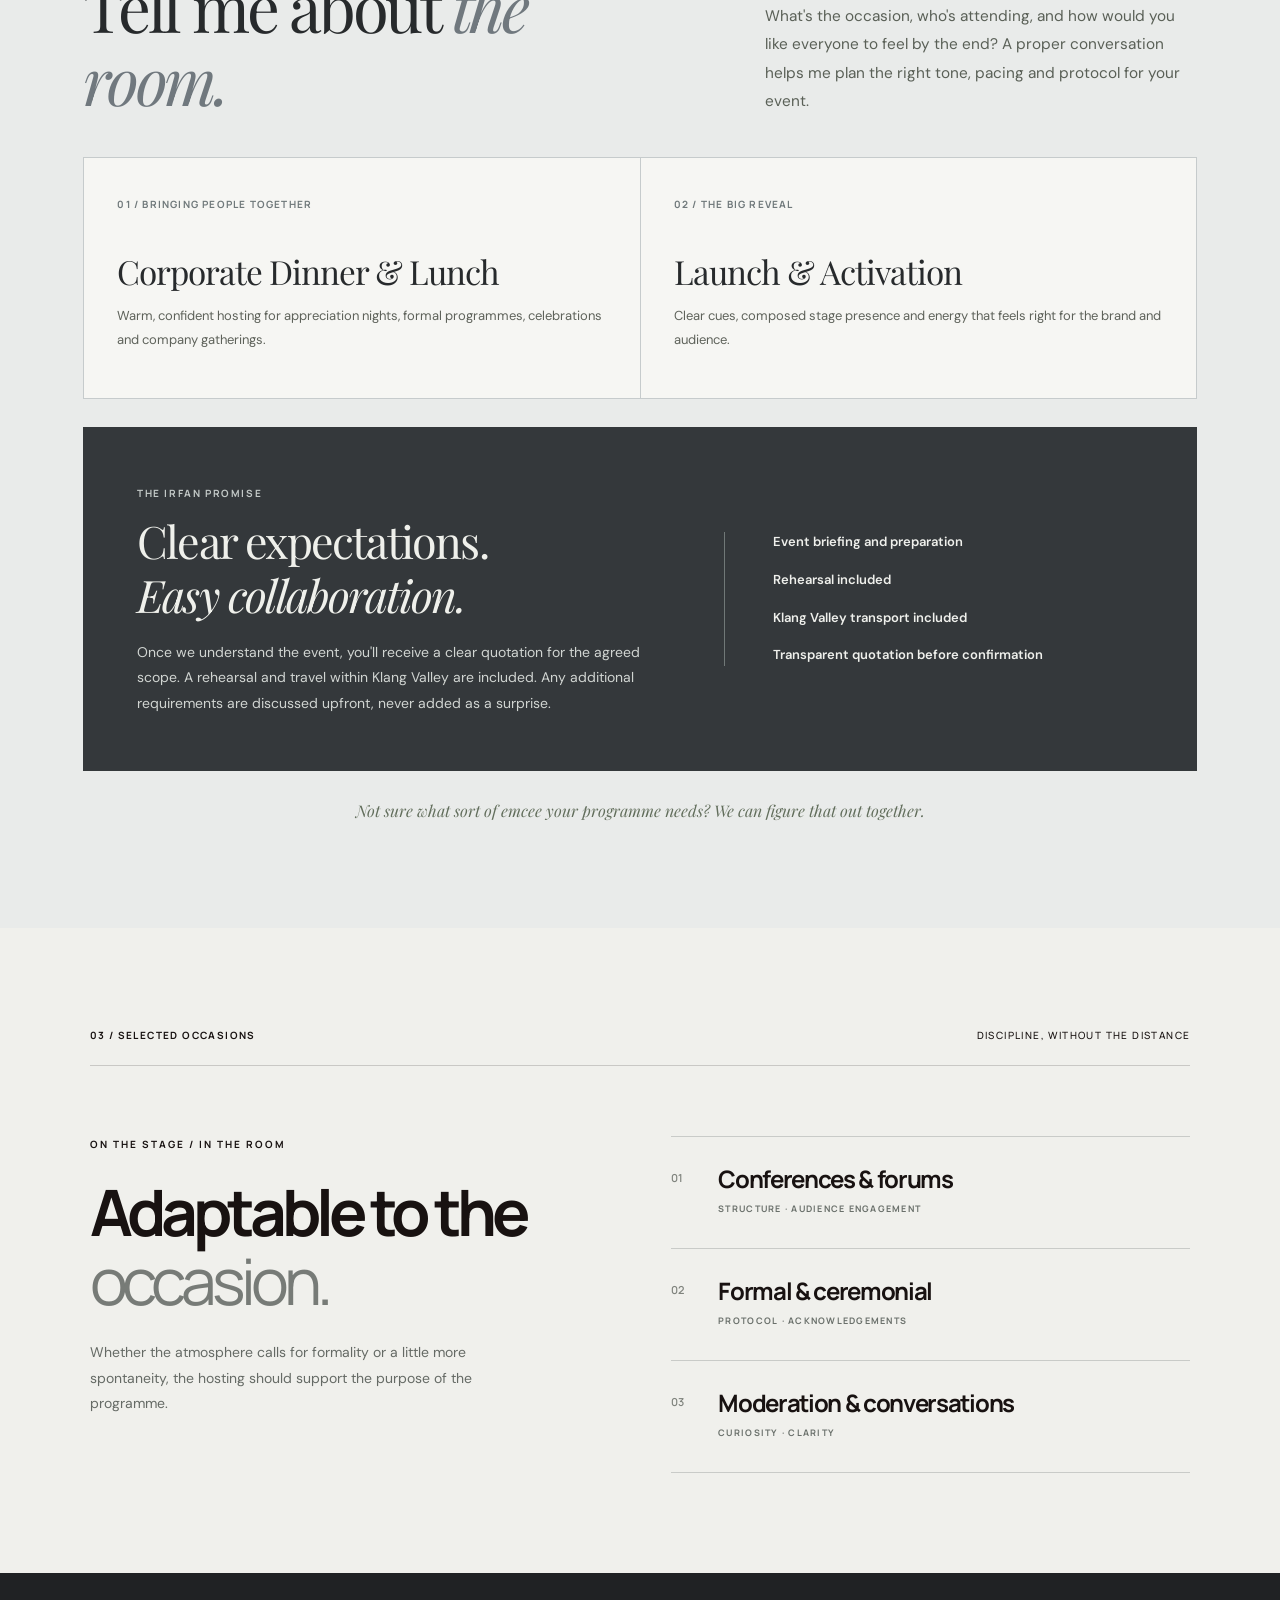
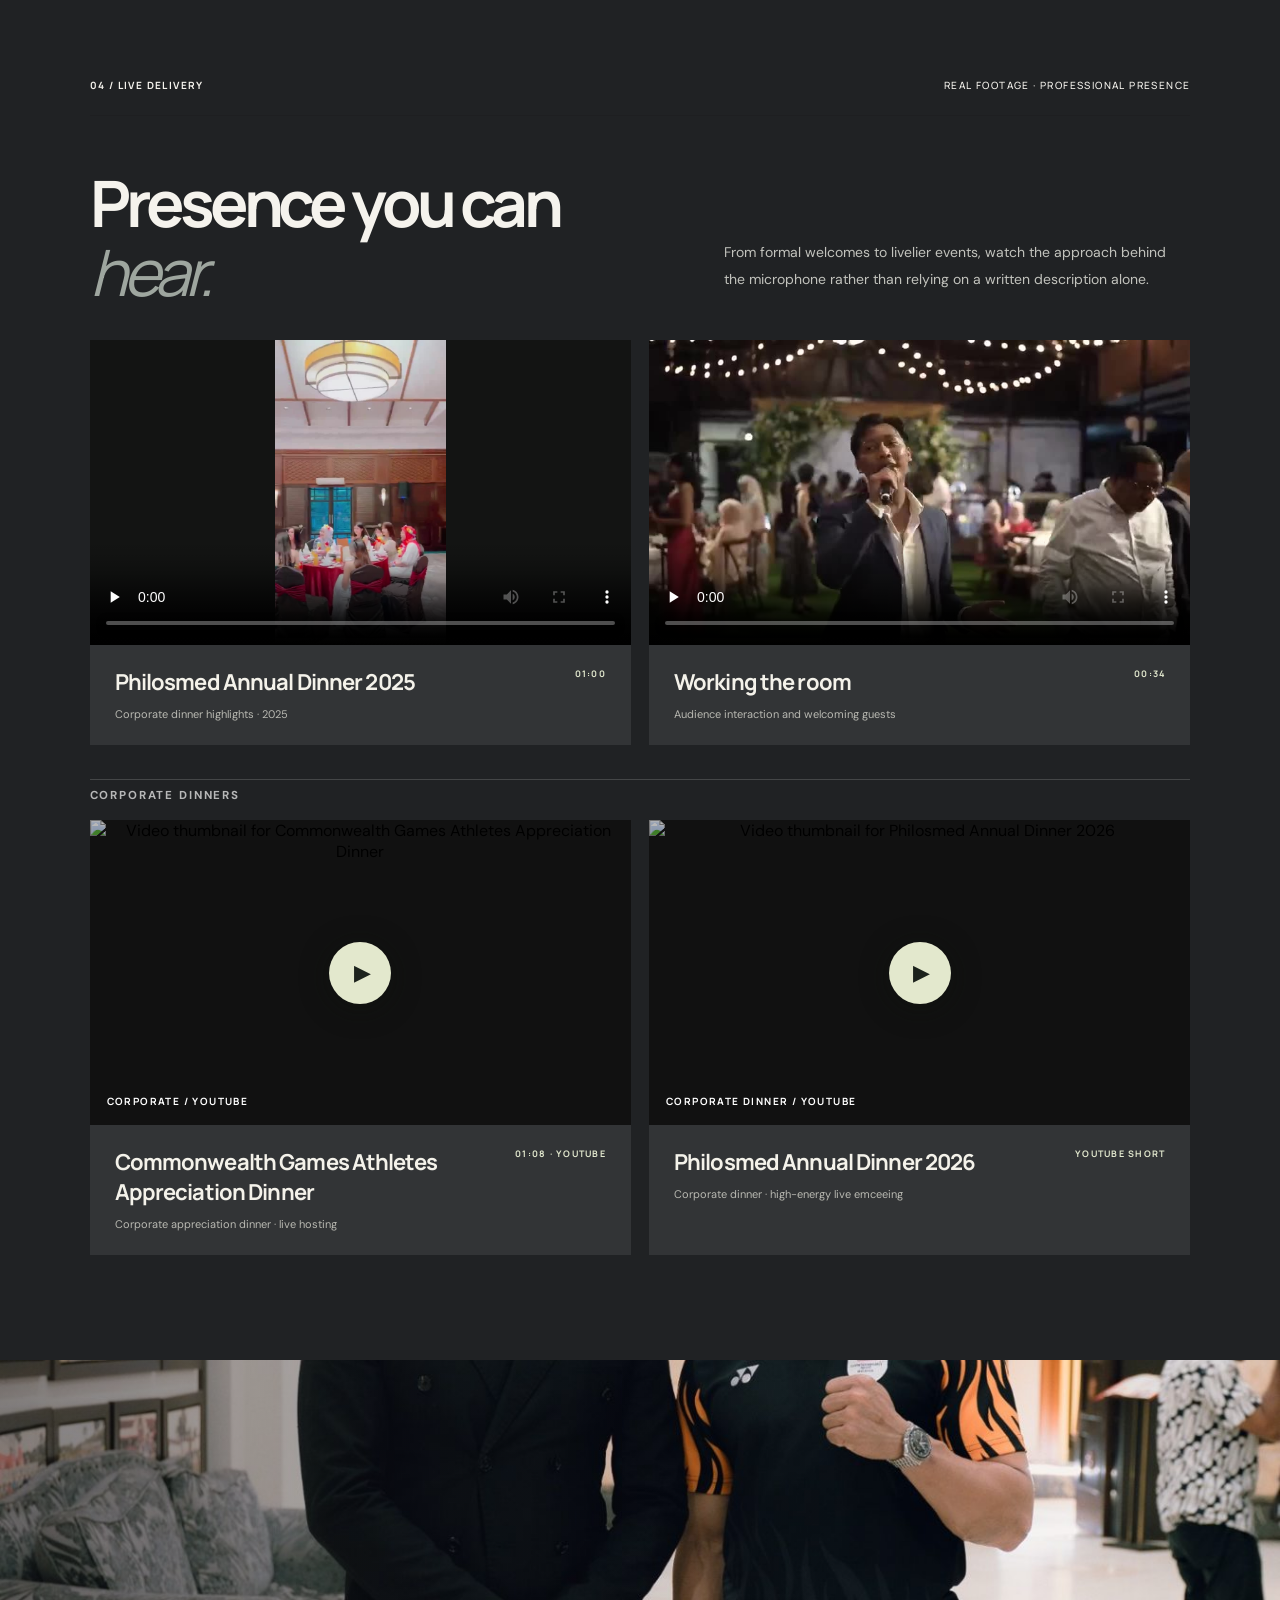
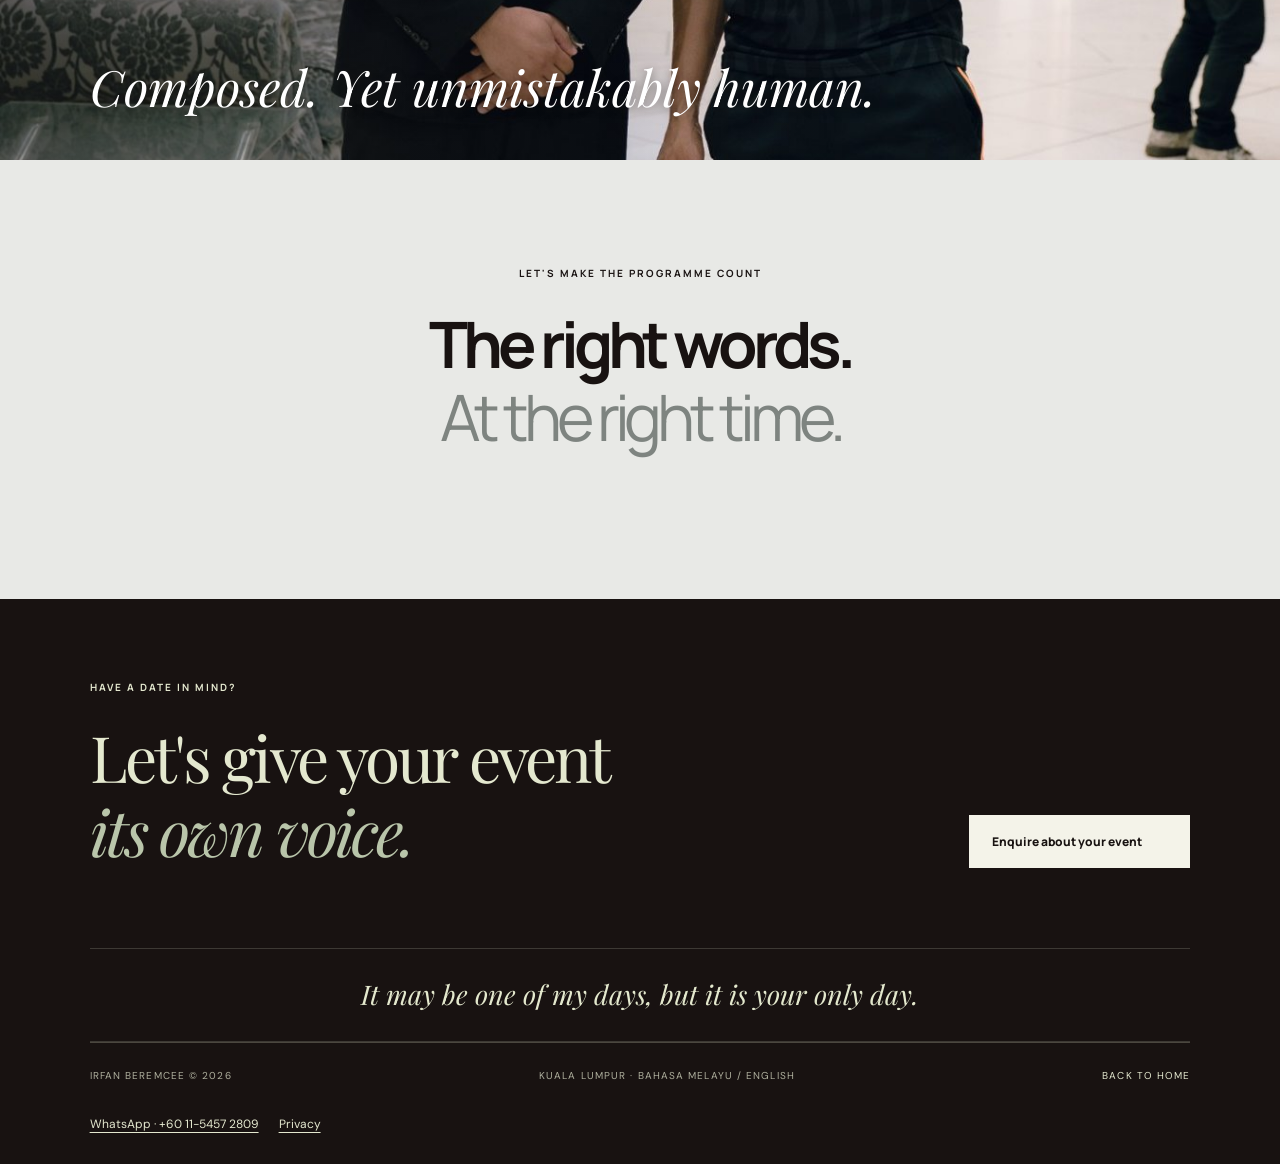
==== commit 998babd3: "Replace emoji glyphs with refined interface icons" ====
--- a/corporate.html
+++ b/corporate.html
@@ -24,8 +24,8 @@
 
 <body class="corporate-page">
 <a class="skip" href="#main">Skip to content</a>
-<header class="navbar"><a aria-label="Irfan Beremcee home" class="brand" href="index.html"><span>IRFAN</span><strong>BEREMCEE<span class="period">.</span></strong></a><button aria-controls="navlinks" aria-expanded="false" aria-label="Toggle navigation" class="menu-toggle" id="menuToggle" type="button">☰</button>
-<nav class="navlinks" id="navlinks" aria-label="Main navigation"><a href="weddings.html">Weddings</a><a aria-current="page" href="corporate.html">Corporate</a><a href="hias.html">HIAS Acara</a><a href="index.html#showreel">Portfolio</a><a href="corporate.html#corporate-client-words">Client Words</a><a href="index.html#about">Siapa Irfan?</a><button class="nav-action enquiry-trigger" data-enquiry="Corporate emcee" type="button">Check your date <span>↗</span></button></nav></header><div aria-label="Irfan Beremcee hosting philosophy" class="signature-ribbon" role="note"><span class="signature-ribbon-copy">It may be one of my days, but it is your only day.</span></div>
+<header class="navbar"><a aria-label="Irfan Beremcee home" class="brand" href="index.html"><span>IRFAN</span><strong>BEREMCEE<span class="period">.</span></strong></a><button aria-controls="navlinks" aria-expanded="false" aria-label="Toggle navigation" class="menu-toggle" id="menuToggle" type="button"><span class="menu-icon" aria-hidden="true"><i></i><i></i><i></i></span></button>
+<nav class="navlinks" id="navlinks" aria-label="Main navigation"><a href="weddings.html">Weddings</a><a aria-current="page" href="corporate.html">Corporate</a><a href="hias.html">HIAS Acara</a><a href="index.html#showreel">Portfolio</a><a href="corporate.html#corporate-client-words">Client Words</a><a href="index.html#about">Siapa Irfan?</a><button class="nav-action enquiry-trigger" data-enquiry="Corporate emcee" type="button">Check your date <span class="ui-arrow ui-arrow-ne" aria-hidden="true"></span></button></nav></header><div aria-label="Irfan Beremcee hosting philosophy" class="signature-ribbon" role="note"><span class="signature-ribbon-copy">It may be one of my days, but it is your only day.</span></div>
 
 <main id="main">
 <section class="corp-hero"><div class="corp-copy">
@@ -34,7 +34,7 @@
 </h1>
 <p>Hi, I’m Irfan. Your event has a programme to deliver and people to make feel welcome. I’ll look after the stage with the professionalism your team expects, and the human touch your audience remembers.</p>
 <div class="hero-actions">
-<button class="cta cta-ivory enquiry-trigger" data-enquiry="Corporate emcee" type="button">Tell me about the brief <span>↗</span></button><a class="under-link light-underline" href="#corporate-services">Explore services ↓</a>
+<button class="cta cta-ivory enquiry-trigger" data-enquiry="Corporate emcee" type="button">Tell me about the brief <span class="ui-arrow ui-arrow-ne" aria-hidden="true"></span></button><a class="under-link light-underline" href="#corporate-services">Explore services <span class="ui-arrow ui-arrow-down" aria-hidden="true"></span></a>
 </div>
 <span class="corp-bottom">PROTOCOL · PRESENCE · AUDIENCE CONNECTION</span>
 </div>
@@ -98,7 +98,7 @@
 </div>
 </div>
 <div class="corp-bilingual-side">
-<span>ENG</span><i>↔</i><span>BM</span><small>ONE PROGRAMME. A CONNECTED ROOM.</small>
+<span>ENG</span><i class="language-bridge" aria-hidden="true"></i><span>BM</span><small>ONE PROGRAMME. A CONNECTED ROOM.</small>
 </div></section>
 
 <section aria-labelledby="corporateConversationTitle" class="conversation-section conversation-section--corporate" id="corporate-experience">
@@ -129,7 +129,7 @@
 <p>Once we understand the event, you'll receive a clear quotation for the agreed scope. A rehearsal and travel within Klang Valley are included. Any additional requirements are discussed upfront, never added as a surprise.</p>
 </div>
 <div class="conversation-checks">
-<span>✓ Event briefing and preparation</span><span>✓ Rehearsal included</span><span>✓ Klang Valley transport included</span><span>✓ Transparent quotation before confirmation</span>
+<span class="feature-item"><i class="ui-check" aria-hidden="true"></i>Event briefing and preparation</span><span class="feature-item"><i class="ui-check" aria-hidden="true"></i>Rehearsal included</span><span class="feature-item"><i class="ui-check" aria-hidden="true"></i>Klang Valley transport included</span><span class="feature-item"><i class="ui-check" aria-hidden="true"></i>Transparent quotation before confirmation</span>
 </div>
 </div>
 <p class="conversation-whisper">Not sure what sort of emcee your programme needs? We can figure that out together.</p>
@@ -192,14 +192,14 @@
 <h3>Commonwealth Games Athletes Appreciation Dinner</h3>
 <p>Corporate appreciation dinner · live hosting</p>
 </div>
-<small><a href="https://www.youtube.com/watch?v=sQYtW431eq8" target="_blank" rel="noopener noreferrer">01:08 · YOUTUBE ↗</a></small>
+<small><a href="https://www.youtube.com/watch?v=sQYtW431eq8" target="_blank" rel="noopener noreferrer">01:08 · YOUTUBE <span class="ui-arrow ui-arrow-ne" aria-hidden="true"></span></a></small>
 </div></article>
 <article class="media-card media-card-youtube"><button aria-label="Play Philosmed Annual Dinner 2026 video" class="video-poster" data-video-play="7yYLe1Gh2vo" type="button"><img alt="Video thumbnail for Philosmed Annual Dinner 2026" loading="lazy" src="https://i.ytimg.com/vi/7yYLe1Gh2vo/hqdefault.jpg" referrerpolicy="no-referrer"><span aria-hidden="true" class="video-play-icon">▶</span><span class="video-index">CORPORATE DINNER / YOUTUBE</span></button><div class="media-info">
 <div>
 <h3>Philosmed Annual Dinner 2026</h3>
 <p>Corporate dinner · high-energy live emceeing</p>
 </div>
-<small><a href="https://www.youtube.com/watch?v=7yYLe1Gh2vo" target="_blank" rel="noopener noreferrer">YOUTUBE SHORT ↗</a></small>
+<small><a href="https://www.youtube.com/watch?v=7yYLe1Gh2vo" target="_blank" rel="noopener noreferrer">YOUTUBE SHORT <span class="ui-arrow ui-arrow-ne" aria-hidden="true"></span></a></small>
 </div></article>
 </div></section><div class="photo-break">
 <img alt="Irfan in a professional event environment" loading="lazy" src="assets/corporate-partner.jpg"><span>Composed. Yet unmistakably human.</span>
@@ -213,18 +213,18 @@
 <h2>Let's give your event<br><em>its own voice.</em>
 </h2>
 </div>
-<button class="cta cta-ivory enquiry-trigger" data-enquiry="Corporate emcee" type="button">Enquire about your event <span>↗</span></button>
+<button class="cta cta-ivory enquiry-trigger" data-enquiry="Corporate emcee" type="button">Enquire about your event <span class="ui-arrow ui-arrow-ne" aria-hidden="true"></span></button>
 </div>
 <p class="footer-signature">It may be one of my days, but it is your only day.</p>
 <div class="footer-bottom">
-<span>IRFAN BEREMCEE © <span id="year">2026</span></span><span>KUALA LUMPUR · BAHASA MELAYU / ENGLISH</span><a href="index.html">BACK TO HOME ↗</a>
+<span>IRFAN BEREMCEE © <span id="year">2026</span></span><span>KUALA LUMPUR · BAHASA MELAYU / ENGLISH</span><a href="index.html">BACK TO HOME <span class="ui-arrow ui-arrow-ne" aria-hidden="true"></span></a>
 </div>
 <div class="footer-contact">
-<a href="https://wa.me/601154572809?text=Hello%21%20I%20found%20IRFAN%20BEREMCEE%20through%20your%20website%20and%20would%20like%20to%20enquire%20about%20my%20event." target="_blank" rel="noopener noreferrer">WhatsApp · +60 11-5457 2809 ↗</a><button type="button" class="privacy-trigger">Privacy</button>
+<a href="https://wa.me/601154572809?text=Hello%21%20I%20found%20IRFAN%20BEREMCEE%20through%20your%20website%20and%20would%20like%20to%20enquire%20about%20my%20event." target="_blank" rel="noopener noreferrer">WhatsApp · +60 11-5457 2809 <span class="ui-arrow ui-arrow-ne" aria-hidden="true"></span></a><button type="button" class="privacy-trigger">Privacy</button>
 </div></footer>
 <dialog aria-labelledby="enquiryHeading" id="enquiryDialog">
 <form id="enquiryForm" aria-describedby="enquiryIntro">
-<button aria-label="Close enquiry dialog" class="modal-close" id="closeDialog" type="button">×</button>
+<button aria-label="Close enquiry dialog" class="modal-close" id="closeDialog" type="button"><span class="ui-close" aria-hidden="true"></span></button>
 <p class="overline">YOUR DATE · YOUR OCCASION</p>
 <h2 id="enquiryHeading">Let's see what<br><em>we can create.</em>
 </h2>
@@ -252,18 +252,18 @@
 </label><label>Location <input name="location" placeholder="Venue / city (if known)"></label>
 </div>
 <label>Anything we should know? <textarea name="notes" placeholder="Event type, timings, theme, guest count..." rows="2"></textarea></label>
-<button class="cta cta-espresso" type="submit">Prepare WhatsApp enquiry <span>↗</span></button>
+<button class="cta cta-espresso" type="submit">Prepare WhatsApp enquiry <span class="ui-arrow ui-arrow-ne" aria-hidden="true"></span></button>
 <p aria-live="polite" class="form-status" id="formStatus" role="status"></p>
 <div class="draft-result" hidden="" id="draftResult">
 <p class="overline">YOUR ENQUIRY MESSAGE</p>
 <textarea aria-label="Prepared WhatsApp message" id="draftText" readonly rows="9"></textarea><div class="draft-actions">
-<a id="openWhatsApp" href="https://wa.me/601154572809" target="_blank" rel="noopener noreferrer" class="cta cta-espresso" hidden="">Open WhatsApp ↗</a><button class="copy-draft" id="copyDraft" type="button">Copy enquiry text</button>
+<a id="openWhatsApp" href="https://wa.me/601154572809" target="_blank" rel="noopener noreferrer" class="cta cta-espresso" hidden="">Open WhatsApp <span class="ui-arrow ui-arrow-ne" aria-hidden="true"></span></a><button class="copy-draft" id="copyDraft" type="button">Copy enquiry text</button>
 </div>
 </div>
 <p class="privacy-note">Your message is prepared on your device and passed to WhatsApp when it opens. Press Send there to submit your enquiry. Your date is reserved only after personal confirmation. <button type="button" class="privacy-trigger">Privacy information</button></p>
 </form></dialog>
 <dialog id="privacyDialog" aria-labelledby="privacyHeading" aria-describedby="privacyIntro"><div class="privacy-content">
-<button type="button" class="modal-close" id="closePrivacy" aria-label="Close privacy information">×</button>
+<button type="button" class="modal-close" id="closePrivacy" aria-label="Close privacy information"><span class="ui-close" aria-hidden="true"></span></button>
 <p class="overline">YOUR DETAILS · YOUR CHOICE</p>
 <h2 id="privacyHeading">Privacy, plainly.</h2>
 <p id="privacyIntro">This information applies to enquiries for IRFAN BEREMCEE and HIAS Acara.</p>
@@ -271,7 +271,7 @@
 <p>The form prepares your message on your device. Preparing an enquiry opens WhatsApp with that message. We receive it in our business conversation when you press Send. This website does not save your form entries or confirm a booking.</p>
 <h3>External services</h3>
 <p>This website uses Google Fonts and YouTube thumbnails, which may connect to Google as the page loads. Choosing a YouTube video loads its player. WhatsApp handles your enquiry under its own privacy policy. These services may receive technical information such as your IP address.</p>
-<p><a href="https://policies.google.com/privacy" target="_blank" rel="noopener noreferrer">Google privacy policy ↗</a><br><a href="https://www.whatsapp.com/legal/privacy-policy" target="_blank" rel="noopener noreferrer">WhatsApp privacy policy ↗</a></p>
+<p><a href="https://policies.google.com/privacy" target="_blank" rel="noopener noreferrer">Google privacy policy <span class="ui-arrow ui-arrow-ne" aria-hidden="true"></span></a><br><a href="https://www.whatsapp.com/legal/privacy-policy" target="_blank" rel="noopener noreferrer">WhatsApp privacy policy <span class="ui-arrow ui-arrow-ne" aria-hidden="true"></span></a></p>
 <h3>How we use your message</h3>
 <p>We use the details you send to discuss your event, check availability and arrange the agreed service. To correct your information or ask about deleting enquiry details, contact us on <a href="https://wa.me/601154572809" target="_blank" rel="noopener noreferrer">WhatsApp at +60 11-5457 2809</a>.</p>
 <p>No analytics or tracking code has been added to this website.</p>
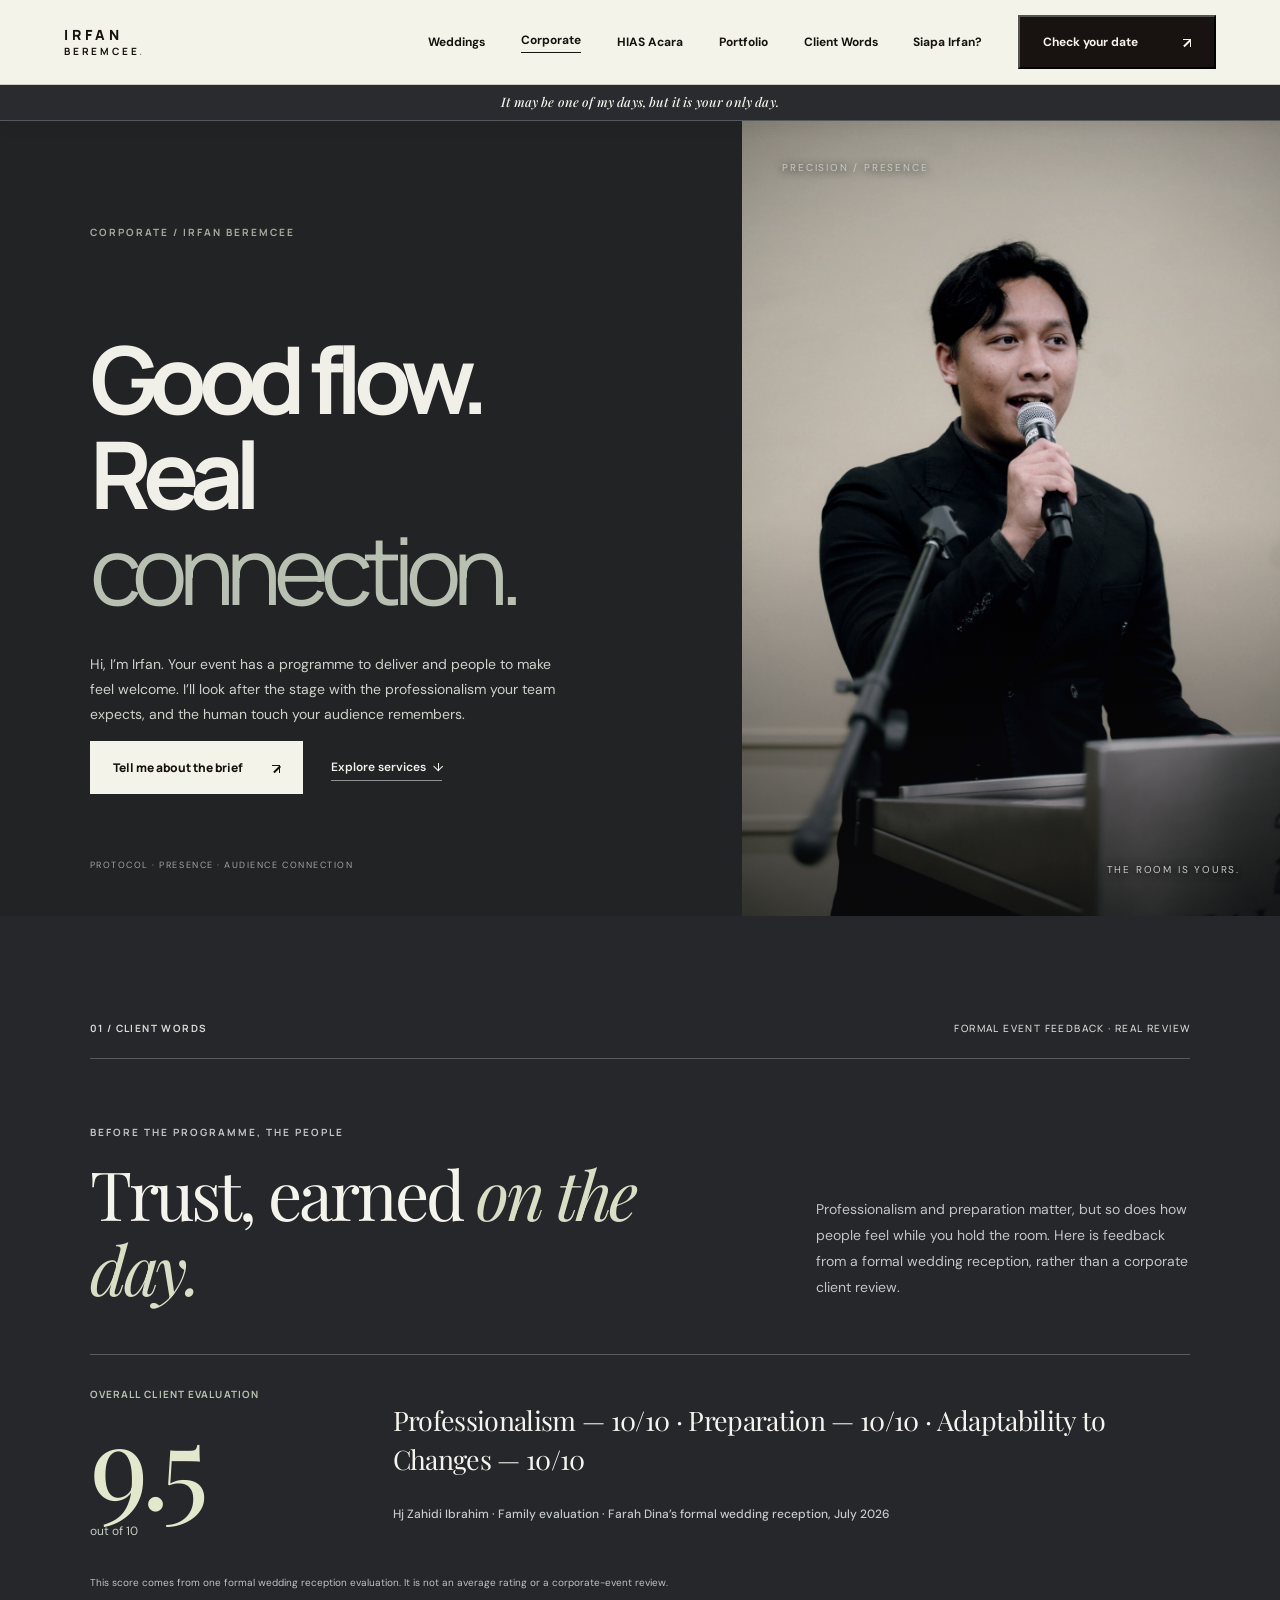
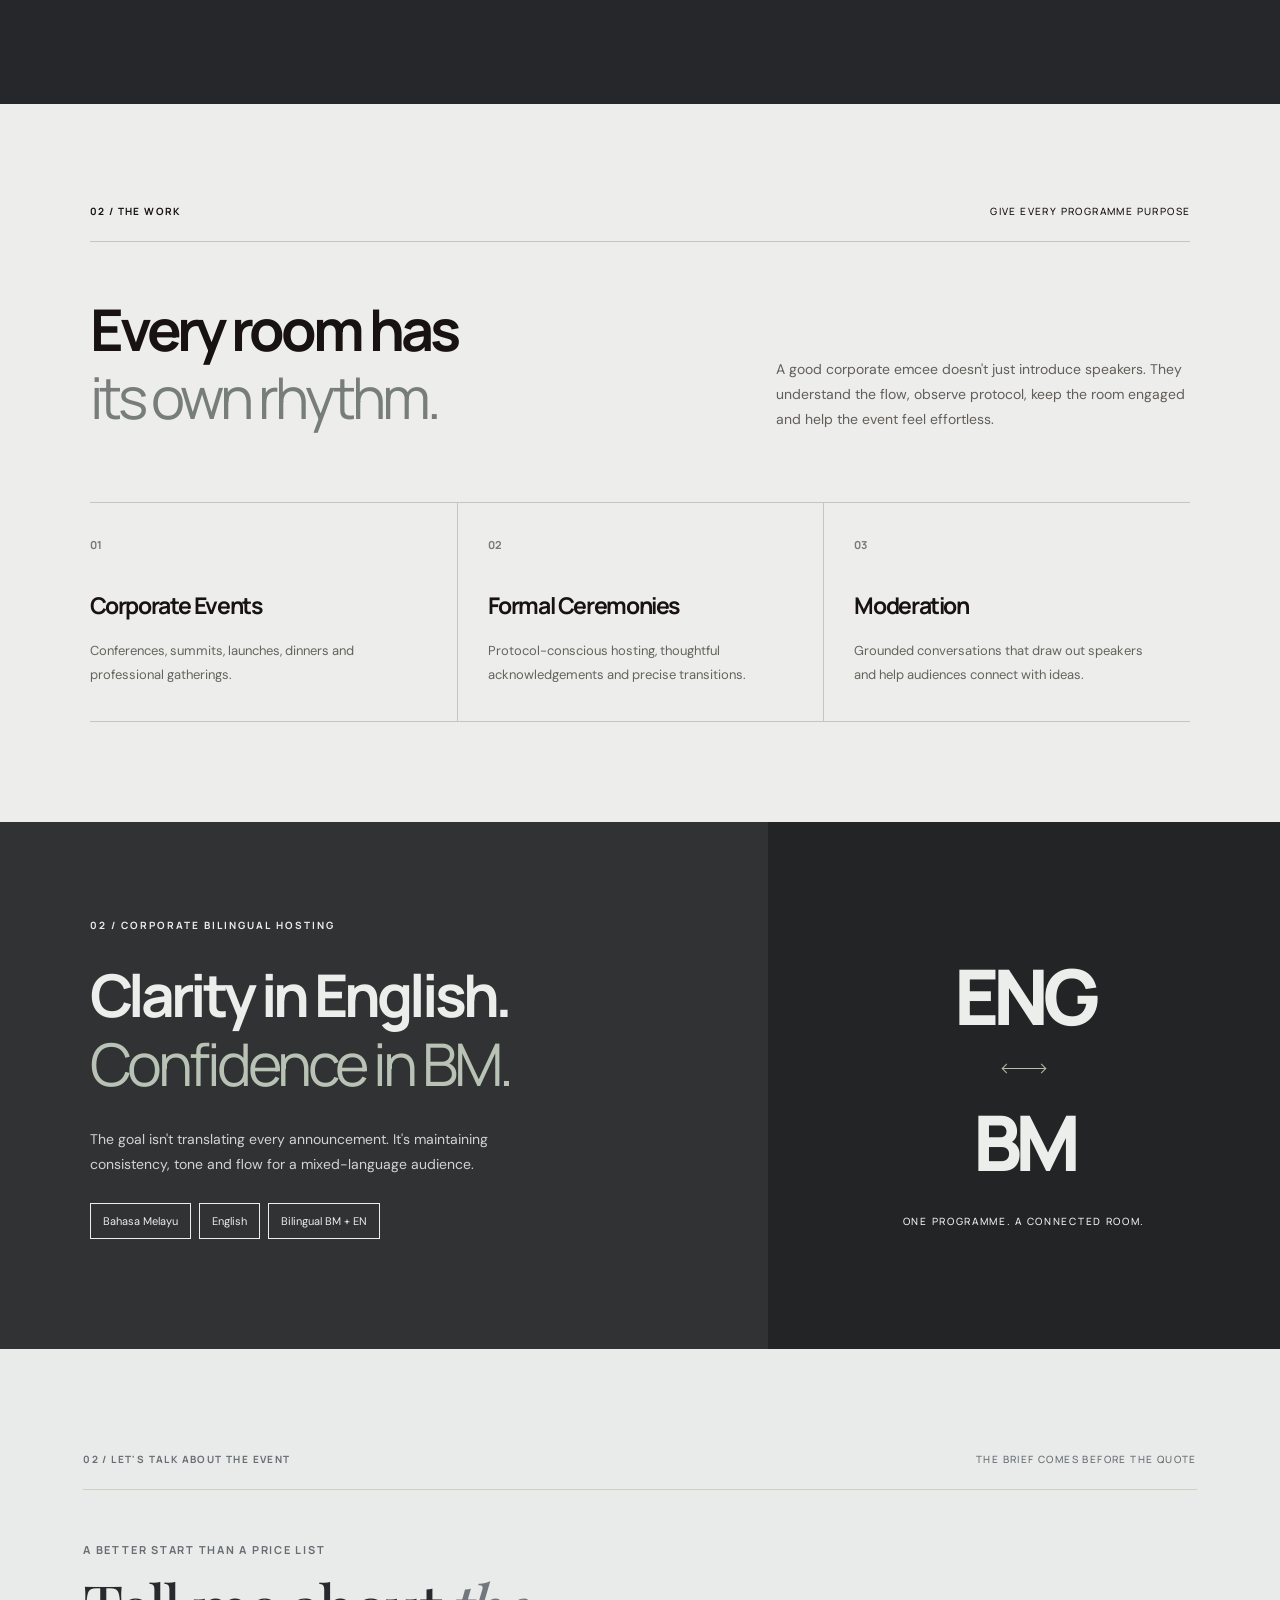
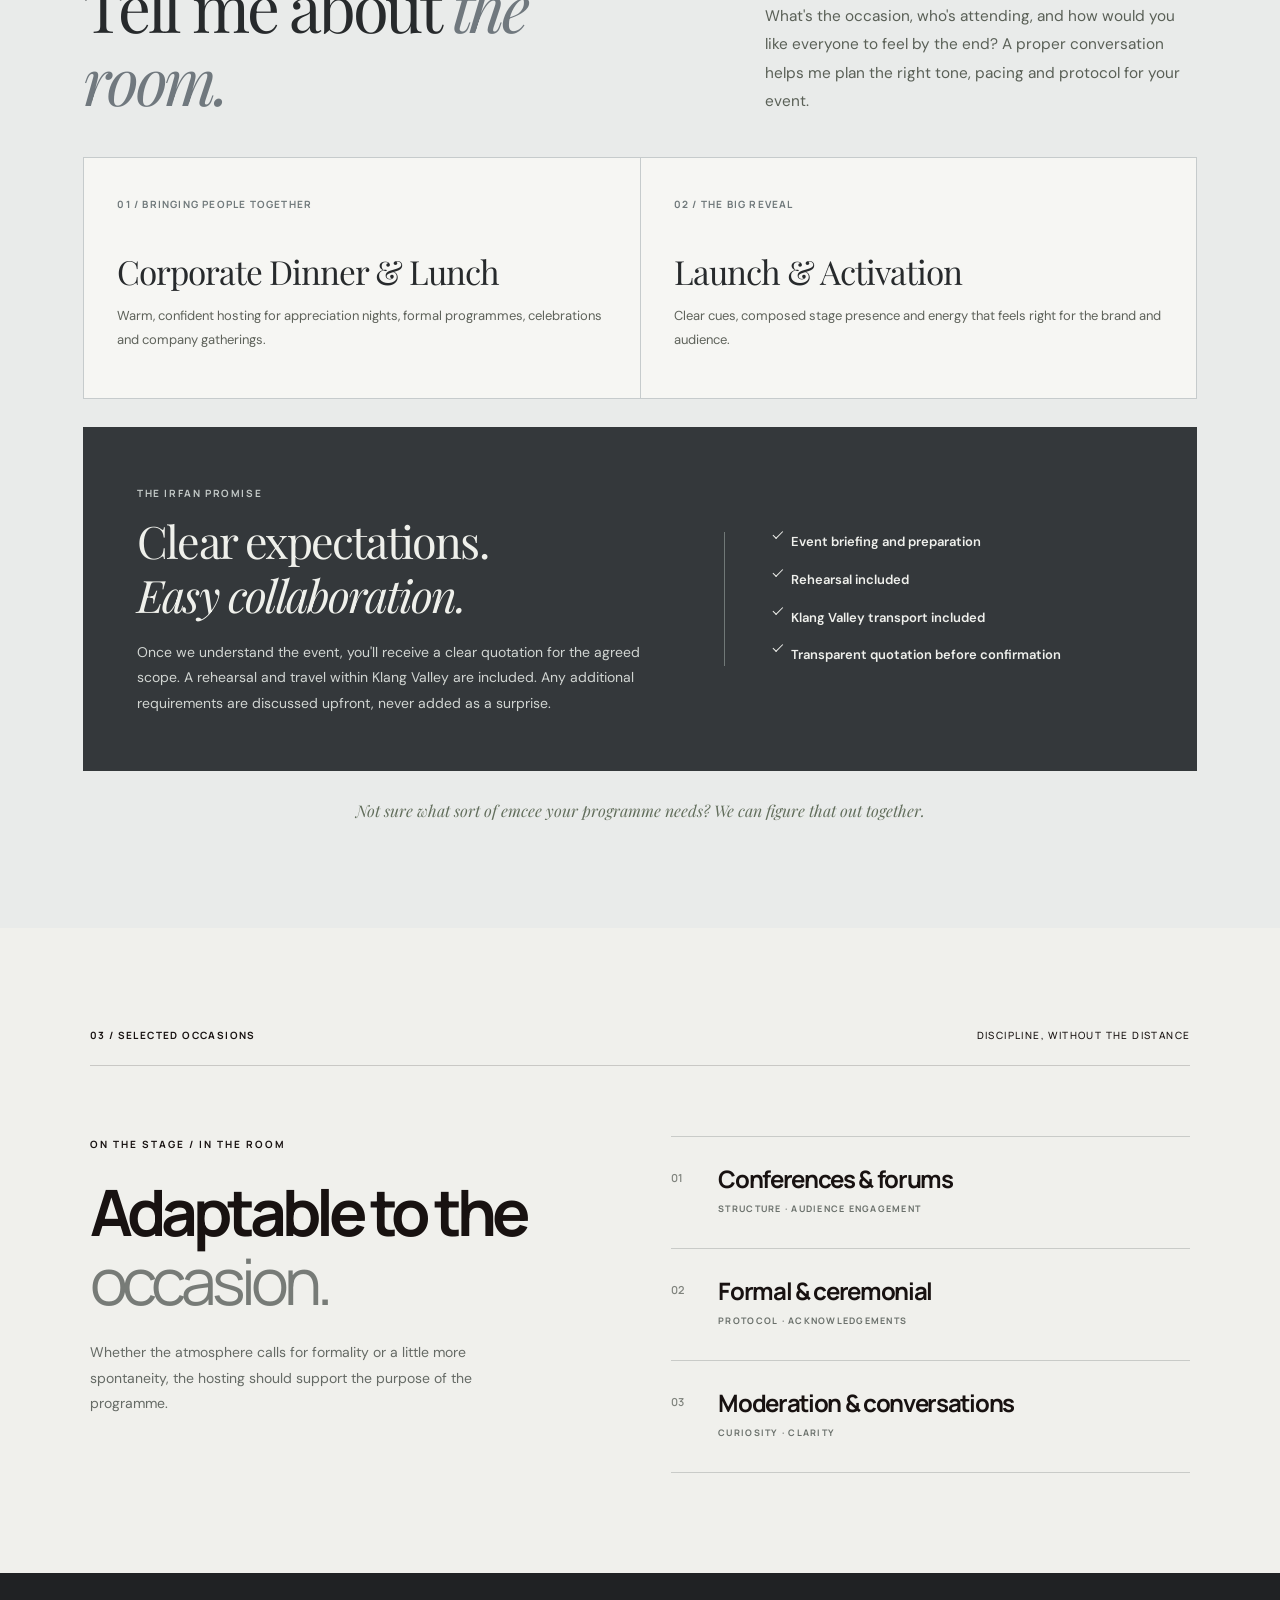
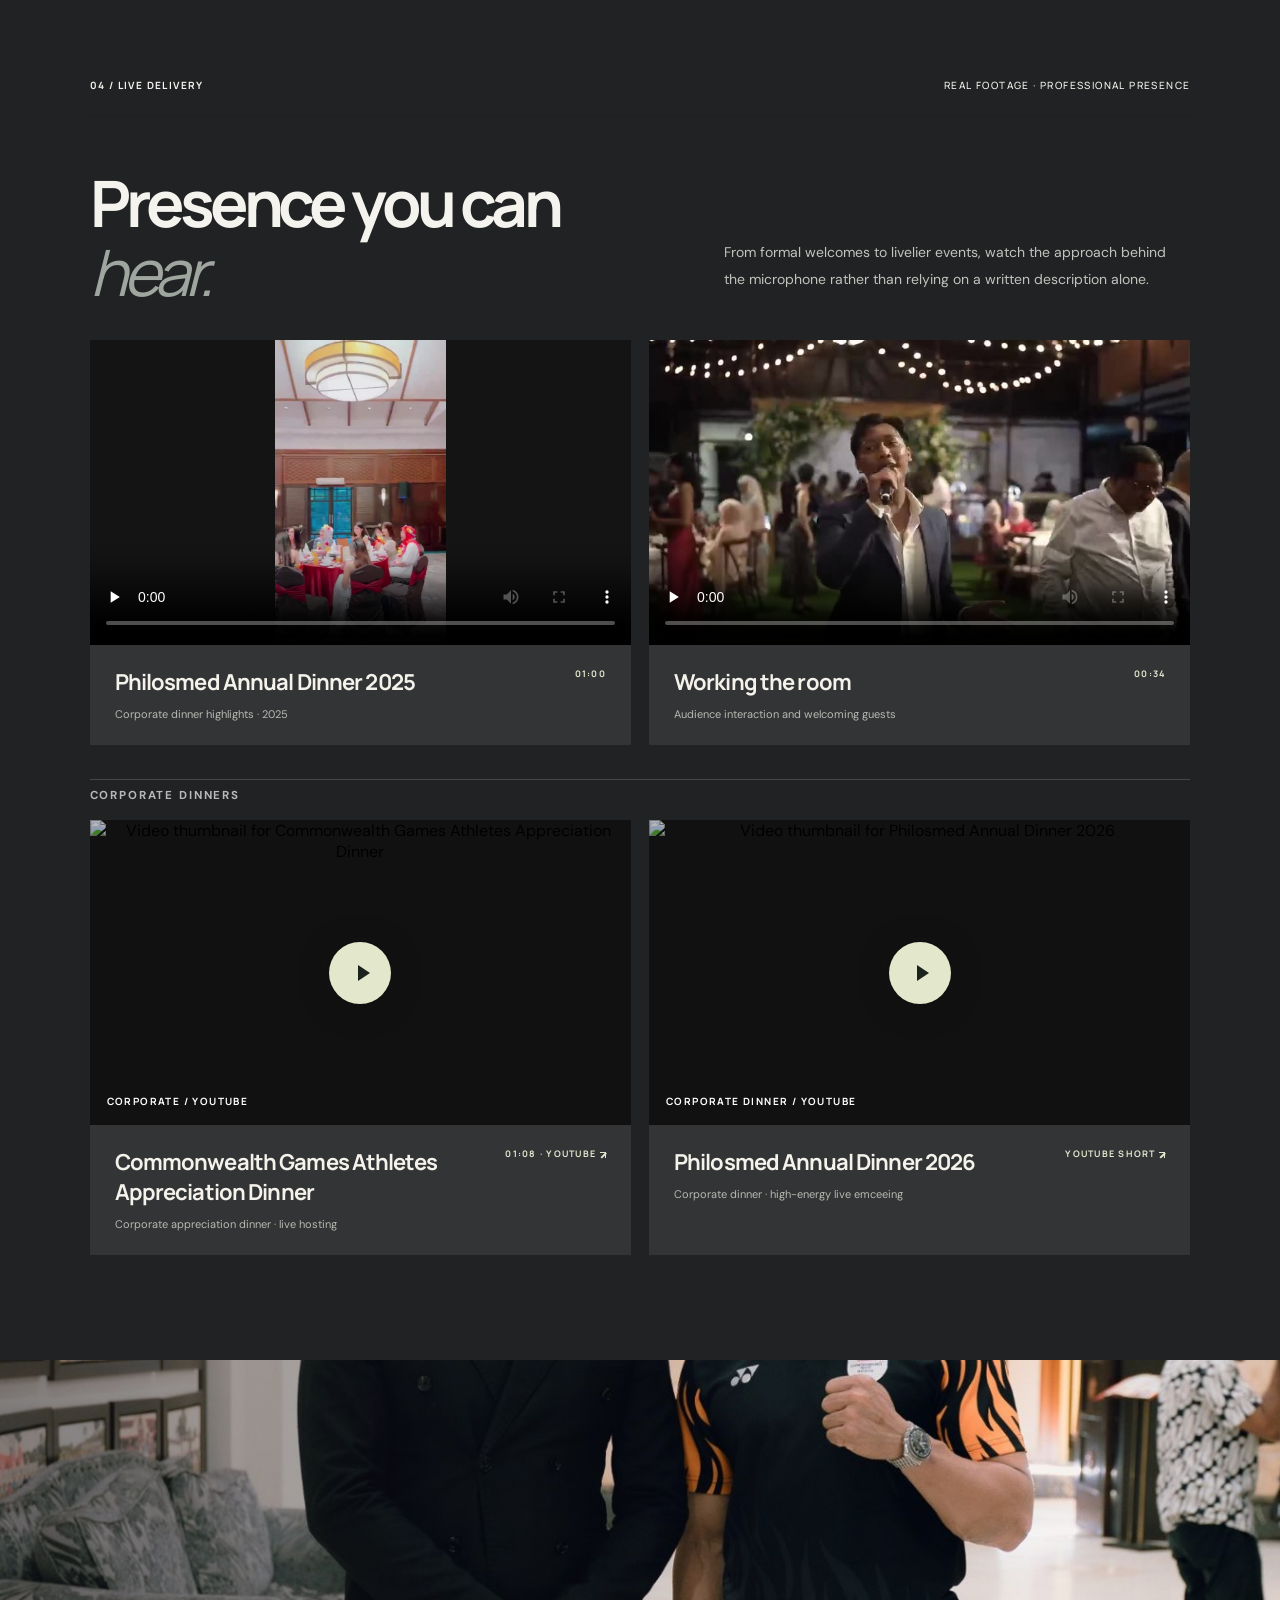
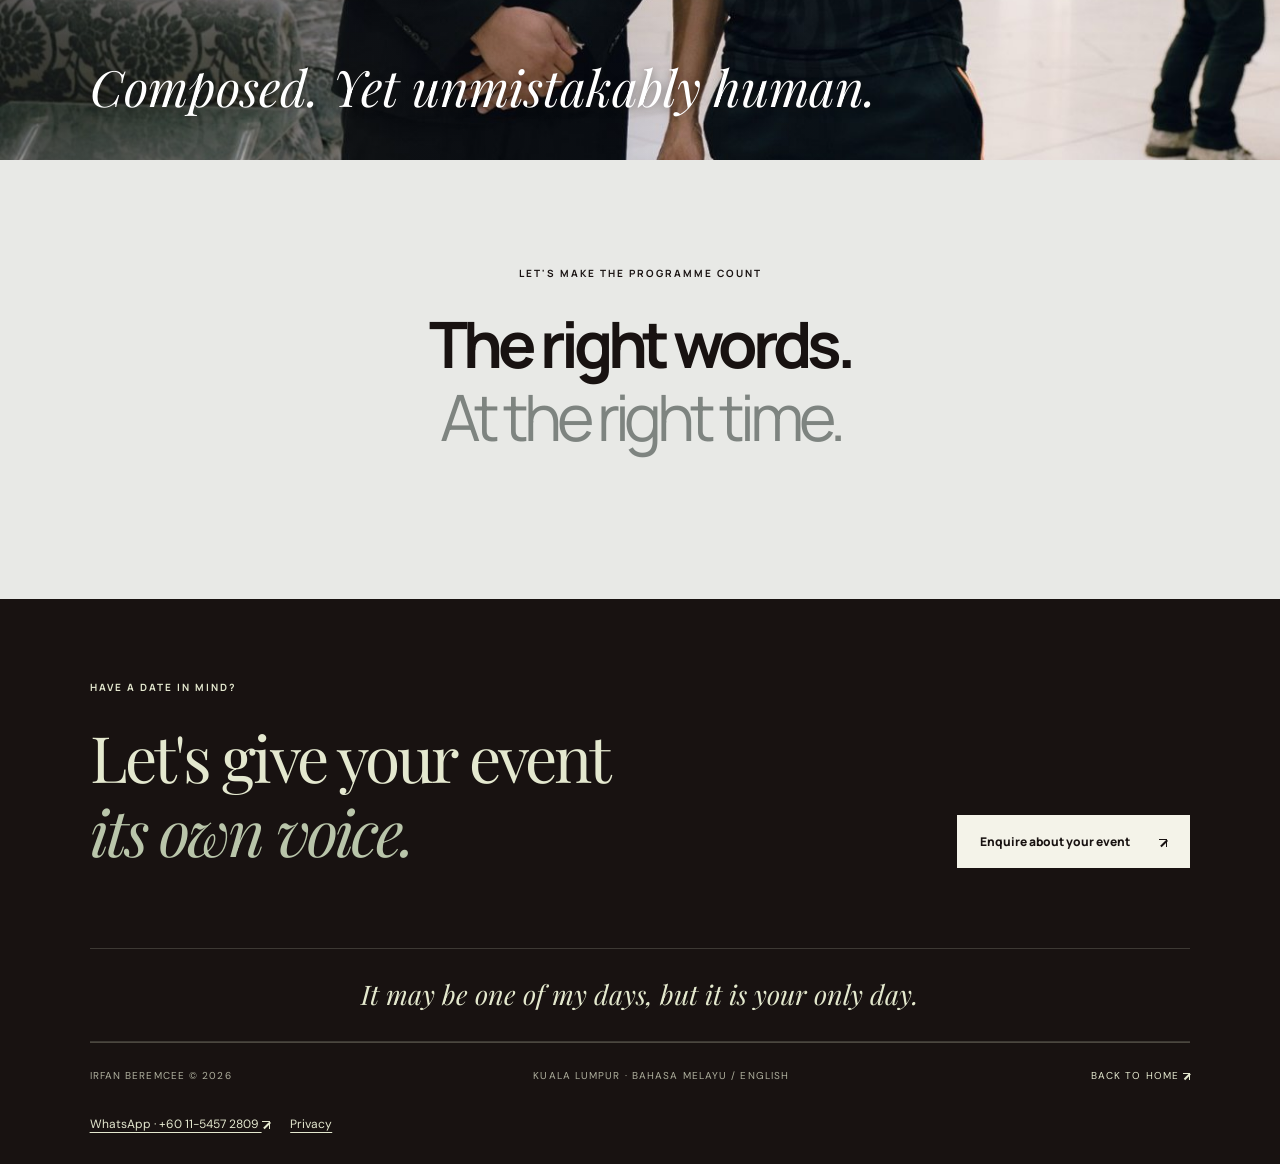
==== commit c4a7675d: "Finish professional icon cleanup" ====
--- a/corporate.html
+++ b/corporate.html
@@ -19,7 +19,7 @@
 <link href="v14.css" rel="stylesheet">
 <link href="v15.css" rel="stylesheet">
 <link href="v16.css?v=20261116d" rel="stylesheet">
-<script defer src="youtube-gallery.js"></script><link href="refinements.css" rel="stylesheet">
+<script defer src="youtube-gallery.js"></script><link href="refinements.css?v=20261116-icons" rel="stylesheet">
 </head>
 
 <body class="corporate-page">
@@ -187,14 +187,14 @@
 <small>00:34</small>
 </div></article>
 <p class="media-row-label">CORPORATE DINNERS</p>
-<article class="media-card media-card-youtube"><button aria-label="Play Commonwealth Games Athletes Appreciation Dinner" class="video-poster" data-video-play="sQYtW431eq8" type="button"><img alt="Video thumbnail for Commonwealth Games Athletes Appreciation Dinner" loading="lazy" src="https://i.ytimg.com/vi/sQYtW431eq8/hqdefault.jpg" referrerpolicy="no-referrer"><span aria-hidden="true" class="video-play-icon">▶</span><span class="video-index">CORPORATE / YOUTUBE</span></button><div class="media-info">
+<article class="media-card media-card-youtube"><button aria-label="Play Commonwealth Games Athletes Appreciation Dinner" class="video-poster" data-video-play="sQYtW431eq8" type="button"><img alt="Video thumbnail for Commonwealth Games Athletes Appreciation Dinner" loading="lazy" src="https://i.ytimg.com/vi/sQYtW431eq8/hqdefault.jpg" referrerpolicy="no-referrer"><span aria-hidden="true" class="video-play-icon"></span><span class="video-index">CORPORATE / YOUTUBE</span></button><div class="media-info">
 <div>
 <h3>Commonwealth Games Athletes Appreciation Dinner</h3>
 <p>Corporate appreciation dinner · live hosting</p>
 </div>
 <small><a href="https://www.youtube.com/watch?v=sQYtW431eq8" target="_blank" rel="noopener noreferrer">01:08 · YOUTUBE <span class="ui-arrow ui-arrow-ne" aria-hidden="true"></span></a></small>
 </div></article>
-<article class="media-card media-card-youtube"><button aria-label="Play Philosmed Annual Dinner 2026 video" class="video-poster" data-video-play="7yYLe1Gh2vo" type="button"><img alt="Video thumbnail for Philosmed Annual Dinner 2026" loading="lazy" src="https://i.ytimg.com/vi/7yYLe1Gh2vo/hqdefault.jpg" referrerpolicy="no-referrer"><span aria-hidden="true" class="video-play-icon">▶</span><span class="video-index">CORPORATE DINNER / YOUTUBE</span></button><div class="media-info">
+<article class="media-card media-card-youtube"><button aria-label="Play Philosmed Annual Dinner 2026 video" class="video-poster" data-video-play="7yYLe1Gh2vo" type="button"><img alt="Video thumbnail for Philosmed Annual Dinner 2026" loading="lazy" src="https://i.ytimg.com/vi/7yYLe1Gh2vo/hqdefault.jpg" referrerpolicy="no-referrer"><span aria-hidden="true" class="video-play-icon"></span><span class="video-index">CORPORATE DINNER / YOUTUBE</span></button><div class="media-info">
 <div>
 <h3>Philosmed Annual Dinner 2026</h3>
 <p>Corporate dinner · high-energy live emceeing</p>
--- a/refinements.css
+++ b/refinements.css
@@ -27,3 +27,31 @@
   .carousel-dots button, .carousel-dots button.active { width: 44px; height: 44px; min-width: 44px; }
   .menu-toggle, .modal-close { min-width: 44px; min-height: 44px; }
 }
+
+
+/* Refined interface icon system: CSS-drawn, consistent across devices */
+.ui-arrow{display:inline-block;width:.72em;height:.72em;position:relative;flex:0 0 auto;color:currentColor}
+.ui-arrow::before{content:"";position:absolute;width:.58em;height:.58em;border-top:1.5px solid currentColor;border-right:1.5px solid currentColor}
+.ui-arrow-ne::before{right:.02em;top:.12em}
+.ui-arrow-ne::after{content:"";position:absolute;width:.78em;height:1.5px;background:currentColor;transform:rotate(-45deg);transform-origin:right center;right:.03em;top:.12em}
+.ui-arrow-down::before{width:.48em;height:.48em;left:.1em;top:.02em;transform:rotate(135deg)}
+.ui-arrow-down::after{content:"";position:absolute;width:1.5px;height:.7em;background:currentColor;left:.36em;top:0}
+.ui-arrow-left::before,.ui-arrow-right::before{width:.42em;height:.42em;top:.13em}
+.ui-arrow-left::before{left:.08em;transform:rotate(-135deg)}
+.ui-arrow-right::before{right:.08em;transform:rotate(45deg)}
+.ui-arrow-left::after,.ui-arrow-right::after{content:"";position:absolute;width:.68em;height:1.5px;background:currentColor;top:.36em}
+.ui-arrow-left::after{left:.08em}.ui-arrow-right::after{right:.08em}
+.menu-icon{width:22px;height:16px;display:inline-flex;flex-direction:column;justify-content:space-between}
+.menu-icon i{display:block;width:100%;height:1.5px;background:currentColor;border-radius:1px}
+.ui-close{display:block;width:18px;height:18px;position:relative}
+.ui-close::before,.ui-close::after{content:"";position:absolute;left:8px;top:0;width:1.5px;height:18px;background:currentColor}
+.ui-close::before{transform:rotate(45deg)}.ui-close::after{transform:rotate(-45deg)}
+.ui-check{display:inline-block;width:.78em;height:.42em;border-left:1.5px solid currentColor;border-bottom:1.5px solid currentColor;transform:rotate(-45deg);margin-right:.55em;position:relative;top:-.08em;flex:0 0 auto}
+.feature-item{display:flex;align-items:flex-start}
+.video-play-icon{font-size:0}
+.video-play-icon::before{content:"";display:block;width:0;height:0;border-top:8px solid transparent;border-bottom:8px solid transparent;border-left:12px solid currentColor;margin-left:3px}
+.ticker-separator{display:inline-block;width:6px;height:6px;background:currentColor;transform:rotate(45deg);opacity:.72}
+.language-bridge{display:inline-block;width:42px;height:1px;background:currentColor;position:relative}
+.language-bridge::before,.language-bridge::after{content:"";position:absolute;top:-3px;width:6px;height:6px;border-top:1px solid currentColor;border-right:1px solid currentColor}
+.language-bridge::before{left:0;transform:rotate(-135deg)}.language-bridge::after{right:0;transform:rotate(45deg)}
+.cta .ui-arrow,.nav-action .ui-arrow,.inline-editorial-link .ui-arrow,.under-link .ui-arrow{margin-left:.35em}
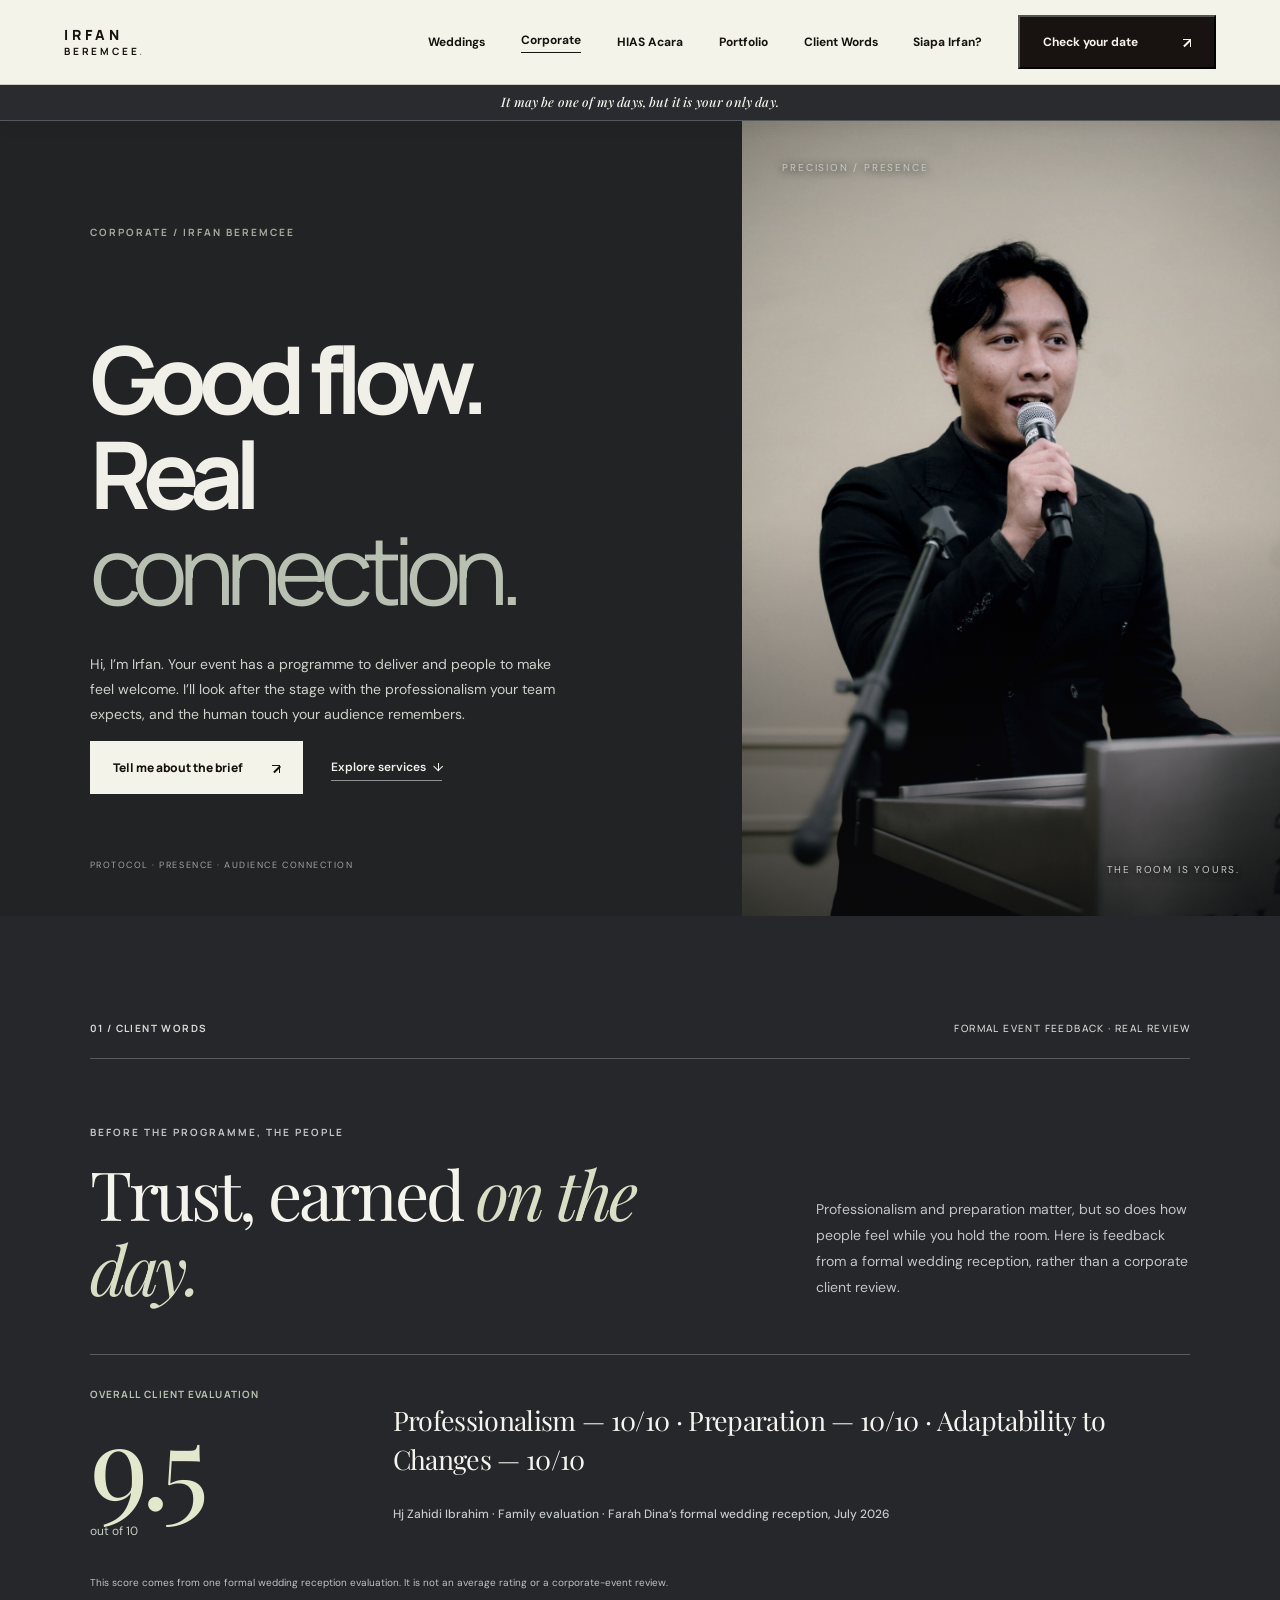
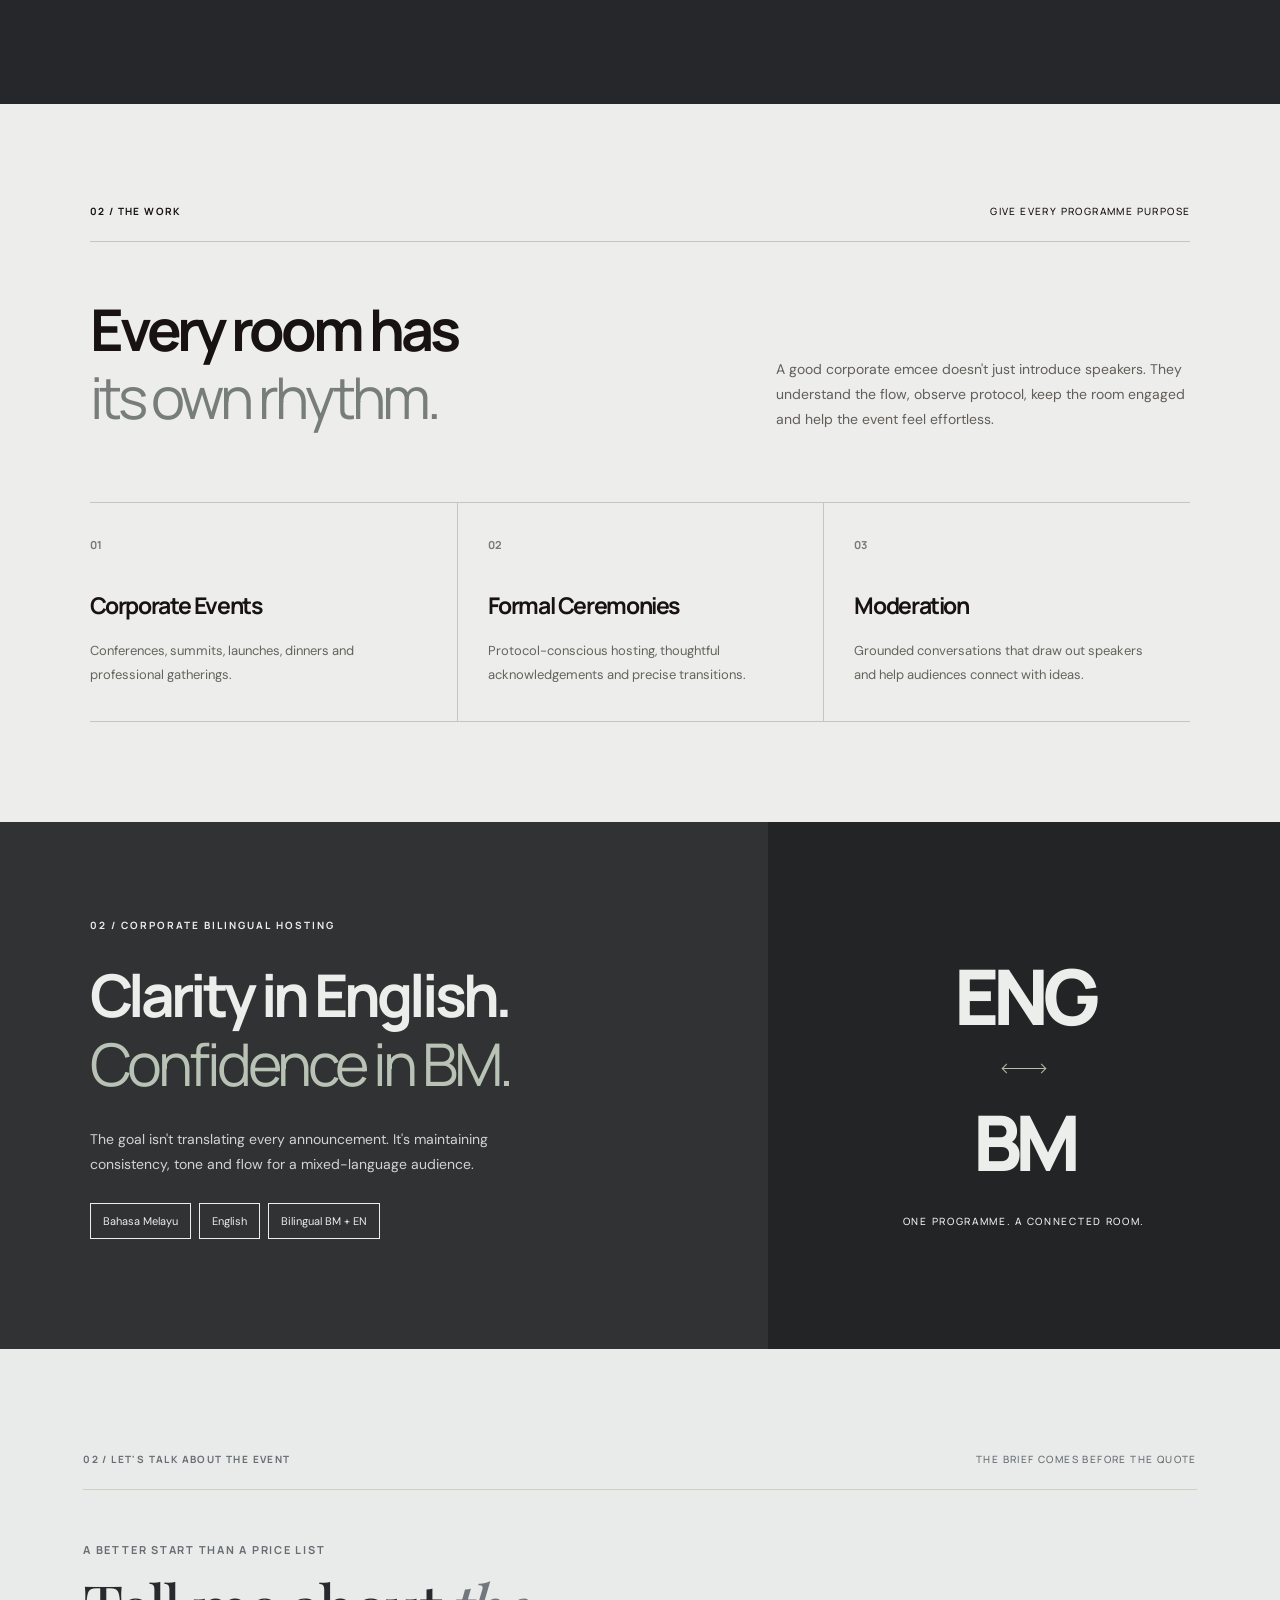
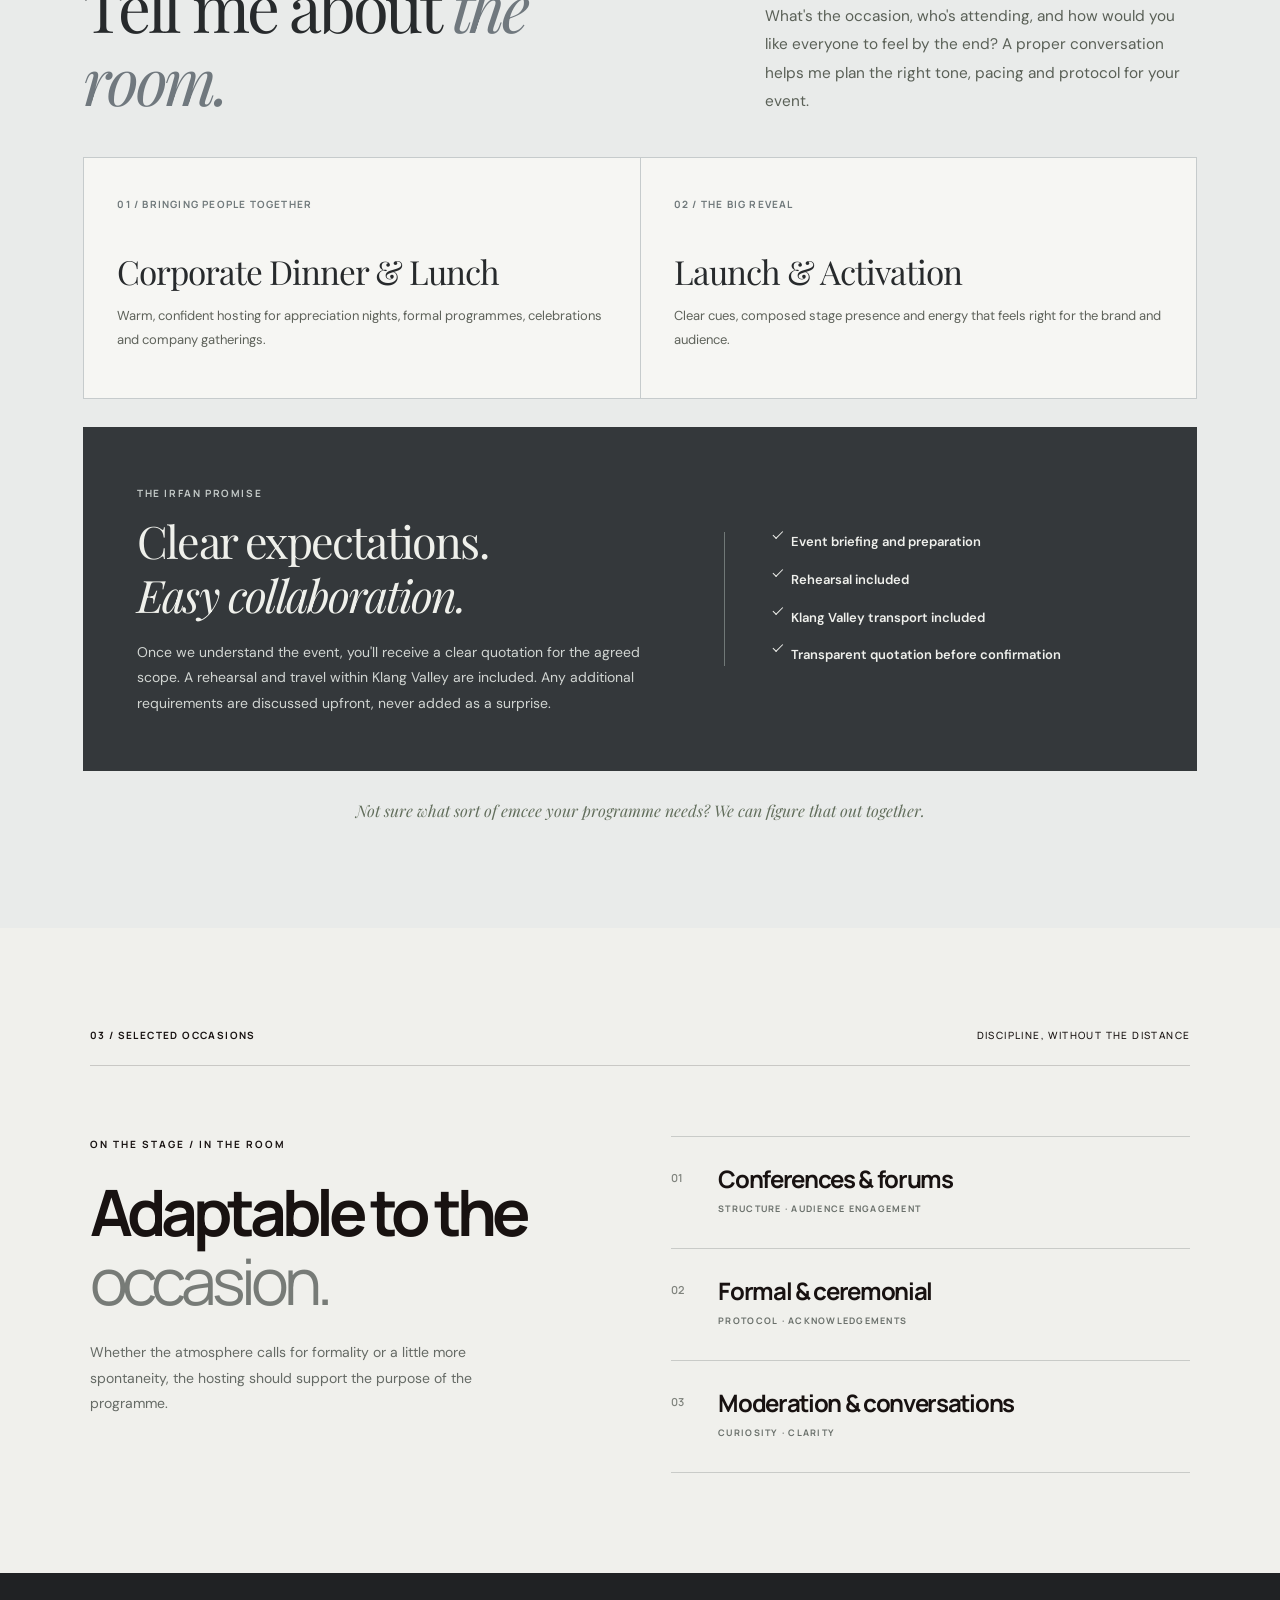
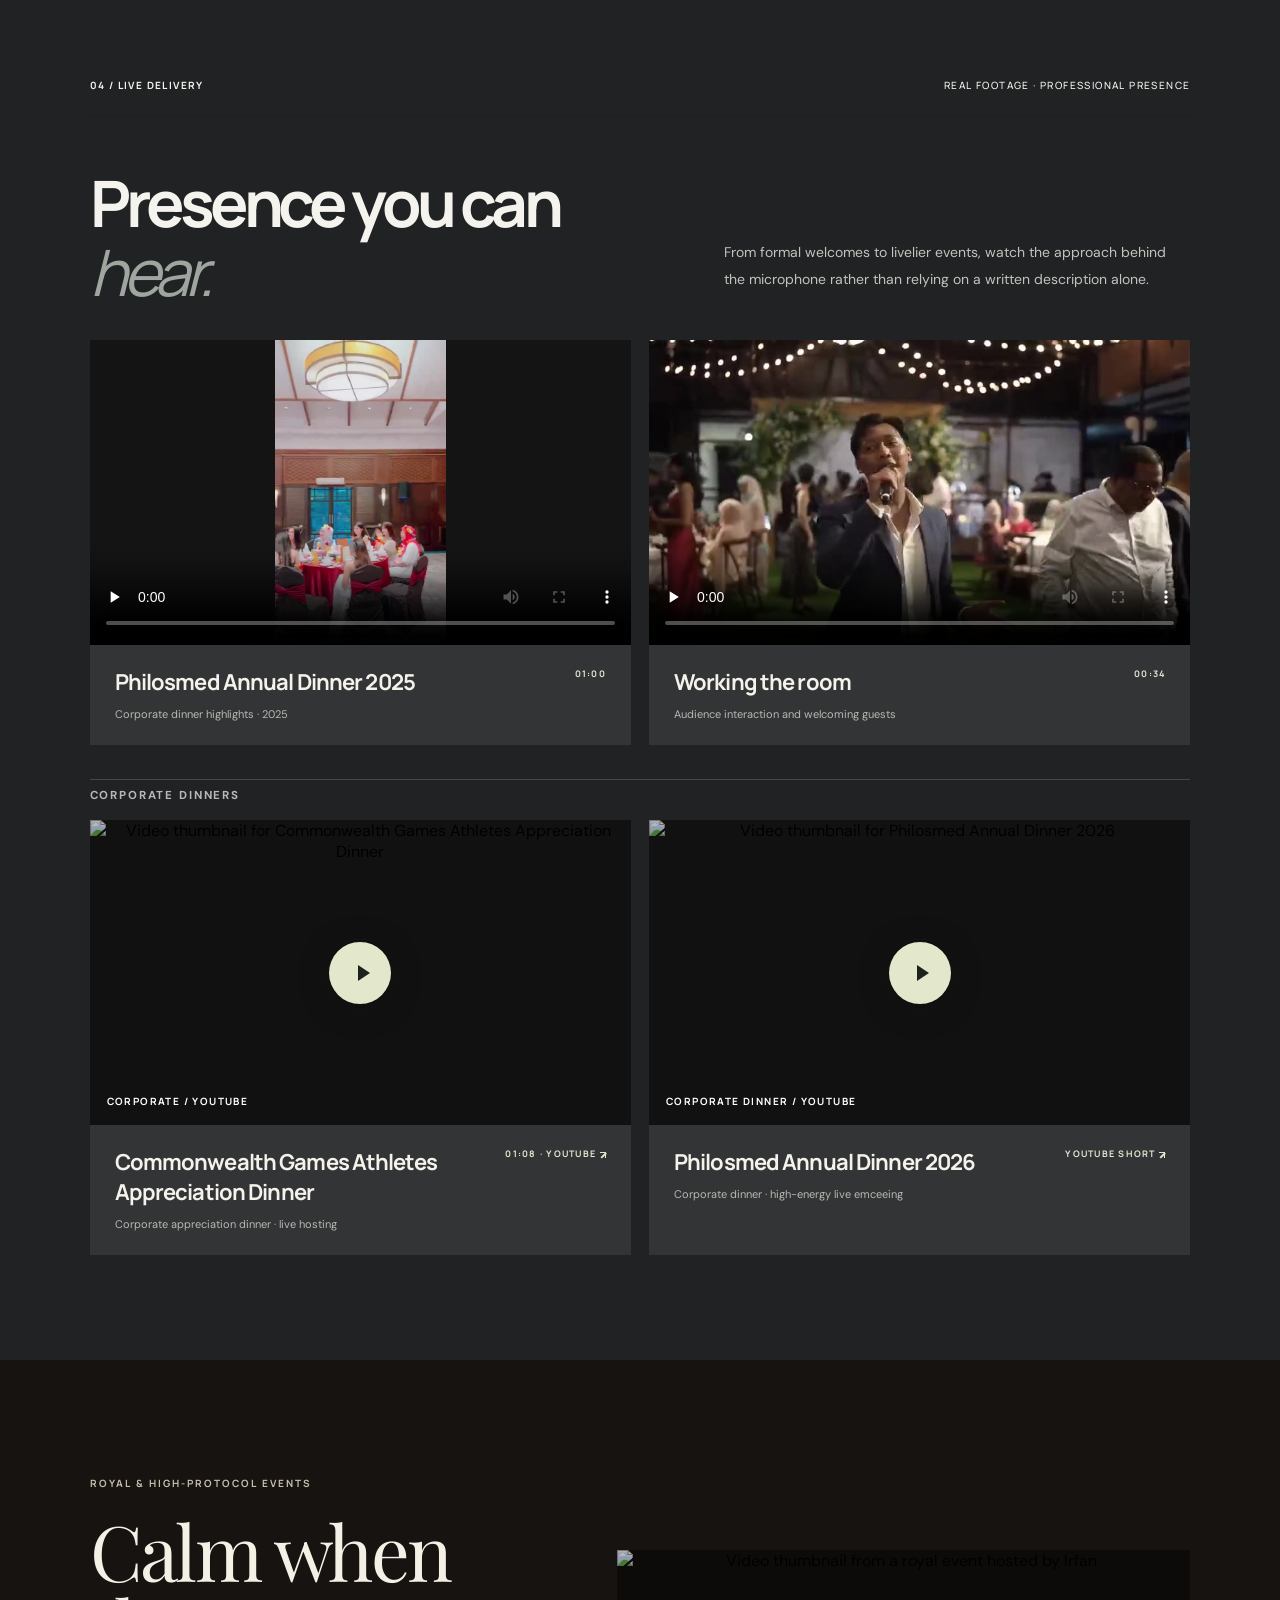
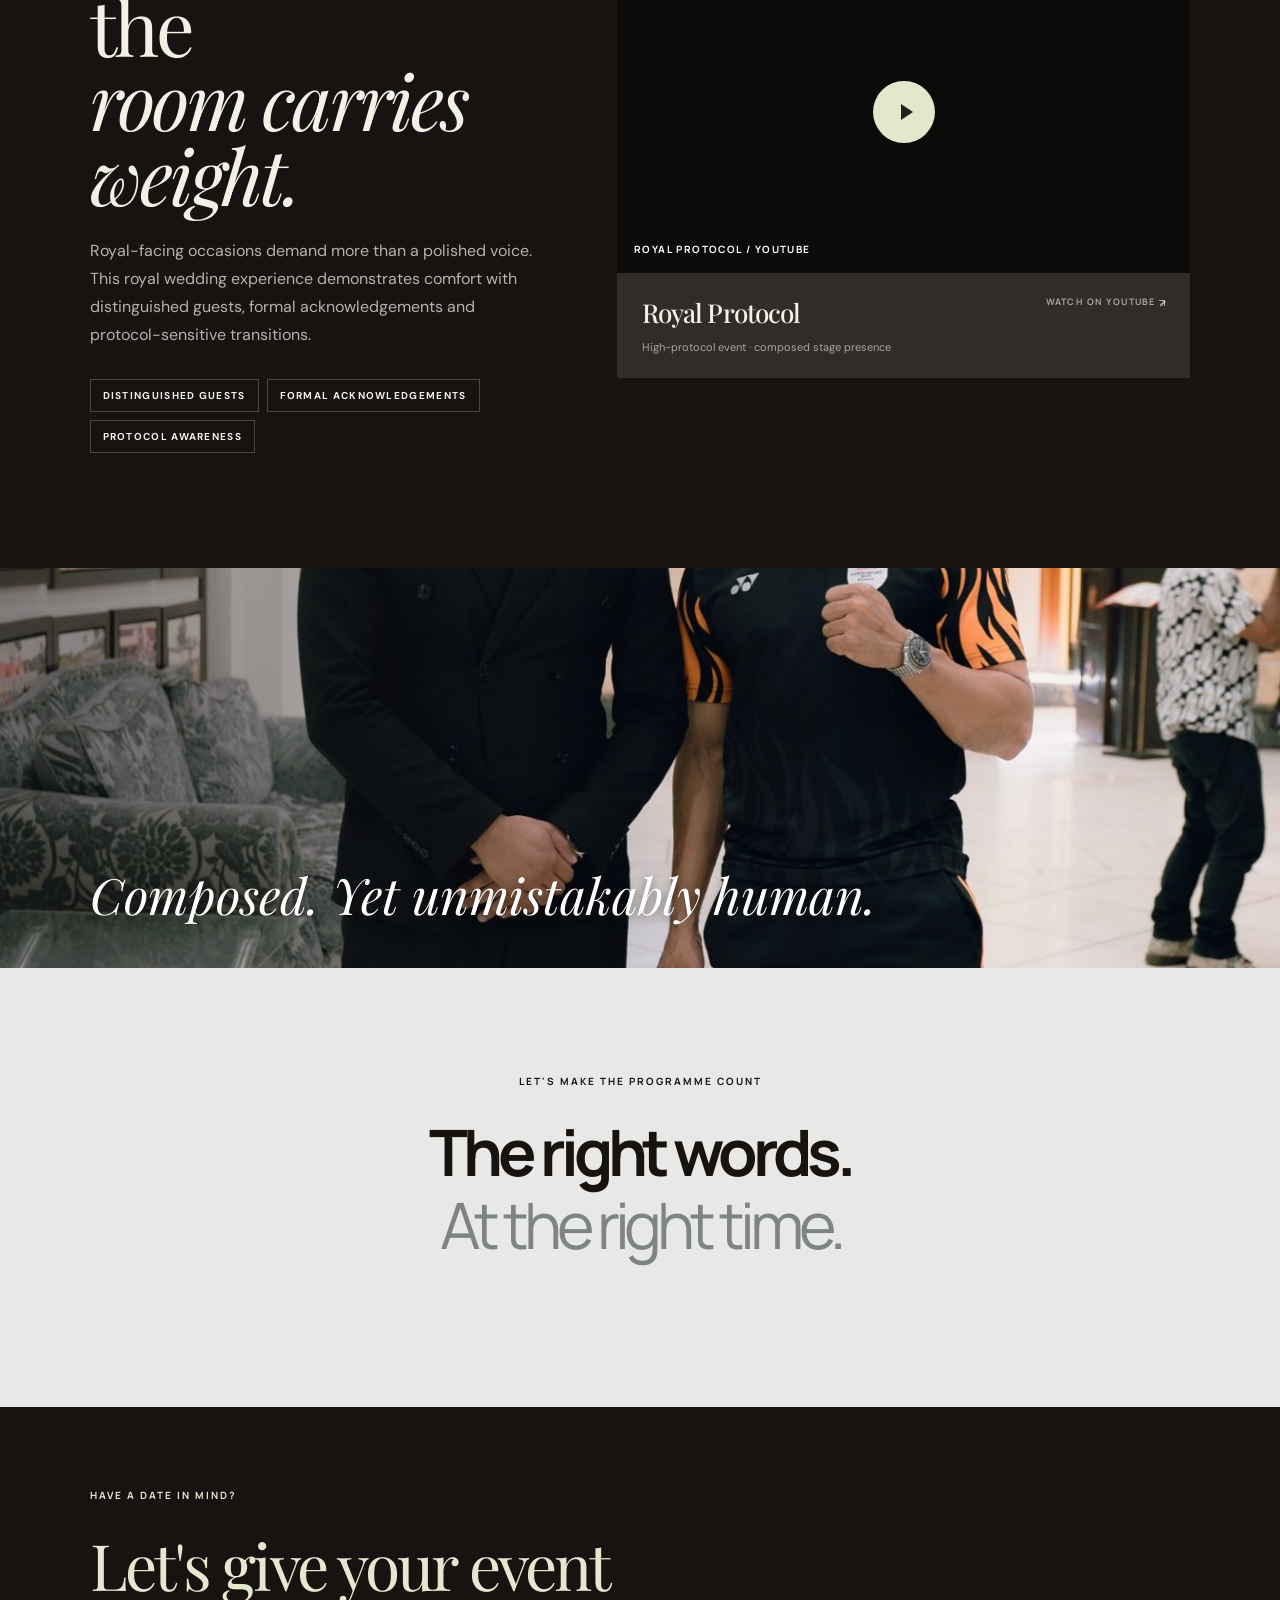
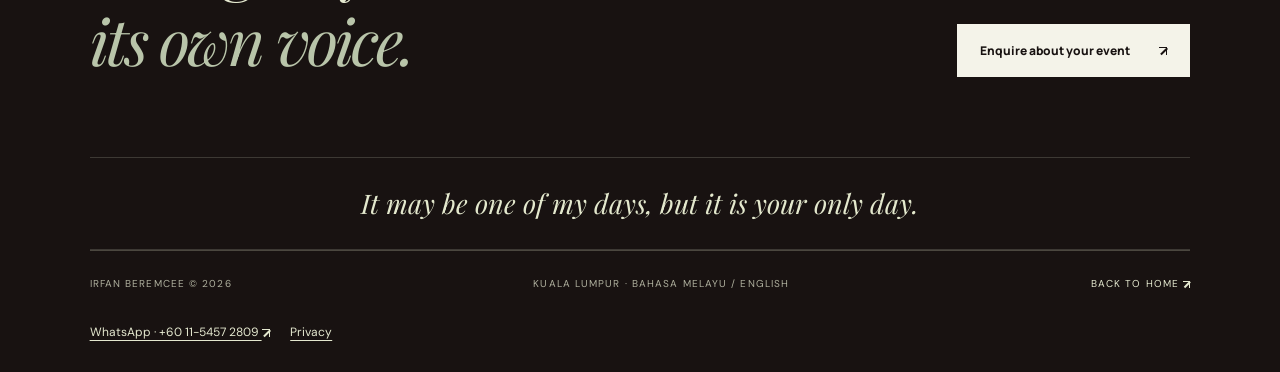
==== commit 4d83c963: "Add royal protocol corporate portfolio feature" ====
--- a/corporate.html
+++ b/corporate.html
@@ -19,7 +19,7 @@
 <link href="v14.css" rel="stylesheet">
 <link href="v15.css" rel="stylesheet">
 <link href="v16.css?v=20261116d" rel="stylesheet">
-<script defer src="youtube-gallery.js"></script><link href="refinements.css?v=20261116-icons" rel="stylesheet">
+<script defer src="youtube-gallery.js"></script><link href="refinements.css?v=20261116-royal" rel="stylesheet">
 </head>
 
 <body class="corporate-page">
@@ -201,7 +201,20 @@
 </div>
 <small><a href="https://www.youtube.com/watch?v=7yYLe1Gh2vo" target="_blank" rel="noopener noreferrer">YOUTUBE SHORT <span class="ui-arrow ui-arrow-ne" aria-hidden="true"></span></a></small>
 </div></article>
-</div></section><div class="photo-break">
+</div></section>
+<section class="royal-proof" id="corporate-royal-protocol">
+<div class="royal-proof-copy">
+<p class="overline">ROYAL &amp; HIGH-PROTOCOL EVENTS</p>
+<h2>Calm when the<br><em>room carries weight.</em></h2>
+<p>Royal-facing occasions demand more than a polished voice. This royal wedding experience demonstrates comfort with distinguished guests, formal acknowledgements and protocol-sensitive transitions.</p>
+<div class="royal-proof-notes"><span>DISTINGUISHED GUESTS</span><span>FORMAL ACKNOWLEDGEMENTS</span><span>PROTOCOL AWARENESS</span></div>
+</div>
+<article class="media-card media-card-youtube royal-video-card"><button aria-label="Play Royal Protocol event video" class="video-poster" data-video-play="lw_I4qJFunM" type="button"><img alt="Video thumbnail from a royal event hosted by Irfan" loading="lazy" src="https://i.ytimg.com/vi/lw_I4qJFunM/hqdefault.jpg" referrerpolicy="no-referrer"><span aria-hidden="true" class="video-play-icon"></span><span class="video-index">ROYAL PROTOCOL / YOUTUBE</span></button><div class="media-info">
+<div><h3>Royal Protocol</h3><p>High-protocol event · composed stage presence</p></div>
+<small><a href="https://www.youtube.com/watch?v=lw_I4qJFunM" target="_blank" rel="noopener noreferrer">WATCH ON YOUTUBE <span class="ui-arrow ui-arrow-ne" aria-hidden="true"></span></a></small>
+</div></article>
+</section>
+<div class="photo-break">
 <img alt="Irfan in a professional event environment" loading="lazy" src="assets/corporate-partner.jpg"><span>Composed. Yet unmistakably human.</span>
 </div>
 
--- a/refinements.css
+++ b/refinements.css
@@ -55,3 +55,35 @@
 .language-bridge::before,.language-bridge::after{content:"";position:absolute;top:-3px;width:6px;height:6px;border-top:1px solid currentColor;border-right:1px solid currentColor}
 .language-bridge::before{left:0;transform:rotate(-135deg)}.language-bridge::after{right:0;transform:rotate(45deg)}
 .cta .ui-arrow,.nav-action .ui-arrow,.inline-editorial-link .ui-arrow,.under-link .ui-arrow{margin-left:.35em}
+
+
+/* Review pagination: keep every dot on one calm horizontal line */
+.carousel-dots{display:flex;flex-wrap:nowrap;align-items:center;justify-content:space-between;gap:0;width:100%;max-width:460px;margin:10px auto 0}
+.carousel-dots button,.carousel-dots button.active{width:38px;height:38px;min-width:0;flex:0 1 38px}
+.carousel-dots button::after{width:8px;height:8px}
+.carousel-dots button.active::after{width:24px}
+@media(max-width:480px){
+  .carousel-dots{max-width:100%;padding:0 2px}
+  .carousel-dots button,.carousel-dots button.active{width:34px;height:34px;flex-basis:34px}
+  .carousel-dots button.active::after{width:22px}
+}
+
+/* Royal and high-protocol portfolio feature */
+.royal-proof{display:grid;grid-template-columns:minmax(0,.88fr) minmax(0,1.12fr);gap:clamp(32px,6vw,88px);align-items:center;padding:clamp(64px,9vw,126px) clamp(24px,7vw,104px);background:#171310;color:#f4f0e6}
+.royal-proof-copy{max-width:610px}
+.royal-proof-copy .overline{color:#c7bfae;margin:0 0 22px}
+.royal-proof-copy h2{font-family:"Playfair Display",serif;font-size:clamp(46px,6vw,82px);font-weight:400;line-height:.97;letter-spacing:-.035em;margin:0 0 26px}
+.royal-proof-copy h2 em{font-weight:400}
+.royal-proof-copy>p:not(.overline){max-width:56ch;color:rgba(244,240,230,.72);font-size:clamp(15px,1.25vw,18px);line-height:1.75;margin:0}
+.royal-proof-notes{display:flex;flex-wrap:wrap;gap:8px;margin-top:30px}
+.royal-proof-notes span{border:1px solid rgba(244,240,230,.24);padding:9px 12px;font-size:10px;font-weight:700;letter-spacing:.13em}
+.royal-video-card{margin:0;background:#312c28;border-color:rgba(255,255,255,.12)}
+.royal-video-card .video-poster{aspect-ratio:16/9;background:#0c0b0a}
+.royal-video-card .media-info{background:#312c28;color:#f4f0e6}
+.royal-video-card .media-info p,.royal-video-card .media-info small{color:rgba(244,240,230,.62)}
+.royal-video-card .media-info a{color:inherit;text-decoration:none}
+.royal-video-card .media-info a:hover{text-decoration:underline;text-underline-offset:3px}
+@media(max-width:820px){
+  .royal-proof{grid-template-columns:1fr;padding:64px 24px;gap:36px}
+  .royal-proof-copy h2{font-size:clamp(44px,12vw,64px)}
+}
